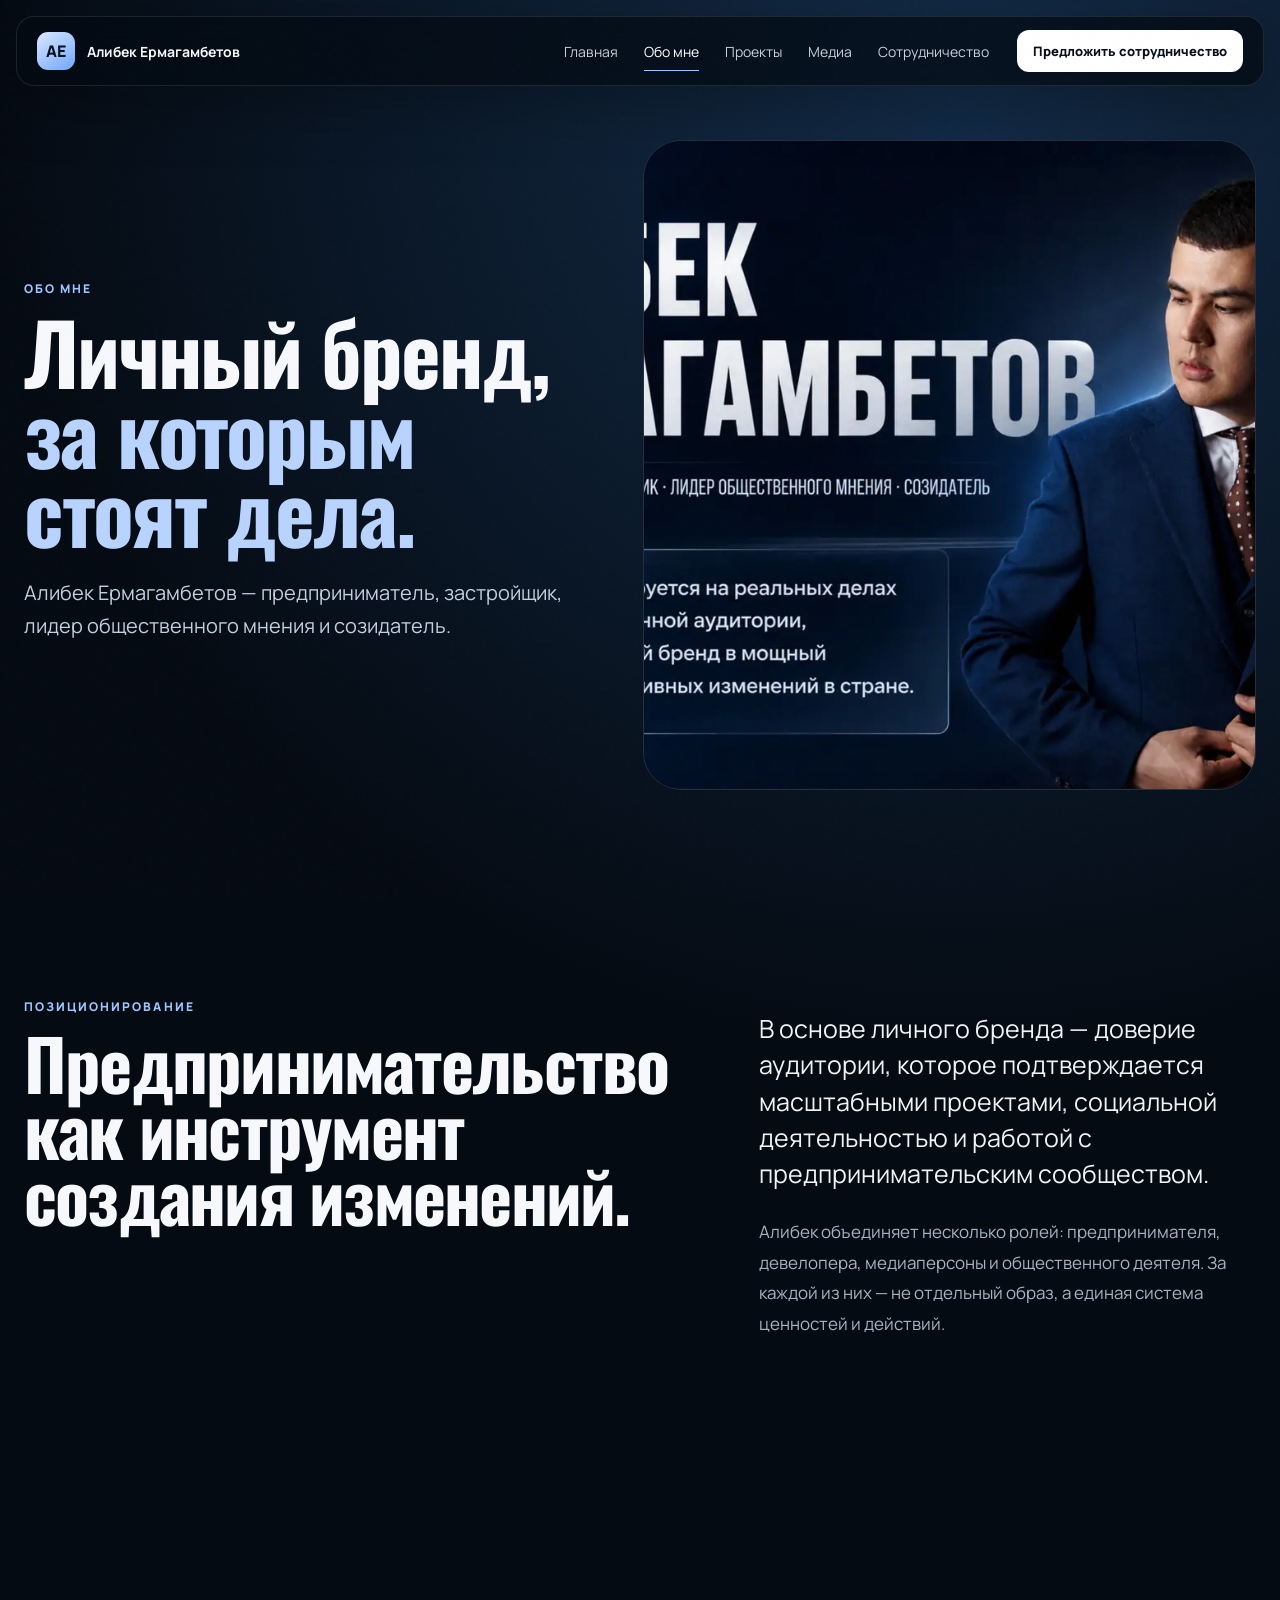
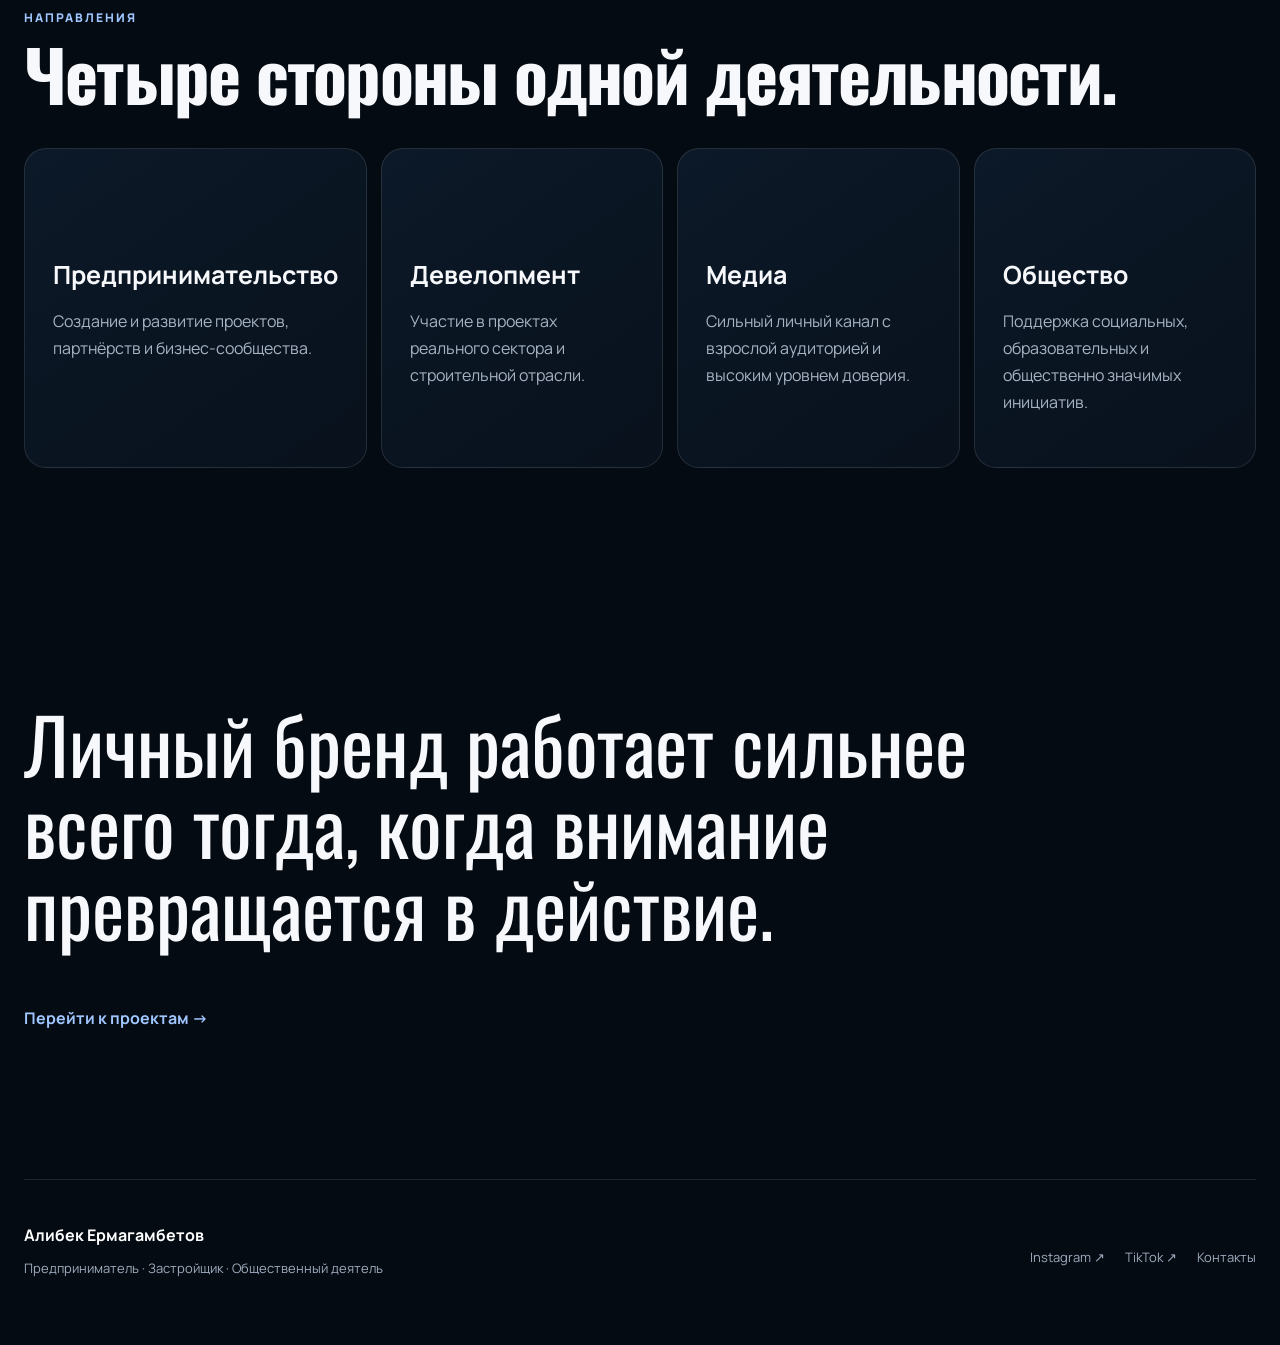
==== about.html @ be6b2504 "Remove decorative quote mark from about page" ====
<!doctype html>
<html lang="ru"><head><meta charset="utf-8"><meta name="viewport" content="width=device-width,initial-scale=1"><meta name="theme-color" content="#07111f"><meta name="description" content="Об Алибекe Ермагамбетове — предпринимателе, застройщике и общественном деятеле."><title>Обо мне — Алибек Ермагамбетов</title><link rel="preconnect" href="https://fonts.googleapis.com"><link rel="preconnect" href="https://fonts.gstatic.com" crossorigin><link href="https://fonts.googleapis.com/css2?family=Manrope:wght@400;500;600;700;800&family=Oswald:wght@500;600;700&display=swap" rel="stylesheet"><link rel="stylesheet" href="styles.css"></head>
<body data-page="about"><div class="noise"></div>
<header class="site-header"><a class="brand" href="index.html"><span class="brand-mark">AE</span><span class="brand-name">Алибек Ермагамбетов</span></a><nav class="desktop-nav"><a data-nav="home" href="index.html">Главная</a><a data-nav="about" href="about.html">Обо мне</a><a data-nav="projects" href="projects.html">Проекты</a><a data-nav="media" href="media.html">Медиа</a><a data-nav="cooperation" href="cooperation.html">Сотрудничество</a></nav><a class="header-cta" href="cooperation.html#brief">Предложить сотрудничество</a><button class="menu-button" type="button" aria-label="Открыть меню" aria-expanded="false">☰</button></header>
<main>
<section class="page-hero section-shell"><div class="page-hero-copy reveal"><p class="eyebrow">Обо мне</p><h1>Личный бренд,<br><span>за которым стоят дела.</span></h1><p>Алибек Ермагамбетов — предприниматель, застройщик, лидер общественного мнения и созидатель.</p></div><div class="page-hero-image reveal delay-1"><img src="assets/media-kit-page-4.webp" alt="Алибек Ермагамбетов"></div></section>
<section class="section section-shell story-grid"><div class="section-heading reveal"><p class="eyebrow">Позиционирование</p><h2>Предпринимательство как инструмент создания изменений.</h2></div><div class="story-copy reveal delay-1"><p class="lead">В основе личного бренда — доверие аудитории, которое подтверждается масштабными проектами, социальной деятельностью и работой с предпринимательским сообществом.</p><p>Алибек объединяет несколько ролей: предпринимателя, девелопера, медиаперсоны и общественного деятеля. За каждой из них — не отдельный образ, а единая система ценностей и действий.</p></div></section>
<section class="section section-shell"><div class="section-heading reveal"><p class="eyebrow">Направления</p><h2>Четыре стороны одной деятельности.</h2></div><div class="values-grid"><article class="value-card reveal"><span></span><h3>Предпринимательство</h3><p>Создание и развитие проектов, партнёрств и бизнес-сообщества.</p></article><article class="value-card reveal delay-1"><span></span><h3>Девелопмент</h3><p>Участие в проектах реального сектора и строительной отрасли.</p></article><article class="value-card reveal delay-2"><span></span><h3>Медиа</h3><p>Сильный личный канал с взрослой аудиторией и высоким уровнем доверия.</p></article><article class="value-card reveal delay-3"><span></span><h3>Общество</h3><p>Поддержка социальных, образовательных и общественно значимых инициатив.</p></article></div></section>
<section class="section section-shell quote-section"><blockquote>Личный бренд работает сильнее всего тогда, когда внимание превращается в действие.</blockquote><a class="text-link" href="projects.html">Перейти к проектам →</a></section>
</main>
<footer class="footer section-shell"><div><strong>Алибек Ермагамбетов</strong><p>Предприниматель · Застройщик · Общественный деятель</p></div><div class="footer-links"><a id="footerInstagram" href="#">Instagram ↗</a><a id="footerTikTok" href="#">TikTok ↗</a><a href="cooperation.html">Контакты</a></div></footer><script src="site-config.js"></script><script src="script.js"></script></body></html>
---- styles.css ----
:root{
  --bg:#050b13;--bg2:#081524;--panel:#0d1b2b;--panel2:#10253a;--text:#f6f8fb;--muted:#a7b3c3;
  --line:rgba(255,255,255,.11);--blue:#4f8cff;--blue2:#78b8ff;--max:1280px;--radius:26px;
}
*{box-sizing:border-box}html{scroll-behavior:smooth}body{margin:0;background:radial-gradient(circle at 75% 3%,#132c48 0,transparent 32%),var(--bg);color:var(--text);font-family:Manrope,Arial,sans-serif;overflow-x:hidden}
a{color:inherit;text-decoration:none}img{display:block;max-width:100%}.noise{pointer-events:none;position:fixed;inset:0;z-index:999;opacity:.035;background-image:url("data:image/svg+xml,%3Csvg viewBox='0 0 180 180' xmlns='http://www.w3.org/2000/svg'%3E%3Cfilter id='n'%3E%3CfeTurbulence type='fractalNoise' baseFrequency='.9' numOctaves='3' stitchTiles='stitch'/%3E%3C/filter%3E%3Crect width='100%25' height='100%25' filter='url(%23n)' opacity='.35'/%3E%3C/svg%3E")}.section-shell{width:min(var(--max),calc(100% - 48px));margin-inline:auto}.site-header{position:fixed;z-index:50;top:16px;left:50%;transform:translateX(-50%);width:min(1380px,calc(100% - 32px));height:70px;display:flex;align-items:center;gap:28px;padding:0 20px;border:1px solid rgba(255,255,255,.1);border-radius:18px;background:rgba(4,10,18,.72);backdrop-filter:blur(18px);box-shadow:0 18px 60px rgba(0,0,0,.28)}.brand{display:flex;align-items:center;gap:12px;margin-right:auto}.brand-mark{display:grid;place-items:center;width:38px;height:38px;border-radius:11px;background:linear-gradient(145deg,#dce9ff,#6fa7ff);color:#07111f;font-weight:900}.brand-name{font-weight:700;font-size:14px}.desktop-nav{display:flex;gap:26px;color:#c8d0da;font-size:14px}.desktop-nav a:hover,.footer-links a:hover,.hero-socials a:hover{color:#fff}.header-cta{padding:12px 16px;border-radius:12px;background:#fff;color:#06101c;font-weight:800;font-size:13px}.menu-button{display:none;background:none;border:0;color:#fff;font-size:24px}.hero{min-height:100vh;padding-top:136px;padding-bottom:76px;display:grid;grid-template-columns:1.04fr .96fr;align-items:center;gap:52px}.eyebrow{text-transform:uppercase;letter-spacing:.17em;font-size:12px;font-weight:800;color:#9fc6ff}.hero h1,.section-heading h2,.impact-copy h2,.brief-intro h2{font-family:Oswald,Impact,sans-serif;margin:14px 0 0;line-height:.94;letter-spacing:-.025em}.hero h1{font-size:clamp(64px,7.4vw,118px)}.hero h1 span{color:#b9d3ff}.hero-lead{max-width:630px;margin:28px 0 0;font-size:clamp(19px,2vw,27px);line-height:1.45;color:#cbd5e1}.hero-actions{display:flex;gap:12px;margin-top:34px}.btn{display:inline-flex;align-items:center;justify-content:center;min-height:54px;padding:0 22px;border-radius:14px;font-weight:800;font-size:14px;border:1px solid transparent;cursor:pointer}.btn-primary{background:linear-gradient(135deg,#6ea6ff,#3e78f0);color:#06101c;box-shadow:0 16px 40px rgba(73,132,247,.26)}.btn-primary:hover{transform:translateY(-1px)}.btn-secondary{border-color:var(--line);background:rgba(255,255,255,.04)}.hero-socials{display:flex;gap:22px;margin-top:30px;color:#8ea2b9;font-size:13px}.hero-visual{position:relative;min-height:650px}.hero-image-wrap{position:absolute;inset:0 0 0 5%;overflow:hidden;border:1px solid var(--line);border-radius:40px;background:#0c1724}.hero-image-wrap:after{content:"";position:absolute;inset:0;background:linear-gradient(180deg,transparent 55%,rgba(3,8,15,.78)),linear-gradient(90deg,rgba(3,8,15,.2),transparent)}.hero-image-wrap img{width:100%;height:100%;object-fit:cover;object-position:center top}.hero-image-glow{position:absolute;inset:auto 15% -12% 15%;height:28%;background:#2e74ff;filter:blur(80px);opacity:.32}.floating-card{position:absolute;z-index:2;padding:16px 18px;border-radius:18px;border:1px solid rgba(255,255,255,.12);background:rgba(7,17,31,.84);backdrop-filter:blur(16px);box-shadow:0 18px 44px rgba(0,0,0,.28)}.floating-card strong{display:block;margin:6px 0 2px;font-size:28px}.floating-card span{font-size:12px;color:#b3c0cf}.stat-label{color:#8fbaff!important;text-transform:uppercase;letter-spacing:.1em;font-weight:800}.stat-card-a{left:-18px;top:120px}.stat-card-b{right:-12px;bottom:55px}.trust-strip{overflow:hidden;border-block:1px solid var(--line);padding:19px 24px;display:flex;justify-content:center;gap:28px;font-family:Oswald,sans-serif;font-size:19px;letter-spacing:.08em;color:#aab6c6;white-space:nowrap}.trust-strip span{color:#3e78f0}.section{padding:120px 0}.about-grid{display:grid;grid-template-columns:.85fr 1.15fr;gap:90px}.section-heading h2,.impact-copy h2,.brief-intro h2{font-size:clamp(46px,5.5vw,80px)}.about-copy .lead{font-size:25px;line-height:1.45;color:#eef3f8}.about-copy>p:not(.lead){font-size:17px;line-height:1.8;color:var(--muted)}.pill-row{display:flex;flex-wrap:wrap;gap:10px;margin-top:30px}.pill-row span,.mini-tags span{padding:9px 12px;border-radius:999px;border:1px solid var(--line);background:rgba(255,255,255,.03);font-size:12px;color:#c3ceda}.metrics{display:grid;grid-template-columns:repeat(4,1fr);border-block:1px solid var(--line)}.metric{padding:34px 26px;border-right:1px solid var(--line)}.metric:last-child{border-right:0}.metric>span{font-size:11px;color:#6f8298}.metric strong{display:block;margin-top:22px;font-family:Oswald,sans-serif;font-size:52px}.metric p{margin:7px 0 0;color:var(--muted)}.split-heading{display:grid;grid-template-columns:1.4fr .6fr;gap:70px;align-items:end}.split-heading>p{max-width:470px;color:var(--muted);line-height:1.7}.feature-grid{display:grid;grid-template-columns:1.28fr .72fr;gap:18px;margin-top:46px}.feature-card{position:relative;min-height:520px;border:1px solid var(--line);border-radius:var(--radius);overflow:hidden}.feature-image-card img{width:100%;height:100%;object-fit:cover}.image-overlay{position:absolute;inset:0;background:linear-gradient(180deg,transparent 22%,rgba(3,8,15,.9))}.feature-card-content{position:absolute;left:34px;right:34px;bottom:32px}.card-index{display:block;margin-bottom:18px;font-size:11px;letter-spacing:.14em;color:#90b8f5}.feature-card h3{margin:0;font-size:34px}.feature-card p{color:#b2bfce;line-height:1.65}.dark-card{padding:38px;background:radial-gradient(circle at 90% 10%,rgba(70,126,232,.25),transparent 35%),linear-gradient(145deg,#0d1d2e,#08111d);display:flex;flex-direction:column;justify-content:flex-end}.dark-card h3{font-size:42px}.mini-tags{display:flex;flex-wrap:wrap;gap:8px;margin-top:18px}.impact-section{display:grid;grid-template-columns:.9fr 1.1fr;gap:72px;align-items:center}.impact-image{height:760px;border-radius:32px;overflow:hidden;border:1px solid var(--line)}.impact-image img{width:100%;height:100%;object-fit:cover}.impact-list{margin-top:34px}.impact-list>div{padding:20px 0;border-top:1px solid var(--line)}.impact-list strong{font-size:19px}.impact-list p{margin:8px 0 0;color:var(--muted);line-height:1.6}.media-layout{display:grid;grid-template-columns:1.15fr .85fr;gap:26px;margin-top:44px}.media-visual{height:590px;border-radius:28px;overflow:hidden;border:1px solid var(--line)}.media-visual img{width:100%;height:100%;object-fit:cover}.audience-panel{padding:38px;border:1px solid var(--line);border-radius:28px;background:linear-gradient(145deg,#0d1e30,#09131f)}.audience-row{display:flex;justify-content:space-between;gap:20px;margin-top:18px}.audience-row:first-child{margin-top:0}.audience-row strong{font-size:25px}.progress{height:7px;margin:13px 0 28px;border-radius:999px;background:#17283b;overflow:hidden}.progress span{display:block;height:100%;min-width:4px;border-radius:999px;background:linear-gradient(90deg,#75b8ff,#4e7cff)}.audience-panel p{margin-top:34px;color:#aebaca;line-height:1.75}.text-link{display:inline-block;margin-top:20px;color:#9fc6ff;font-weight:700}.partnership-section{background:linear-gradient(180deg,rgba(18,40,66,.5),rgba(5,11,19,0));border-block:1px solid var(--line)}.service-grid{display:grid;grid-template-columns:repeat(4,1fr);gap:14px;margin-top:42px}.service-card{min-height:330px;padding:26px;border:1px solid var(--line);border-radius:22px;background:rgba(255,255,255,.025);display:flex;flex-direction:column}.service-card>span{font-size:11px;color:#6f8298}.service-card h3{font-size:24px;margin:48px 0 14px}.service-card p{margin:0;color:var(--muted);line-height:1.65;font-size:14px}.price{margin-top:auto;padding-top:26px;color:#cbe0ff;font-size:15px}.brief-section{display:grid;grid-template-columns:.72fr 1.28fr;gap:72px;align-items:start}.brief-intro{position:sticky;top:115px}.brief-intro>p:not(.eyebrow){color:var(--muted);line-height:1.7}.manager-card{margin-top:35px;padding:22px;border:1px solid var(--line);border-radius:18px;background:#0b1725}.manager-card span{display:block;color:#7890aa;font-size:12px}.manager-card strong{display:block;margin:7px 0 14px;font-size:22px}.manager-card a{display:block;margin-top:8px;color:#bcd5f7;font-size:14px}.brief-form{padding:34px;border:1px solid var(--line);border-radius:28px;background:linear-gradient(145deg,#0c1928,#08111c)}label{display:block;margin-bottom:18px}label span{display:block;margin-bottom:8px;font-size:12px;color:#aab8c8}input,select,textarea{width:100%;border:1px solid rgba(255,255,255,.11);border-radius:12px;background:#07111d;color:#fff;padding:14px 15px;font:inherit;outline:none}input:focus,select:focus,textarea:focus{border-color:#6597ef;box-shadow:0 0 0 3px rgba(78,124,255,.12)}textarea{resize:vertical}.form-grid-2{display:grid;grid-template-columns:1fr 1fr;gap:14px}.submit-btn{width:100%;margin-top:4px;border:0}.form-note{margin:12px 0 0;text-align:center;color:#74869a;font-size:11px}.footer{padding:44px 0 55px;border-top:1px solid var(--line);display:flex;justify-content:space-between;gap:30px;color:#9eacbd}.footer strong{color:#fff}.footer p{font-size:13px}.footer-links{display:flex;gap:20px;align-items:center;font-size:13px}.reveal{opacity:0;transform:translateY(22px);transition:opacity .8s ease,transform .8s ease}.reveal.visible{opacity:1;transform:none}.delay-1{transition-delay:.08s}.delay-2{transition-delay:.16s}.delay-3{transition-delay:.24s}
@media(max-width:980px){.desktop-nav,.header-cta{display:none}.menu-button{display:block}.site-header.menu-open{height:auto;min-height:70px;flex-wrap:wrap;padding-bottom:16px}.site-header.menu-open .desktop-nav{display:flex;order:3;width:100%;flex-direction:column;gap:4px}.site-header.menu-open .desktop-nav a{padding:10px}.hero{grid-template-columns:1fr;padding-top:120px}.hero-visual{min-height:600px}.about-grid,.impact-section,.brief-section{grid-template-columns:1fr;gap:44px}.metrics{grid-template-columns:1fr 1fr}.metric:nth-child(2){border-right:0}.metric:nth-child(-n+2){border-bottom:1px solid var(--line)}.feature-grid,.media-layout{grid-template-columns:1fr}.service-grid{grid-template-columns:1fr 1fr}.brief-intro{position:static}.split-heading{grid-template-columns:1fr;gap:18px}.impact-image{height:600px}}
@media(max-width:640px){.section-shell{width:min(100% - 28px,var(--max))}.site-header{top:10px;width:calc(100% - 20px)}.brand-name{display:none}.hero{padding-top:105px;gap:30px}.hero h1{font-size:57px}.hero-lead{font-size:18px}.hero-actions{flex-direction:column}.hero-visual{min-height:500px}.hero-image-wrap{left:0;border-radius:28px}.stat-card-a{left:-5px;top:80px}.stat-card-b{right:-5px;bottom:25px}.floating-card strong{font-size:23px}.trust-strip{justify-content:flex-start;overflow-x:auto}.section{padding:82px 0}.about-grid{gap:34px}.about-copy .lead{font-size:21px}.metrics{grid-template-columns:1fr}.metric{border-right:0;border-bottom:1px solid var(--line)!important}.metric:last-child{border-bottom:0!important}.feature-grid{margin-top:30px}.feature-card{min-height:450px}.feature-card-content{left:22px;right:22px;bottom:22px}.dark-card{padding:26px}.impact-image,.media-visual{height:440px}.service-grid{grid-template-columns:1fr}.brief-form{padding:20px}.form-grid-2{grid-template-columns:1fr}.footer{flex-direction:column}.footer-links{flex-wrap:wrap}}
@media(prefers-reduced-motion:reduce){html{scroll-behavior:auto}.reveal{opacity:1;transform:none;transition:none}}

/* MULTI-PAGE ADDITIONS */
.desktop-nav a{position:relative}.desktop-nav a:after{content:"";position:absolute;left:0;right:0;bottom:-10px;height:1px;background:#9fc6ff;transform:scaleX(0);transform-origin:left;transition:transform .25s ease}.desktop-nav a:hover:after,.desktop-nav a.active:after{transform:scaleX(1)}.desktop-nav a.active{color:#fff}.home-intro{display:grid;grid-template-columns:.9fr 1.1fr;gap:90px}.portal-grid{display:grid;grid-template-columns:repeat(2,1fr);gap:16px;margin-top:46px}.portal-card{position:relative;min-height:360px;padding:30px;border:1px solid var(--line);border-radius:var(--radius);overflow:hidden;background:radial-gradient(circle at 90% 0,rgba(79,140,255,.22),transparent 35%),linear-gradient(145deg,#0d1d2e,#08111d);display:flex;flex-direction:column;justify-content:space-between;transition:transform .3s ease,border-color .3s ease}.portal-card:hover{transform:translateY(-4px);border-color:rgba(159,198,255,.4)}.portal-card-photo{grid-row:span 2;min-height:736px}.portal-card-photo>img{position:absolute;inset:0;width:100%;height:100%;object-fit:cover}.portal-overlay{position:absolute;inset:0;background:linear-gradient(180deg,rgba(3,8,15,.05),rgba(3,8,15,.9))}.portal-number{position:relative;z-index:2;font-size:11px;color:#8ba0b8}.portal-card>div{position:relative;z-index:2}.portal-card p{margin:0 0 9px;text-transform:uppercase;letter-spacing:.12em;font-size:11px;color:#8fbaff}.portal-card h3{margin:0 0 20px;font-family:Oswald,sans-serif;font-size:clamp(38px,4vw,62px)}.portal-card div>span{font-size:13px;color:#b9c7d8}.home-feature{display:grid;grid-template-columns:1.1fr .9fr;gap:60px;align-items:center}.home-feature-image{height:620px;border-radius:32px;overflow:hidden;border:1px solid var(--line)}.home-feature-image img{width:100%;height:100%;object-fit:cover}.home-feature-copy h2{font-family:Oswald,sans-serif;font-size:clamp(46px,5vw,76px);line-height:.98;margin:15px 0 24px}.home-feature-copy>p:not(.eyebrow){color:var(--muted);line-height:1.75;margin-bottom:28px}.cta-band{border-block:1px solid var(--line);background:radial-gradient(circle at 15% 10%,rgba(79,140,255,.16),transparent 30%),#08121f}.cta-band-inner{display:grid;grid-template-columns:1fr 1fr;gap:80px;align-items:end}.cta-band h2{font-family:Oswald,sans-serif;font-size:clamp(46px,5vw,76px);line-height:.98;margin:12px 0 0}.cta-band-inner>div:last-child p{color:var(--muted);line-height:1.7;margin:0 0 24px}.page-hero{min-height:88vh;padding-top:140px;padding-bottom:76px;display:grid;grid-template-columns:.95fr 1.05fr;gap:64px;align-items:center}.page-hero-copy h1{font-family:Oswald,sans-serif;font-size:clamp(58px,6.6vw,108px);line-height:.94;letter-spacing:-.025em;margin:14px 0 26px}.page-hero-copy h1 span{color:#b9d3ff}.page-hero-copy>p:last-child{max-width:680px;font-size:20px;line-height:1.65;color:#c2cfde}.page-hero-image{height:650px;border-radius:38px;border:1px solid var(--line);overflow:hidden;background:#0b1624}.page-hero-image img{width:100%;height:100%;object-fit:cover}.story-grid{display:grid;grid-template-columns:.9fr 1.1fr;gap:90px}.story-copy .lead{font-size:25px;line-height:1.45;color:#eef3f8}.story-copy p:not(.lead){font-size:17px;line-height:1.8;color:var(--muted)}.values-grid{display:grid;grid-template-columns:repeat(4,1fr);gap:14px;margin-top:42px}.value-card{min-height:320px;padding:28px;border:1px solid var(--line);border-radius:22px;background:linear-gradient(145deg,#0c1928,#08111c)}.value-card>span{font-size:11px;color:#6f8298}.value-card h3{font-size:25px;margin:80px 0 14px}.value-card p{color:var(--muted);line-height:1.7}.quote-section{padding-top:80px;padding-bottom:150px}.quote-mark{font-family:Georgia,serif;font-size:110px;line-height:.5;color:#5f95ef}.quote-section blockquote{max-width:1050px;margin:35px 0 40px;font-family:Oswald,sans-serif;font-size:clamp(44px,6vw,86px);line-height:1.06}.project-list{margin-top:48px;border-top:1px solid var(--line)}.project-row{display:grid;grid-template-columns:.28fr 1fr auto;gap:38px;align-items:center;padding:28px 6px;border-bottom:1px solid var(--line)}.project-row>span{text-transform:uppercase;letter-spacing:.12em;font-size:11px;color:#8fbaff}.project-row h3{margin:0 0 8px;font-size:23px}.project-row p{margin:0;color:var(--muted)}.project-row b{font-size:11px;color:#60748d}.platform-grid{display:grid;grid-template-columns:1fr 1fr;gap:18px;margin-top:42px}.platform-card{min-height:390px;padding:36px;border:1px solid var(--line);border-radius:28px;background:radial-gradient(circle at 100% 0,rgba(79,140,255,.2),transparent 30%),#0a1624;display:flex;flex-direction:column}.platform-card>span{text-transform:uppercase;letter-spacing:.14em;font-size:11px;color:#8fbaff}.platform-card strong{margin:55px 0 10px;font-family:Oswald,sans-serif;font-size:70px}.platform-card p{max-width:420px;color:var(--muted);line-height:1.7}.platform-card b{margin-top:auto;font-size:13px;color:#bcd5f7}.platform-card:hover{border-color:rgba(159,198,255,.42)}
@media(max-width:980px){.home-intro,.home-feature,.story-grid,.page-hero,.cta-band-inner{grid-template-columns:1fr;gap:42px}.portal-grid{grid-template-columns:1fr 1fr}.portal-card-photo{grid-row:auto;min-height:480px}.page-hero{padding-top:120px}.page-hero-image{height:560px}.values-grid{grid-template-columns:1fr 1fr}.project-row{grid-template-columns:.32fr 1fr auto}}
@media(max-width:640px){.portal-grid,.values-grid,.platform-grid{grid-template-columns:1fr}.portal-card,.portal-card-photo{min-height:360px}.home-feature-image,.page-hero-image{height:440px}.page-hero{min-height:auto;padding-top:110px}.page-hero-copy h1{font-size:55px}.page-hero-copy>p:last-child{font-size:17px}.project-row{grid-template-columns:1fr auto;gap:10px}.project-row>span{grid-column:1/2}.project-row>div{grid-column:1/3}.project-row>b{grid-column:2;grid-row:1}.quote-section blockquote{font-size:46px}}
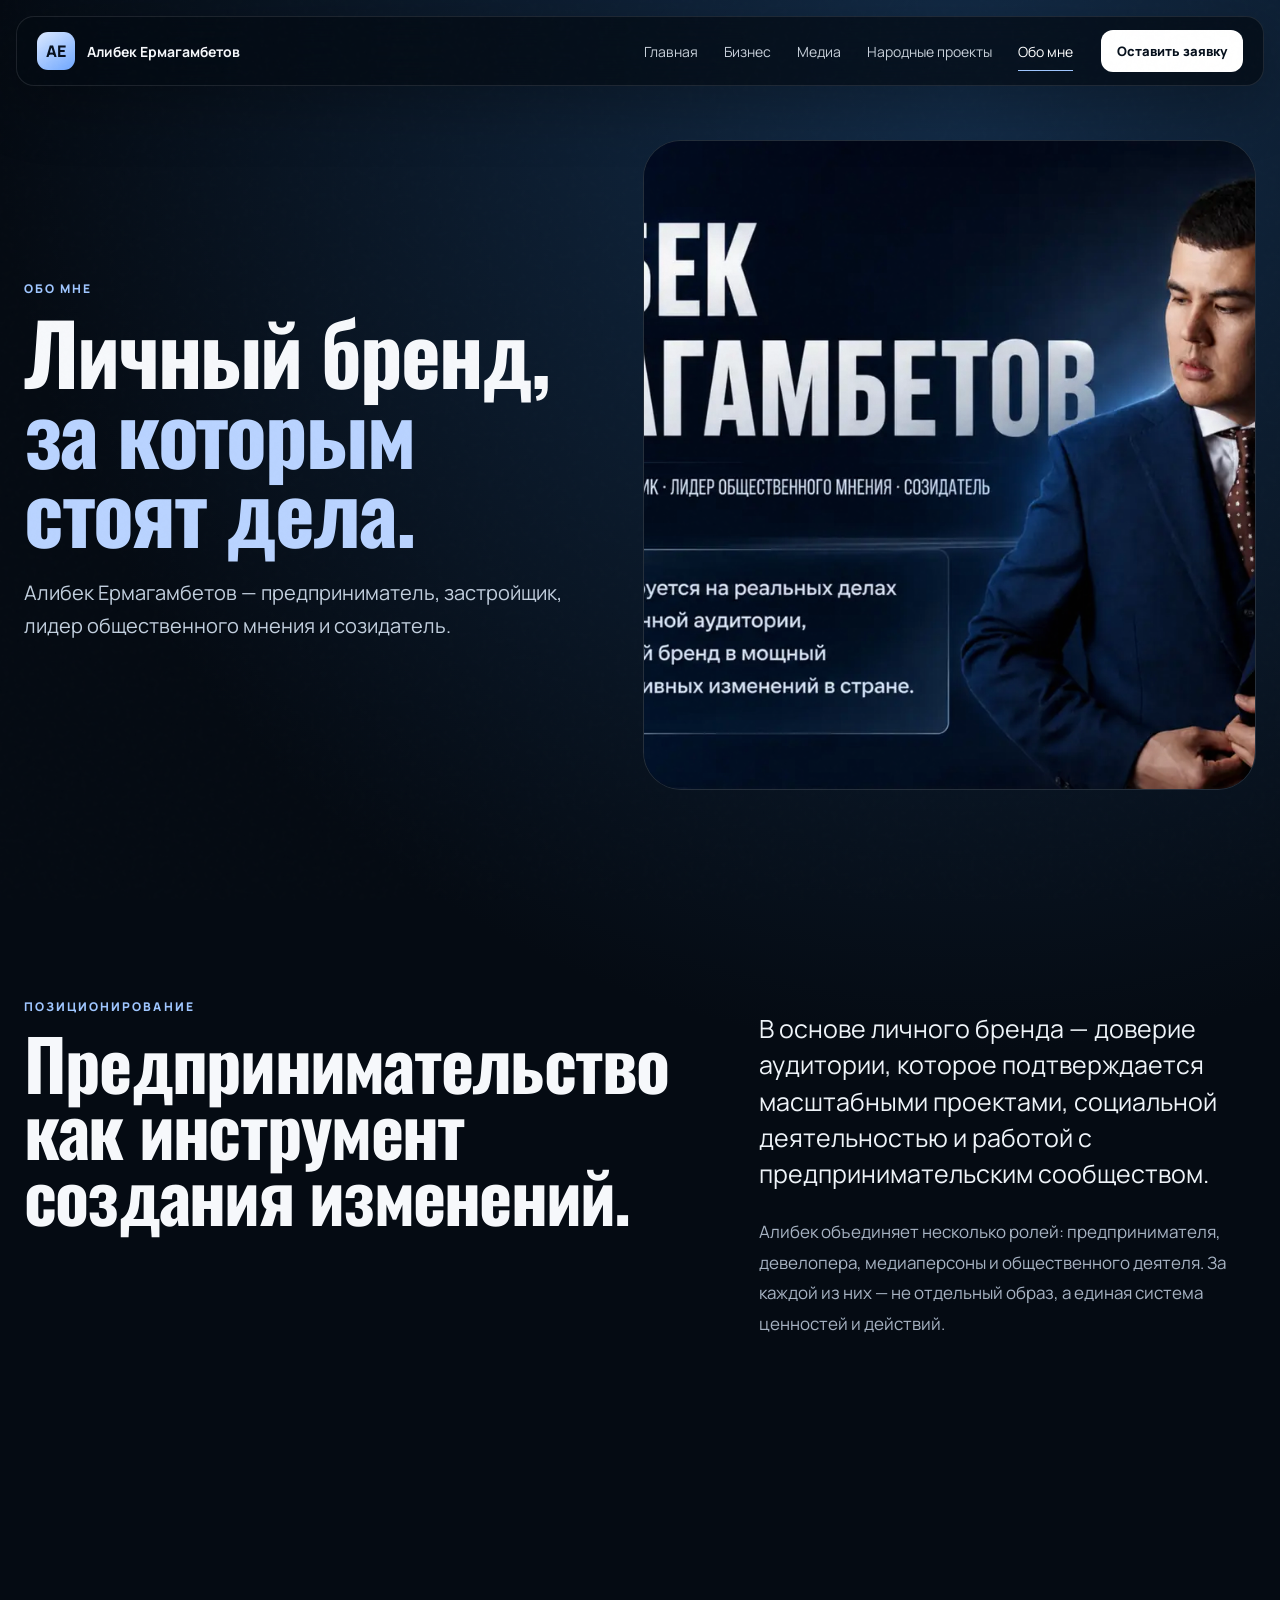
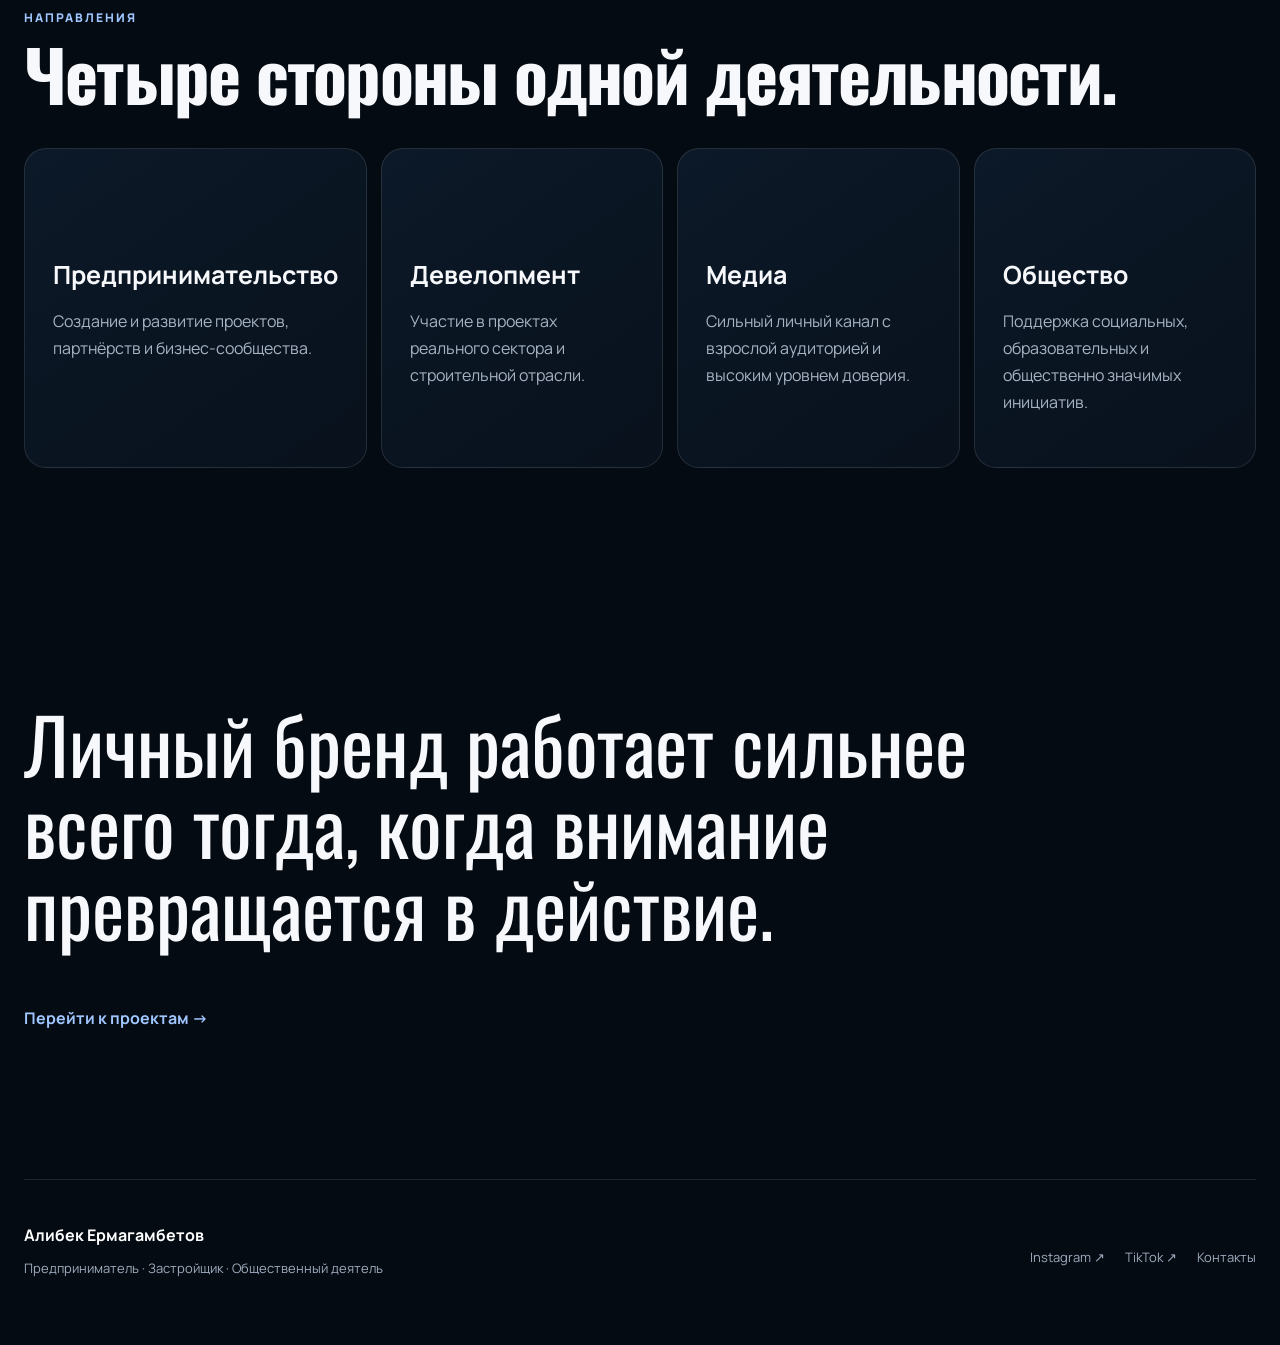
==== commit bb28d392: "Align About navigation with new site structure" ====
--- a/about.html
+++ b/about.html
@@ -1,11 +1,11 @@
 <!doctype html>
 <html lang="ru"><head><meta charset="utf-8"><meta name="viewport" content="width=device-width,initial-scale=1"><meta name="theme-color" content="#07111f"><meta name="description" content="Об Алибекe Ермагамбетове — предпринимателе, застройщике и общественном деятеле."><title>Обо мне — Алибек Ермагамбетов</title><link rel="preconnect" href="https://fonts.googleapis.com"><link rel="preconnect" href="https://fonts.gstatic.com" crossorigin><link href="https://fonts.googleapis.com/css2?family=Manrope:wght@400;500;600;700;800&family=Oswald:wght@500;600;700&display=swap" rel="stylesheet"><link rel="stylesheet" href="styles.css"></head>
 <body data-page="about"><div class="noise"></div>
-<header class="site-header"><a class="brand" href="index.html"><span class="brand-mark">AE</span><span class="brand-name">Алибек Ермагамбетов</span></a><nav class="desktop-nav"><a data-nav="home" href="index.html">Главная</a><a data-nav="about" href="about.html">Обо мне</a><a data-nav="projects" href="projects.html">Проекты</a><a data-nav="media" href="media.html">Медиа</a><a data-nav="cooperation" href="cooperation.html">Сотрудничество</a></nav><a class="header-cta" href="cooperation.html#brief">Предложить сотрудничество</a><button class="menu-button" type="button" aria-label="Открыть меню" aria-expanded="false">☰</button></header>
+<header class="site-header"><a class="brand" href="/"><span class="brand-mark">AE</span><span class="brand-name">Алибек Ермагамбетов</span></a><nav class="desktop-nav"><a data-nav="home" href="/">Главная</a><a data-nav="business" href="/business">Бизнес</a><a data-nav="media" href="/media">Медиа</a><a data-nav="social" href="/social">Народные проекты</a><a data-nav="about" href="/about">Обо мне</a></nav><a class="header-cta" href="/cooperation#brief">Оставить заявку</a><button class="menu-button" type="button" aria-label="Открыть меню" aria-expanded="false">☰</button></header>
 <main>
 <section class="page-hero section-shell"><div class="page-hero-copy reveal"><p class="eyebrow">Обо мне</p><h1>Личный бренд,<br><span>за которым стоят дела.</span></h1><p>Алибек Ермагамбетов — предприниматель, застройщик, лидер общественного мнения и созидатель.</p></div><div class="page-hero-image reveal delay-1"><img src="assets/media-kit-page-4.webp" alt="Алибек Ермагамбетов"></div></section>
 <section class="section section-shell story-grid"><div class="section-heading reveal"><p class="eyebrow">Позиционирование</p><h2>Предпринимательство как инструмент создания изменений.</h2></div><div class="story-copy reveal delay-1"><p class="lead">В основе личного бренда — доверие аудитории, которое подтверждается масштабными проектами, социальной деятельностью и работой с предпринимательским сообществом.</p><p>Алибек объединяет несколько ролей: предпринимателя, девелопера, медиаперсоны и общественного деятеля. За каждой из них — не отдельный образ, а единая система ценностей и действий.</p></div></section>
 <section class="section section-shell"><div class="section-heading reveal"><p class="eyebrow">Направления</p><h2>Четыре стороны одной деятельности.</h2></div><div class="values-grid"><article class="value-card reveal"><span></span><h3>Предпринимательство</h3><p>Создание и развитие проектов, партнёрств и бизнес-сообщества.</p></article><article class="value-card reveal delay-1"><span></span><h3>Девелопмент</h3><p>Участие в проектах реального сектора и строительной отрасли.</p></article><article class="value-card reveal delay-2"><span></span><h3>Медиа</h3><p>Сильный личный канал с взрослой аудиторией и высоким уровнем доверия.</p></article><article class="value-card reveal delay-3"><span></span><h3>Общество</h3><p>Поддержка социальных, образовательных и общественно значимых инициатив.</p></article></div></section>
-<section class="section section-shell quote-section"><blockquote>Личный бренд работает сильнее всего тогда, когда внимание превращается в действие.</blockquote><a class="text-link" href="projects.html">Перейти к проектам →</a></section>
+<section class="section section-shell quote-section"><blockquote>Личный бренд работает сильнее всего тогда, когда внимание превращается в действие.</blockquote><a class="text-link" href="/projects">Перейти к проектам →</a></section>
 </main>
-<footer class="footer section-shell"><div><strong>Алибек Ермагамбетов</strong><p>Предприниматель · Застройщик · Общественный деятель</p></div><div class="footer-links"><a id="footerInstagram" href="#">Instagram ↗</a><a id="footerTikTok" href="#">TikTok ↗</a><a href="cooperation.html">Контакты</a></div></footer><script src="site-config.js"></script><script src="script.js"></script></body></html>
+<footer class="footer section-shell"><div><strong>Алибек Ермагамбетов</strong><p>Предприниматель · Застройщик · Общественный деятель</p></div><div class="footer-links"><a id="footerInstagram" href="#">Instagram ↗</a><a id="footerTikTok" href="#">TikTok ↗</a><a href="/cooperation">Контакты</a></div></footer><script src="site-config.js"></script><script src="script.js"></script></body></html>
--- a/styles.css
+++ b/styles.css
@@ -12,3 +12,938 @@
 .desktop-nav a{position:relative}.desktop-nav a:after{content:"";position:absolute;left:0;right:0;bottom:-10px;height:1px;background:#9fc6ff;transform:scaleX(0);transform-origin:left;transition:transform .25s ease}.desktop-nav a:hover:after,.desktop-nav a.active:after{transform:scaleX(1)}.desktop-nav a.active{color:#fff}.home-intro{display:grid;grid-template-columns:.9fr 1.1fr;gap:90px}.portal-grid{display:grid;grid-template-columns:repeat(2,1fr);gap:16px;margin-top:46px}.portal-card{position:relative;min-height:360px;padding:30px;border:1px solid var(--line);border-radius:var(--radius);overflow:hidden;background:radial-gradient(circle at 90% 0,rgba(79,140,255,.22),transparent 35%),linear-gradient(145deg,#0d1d2e,#08111d);display:flex;flex-direction:column;justify-content:space-between;transition:transform .3s ease,border-color .3s ease}.portal-card:hover{transform:translateY(-4px);border-color:rgba(159,198,255,.4)}.portal-card-photo{grid-row:span 2;min-height:736px}.portal-card-photo>img{position:absolute;inset:0;width:100%;height:100%;object-fit:cover}.portal-overlay{position:absolute;inset:0;background:linear-gradient(180deg,rgba(3,8,15,.05),rgba(3,8,15,.9))}.portal-number{position:relative;z-index:2;font-size:11px;color:#8ba0b8}.portal-card>div{position:relative;z-index:2}.portal-card p{margin:0 0 9px;text-transform:uppercase;letter-spacing:.12em;font-size:11px;color:#8fbaff}.portal-card h3{margin:0 0 20px;font-family:Oswald,sans-serif;font-size:clamp(38px,4vw,62px)}.portal-card div>span{font-size:13px;color:#b9c7d8}.home-feature{display:grid;grid-template-columns:1.1fr .9fr;gap:60px;align-items:center}.home-feature-image{height:620px;border-radius:32px;overflow:hidden;border:1px solid var(--line)}.home-feature-image img{width:100%;height:100%;object-fit:cover}.home-feature-copy h2{font-family:Oswald,sans-serif;font-size:clamp(46px,5vw,76px);line-height:.98;margin:15px 0 24px}.home-feature-copy>p:not(.eyebrow){color:var(--muted);line-height:1.75;margin-bottom:28px}.cta-band{border-block:1px solid var(--line);background:radial-gradient(circle at 15% 10%,rgba(79,140,255,.16),transparent 30%),#08121f}.cta-band-inner{display:grid;grid-template-columns:1fr 1fr;gap:80px;align-items:end}.cta-band h2{font-family:Oswald,sans-serif;font-size:clamp(46px,5vw,76px);line-height:.98;margin:12px 0 0}.cta-band-inner>div:last-child p{color:var(--muted);line-height:1.7;margin:0 0 24px}.page-hero{min-height:88vh;padding-top:140px;padding-bottom:76px;display:grid;grid-template-columns:.95fr 1.05fr;gap:64px;align-items:center}.page-hero-copy h1{font-family:Oswald,sans-serif;font-size:clamp(58px,6.6vw,108px);line-height:.94;letter-spacing:-.025em;margin:14px 0 26px}.page-hero-copy h1 span{color:#b9d3ff}.page-hero-copy>p:last-child{max-width:680px;font-size:20px;line-height:1.65;color:#c2cfde}.page-hero-image{height:650px;border-radius:38px;border:1px solid var(--line);overflow:hidden;background:#0b1624}.page-hero-image img{width:100%;height:100%;object-fit:cover}.story-grid{display:grid;grid-template-columns:.9fr 1.1fr;gap:90px}.story-copy .lead{font-size:25px;line-height:1.45;color:#eef3f8}.story-copy p:not(.lead){font-size:17px;line-height:1.8;color:var(--muted)}.values-grid{display:grid;grid-template-columns:repeat(4,1fr);gap:14px;margin-top:42px}.value-card{min-height:320px;padding:28px;border:1px solid var(--line);border-radius:22px;background:linear-gradient(145deg,#0c1928,#08111c)}.value-card>span{font-size:11px;color:#6f8298}.value-card h3{font-size:25px;margin:80px 0 14px}.value-card p{color:var(--muted);line-height:1.7}.quote-section{padding-top:80px;padding-bottom:150px}.quote-mark{font-family:Georgia,serif;font-size:110px;line-height:.5;color:#5f95ef}.quote-section blockquote{max-width:1050px;margin:35px 0 40px;font-family:Oswald,sans-serif;font-size:clamp(44px,6vw,86px);line-height:1.06}.project-list{margin-top:48px;border-top:1px solid var(--line)}.project-row{display:grid;grid-template-columns:.28fr 1fr auto;gap:38px;align-items:center;padding:28px 6px;border-bottom:1px solid var(--line)}.project-row>span{text-transform:uppercase;letter-spacing:.12em;font-size:11px;color:#8fbaff}.project-row h3{margin:0 0 8px;font-size:23px}.project-row p{margin:0;color:var(--muted)}.project-row b{font-size:11px;color:#60748d}.platform-grid{display:grid;grid-template-columns:1fr 1fr;gap:18px;margin-top:42px}.platform-card{min-height:390px;padding:36px;border:1px solid var(--line);border-radius:28px;background:radial-gradient(circle at 100% 0,rgba(79,140,255,.2),transparent 30%),#0a1624;display:flex;flex-direction:column}.platform-card>span{text-transform:uppercase;letter-spacing:.14em;font-size:11px;color:#8fbaff}.platform-card strong{margin:55px 0 10px;font-family:Oswald,sans-serif;font-size:70px}.platform-card p{max-width:420px;color:var(--muted);line-height:1.7}.platform-card b{margin-top:auto;font-size:13px;color:#bcd5f7}.platform-card:hover{border-color:rgba(159,198,255,.42)}
 @media(max-width:980px){.home-intro,.home-feature,.story-grid,.page-hero,.cta-band-inner{grid-template-columns:1fr;gap:42px}.portal-grid{grid-template-columns:1fr 1fr}.portal-card-photo{grid-row:auto;min-height:480px}.page-hero{padding-top:120px}.page-hero-image{height:560px}.values-grid{grid-template-columns:1fr 1fr}.project-row{grid-template-columns:.32fr 1fr auto}}
 @media(max-width:640px){.portal-grid,.values-grid,.platform-grid{grid-template-columns:1fr}.portal-card,.portal-card-photo{min-height:360px}.home-feature-image,.page-hero-image{height:440px}.page-hero{min-height:auto;padding-top:110px}.page-hero-copy h1{font-size:55px}.page-hero-copy>p:last-child{font-size:17px}.project-row{grid-template-columns:1fr auto;gap:10px}.project-row>span{grid-column:1/2}.project-row>div{grid-column:1/3}.project-row>b{grid-column:2;grid-row:1}.quote-section blockquote{font-size:46px}}
+
+
+/* PROJECTS PAGE — HIGHLIGHTS + CLEAR EXTERNAL LINK */
+.project-highlights{padding-bottom:80px}
+.initiative-grid{display:grid;grid-template-columns:1fr 1fr;gap:18px;margin-top:42px}
+.initiative-card{position:relative;min-height:360px;padding:28px;border:1px solid var(--line);border-radius:28px;overflow:hidden;background:linear-gradient(145deg,#0c1928,#08111c);display:flex;flex-direction:column;justify-content:space-between}
+.initiative-card:before{content:"";position:absolute;inset:auto -8% -28% auto;width:260px;height:260px;border-radius:50%;background:#2f73ff;filter:blur(75px);opacity:.16}
+.initiative-card-active{background:radial-gradient(circle at 88% 15%,rgba(79,140,255,.18),transparent 32%),linear-gradient(145deg,#0d1e30,#08111c)}
+.initiative-topline,.initiative-bottomline{position:relative;z-index:1;display:flex;align-items:center;justify-content:space-between;gap:16px}
+.initiative-status,.initiative-type,.initiative-bottomline span{font-size:11px;text-transform:uppercase;letter-spacing:.12em}
+.initiative-status{padding:8px 10px;border-radius:999px;border:1px solid rgba(255,255,255,.11);background:rgba(255,255,255,.035)}
+.initiative-status.recent{color:#c7d7ee}
+.initiative-status.active{color:#cfe0ff;border-color:rgba(115,170,255,.34);background:rgba(79,140,255,.11)}
+.initiative-type{color:#6f8298}
+.initiative-card-copy{position:relative;z-index:1;margin-top:70px}
+.initiative-number{display:block;margin-bottom:18px;color:#6f8298;font-size:11px}
+.initiative-card h3{margin:0 0 16px;font-family:Oswald,sans-serif;font-size:clamp(38px,4vw,58px);line-height:1}
+.initiative-card p{max-width:560px;margin:0;color:var(--muted);line-height:1.7}
+.initiative-bottomline{padding-top:24px;border-top:1px solid var(--line);color:#71859c}
+.initiative-bottomline .live-dot{color:#aecdff}
+.initiative-bottomline .live-dot:before{content:"";display:inline-block;width:7px;height:7px;margin-right:8px;border-radius:50%;background:#78aaff;box-shadow:0 0 0 5px rgba(120,170,255,.09)}
+
+.community-projects{padding-top:80px}
+.premium-project-list{margin-top:42px}
+.premium-project-list .project-row{position:relative;padding:34px 10px;transition:background .25s ease,border-color .25s ease}
+.premium-project-list .project-row:hover{background:linear-gradient(90deg,rgba(79,140,255,.055),transparent 72%)}
+.project-company-line{display:flex;align-items:center;margin-bottom:10px}
+.project-company-name{display:inline-flex;align-items:center;min-height:30px;padding:0 10px;border:1px solid rgba(255,255,255,.09);border-radius:999px;background:rgba(255,255,255,.025);font-size:12px;font-weight:800;letter-spacing:.02em;color:#dce7f5}
+.project-company-link{display:inline-flex;align-items:center;gap:12px;min-height:38px;padding:0 8px 0 13px;border:1px solid rgba(111,166,255,.38);border-radius:999px;background:linear-gradient(135deg,rgba(79,140,255,.18),rgba(79,140,255,.07));box-shadow:0 8px 26px rgba(39,96,196,.12);transition:transform .2s ease,border-color .2s ease,background .2s ease}
+.project-company-link>span{font-size:13px;font-weight:900;letter-spacing:.025em;color:#eaf3ff}
+.project-company-link small{padding:6px 8px;border-radius:999px;background:#8eb8ff;color:#07111f;font-size:10px;font-weight:900;text-transform:uppercase;letter-spacing:.07em}
+.project-company-link:hover{transform:translateY(-1px);border-color:rgba(143,190,255,.8);background:linear-gradient(135deg,rgba(79,140,255,.28),rgba(79,140,255,.1))}
+.premium-project-list .project-row h3{font-size:22px}
+.premium-project-list .project-row h3 em{display:inline-flex;vertical-align:middle;margin-left:5px;padding:4px 7px;border-radius:999px;border:1px solid rgba(255,255,255,.09);background:rgba(255,255,255,.025);font-style:normal;font-size:9px;text-transform:uppercase;letter-spacing:.08em;color:#8fbaff}
+.premium-project-list .project-row b{padding:7px 9px;border:1px solid rgba(255,255,255,.08);border-radius:999px;background:rgba(255,255,255,.02);color:#7890aa}
+
+@media(max-width:980px){
+  .initiative-grid{grid-template-columns:1fr}
+}
+@media(max-width:640px){
+  .initiative-card{min-height:320px;padding:22px}
+  .initiative-card-copy{margin-top:52px}
+  .initiative-topline,.initiative-bottomline{align-items:flex-start;flex-direction:column}
+  .project-company-link{gap:8px}
+  .project-company-link small{font-size:9px}
+  .premium-project-list .project-row h3{font-size:20px;line-height:1.35}
+}
+
+
+/* CLICKABLE INITIATIVE CARDS + SUPPLIER DIRECTORY */
+.initiative-card{cursor:pointer;transition:transform .25s ease,border-color .25s ease,box-shadow .25s ease}
+.initiative-card:hover{transform:translateY(-4px);border-color:rgba(130,180,255,.42);box-shadow:0 22px 60px rgba(0,0,0,.22)}
+.initiative-card:hover .initiative-bottomline span:first-child{color:#dcebff}
+.project-detail-hero{padding-top:145px;padding-bottom:70px}
+.project-back-link{display:inline-flex;margin-bottom:34px;color:#9fc6ff;font-size:13px;font-weight:800}
+.project-detail-head{display:grid;grid-template-columns:1.2fr .8fr;gap:80px;align-items:end}
+.project-detail-head h1{margin:12px 0 0;font-family:Oswald,sans-serif;font-size:clamp(64px,7vw,108px);line-height:.96;letter-spacing:-.02em}
+.project-detail-head>p{max-width:520px;margin:0;color:var(--muted);font-size:18px;line-height:1.75}
+.project-detail-meta{display:grid;grid-template-columns:repeat(3,1fr);margin-top:54px;border-block:1px solid var(--line)}
+.project-detail-meta>div{padding:26px 24px;border-right:1px solid var(--line)}
+.project-detail-meta>div:last-child{border-right:0}
+.project-detail-meta span{display:block;margin-bottom:10px;color:#6f8298;font-size:10px;text-transform:uppercase;letter-spacing:.12em}
+.project-detail-meta strong{font-size:18px}
+.project-detail-meta .status-live{color:#9fc6ff}
+.suppliers-section{padding-top:80px}
+.supplier-fields{display:flex;flex-wrap:wrap;gap:9px;margin-top:36px}
+.supplier-fields span{padding:8px 11px;border:1px solid var(--line);border-radius:999px;background:rgba(255,255,255,.025);color:#a9bdd4;font-size:10px;text-transform:uppercase;letter-spacing:.08em}
+.supplier-empty{margin-top:26px;padding:44px;border:1px dashed rgba(137,180,244,.28);border-radius:26px;background:radial-gradient(circle at 90% 15%,rgba(79,140,255,.1),transparent 30%),rgba(255,255,255,.015)}
+.supplier-empty>span{display:block;color:#8fbaff;font-size:11px;text-transform:uppercase;letter-spacing:.12em}
+.supplier-empty h3{max-width:780px;margin:18px 0 12px;font-family:Oswald,sans-serif;font-size:clamp(34px,4vw,54px);line-height:1.05}
+.supplier-empty p{max-width:760px;margin:0;color:var(--muted);line-height:1.75}
+.supplier-grid{display:grid;grid-template-columns:repeat(2,1fr);gap:16px;margin-top:28px}
+.supplier-card{padding:26px;border:1px solid var(--line);border-radius:22px;background:linear-gradient(145deg,#0c1928,#08111c)}
+.supplier-card-top{display:flex;justify-content:space-between;gap:18px;align-items:start}
+.supplier-card h3{margin:0;font-size:24px}
+.supplier-role{color:#8fbaff;font-size:11px;text-transform:uppercase;letter-spacing:.08em}
+.supplier-details{display:grid;grid-template-columns:1fr 1fr;gap:12px;margin-top:24px;padding-top:20px;border-top:1px solid var(--line)}
+.supplier-details div{min-width:0}
+.supplier-details span{display:block;margin-bottom:5px;color:#667b91;font-size:9px;text-transform:uppercase;letter-spacing:.08em}
+.supplier-details a,.supplier-details p{margin:0;color:#dbe8f7;font-size:13px;line-height:1.5;overflow-wrap:anywhere}
+.supplier-details a:hover{color:#9fc6ff}
+
+@media(max-width:980px){
+  .project-detail-head{grid-template-columns:1fr;gap:24px}
+  .project-detail-meta{grid-template-columns:1fr}
+  .project-detail-meta>div{border-right:0;border-bottom:1px solid var(--line)}
+  .project-detail-meta>div:last-child{border-bottom:0}
+}
+@media(max-width:640px){
+  .project-detail-hero{padding-top:110px}
+  .supplier-empty{padding:26px}
+  .supplier-grid{grid-template-columns:1fr}
+  .supplier-details{grid-template-columns:1fr}
+}
+
+
+/* BUSINESS COMMUNITIES — STRONGER LEFT LABELS */
+.business-communities .project-row>span{
+  justify-self:start;
+  display:inline-flex;
+  align-items:center;
+  min-height:38px;
+  padding:0 14px;
+  border:1px solid rgba(111,166,255,.34);
+  border-radius:999px;
+  background:linear-gradient(135deg,rgba(79,140,255,.18),rgba(79,140,255,.06));
+  color:#b9d6ff;
+  font-size:14px;
+  font-weight:900;
+  letter-spacing:.11em;
+  box-shadow:0 10px 28px rgba(48,104,200,.10);
+}
+.business-communities .project-row:hover>span{
+  border-color:rgba(143,190,255,.72);
+  background:linear-gradient(135deg,rgba(79,140,255,.28),rgba(79,140,255,.09));
+  color:#e8f2ff;
+}
+@media(max-width:640px){
+  .business-communities .project-row>span{
+    font-size:13px;
+    min-height:36px;
+    padding:0 12px;
+  }
+}
+
+
+/* MEDIA — INTERACTIVE SOCIAL METRICS */
+.media-metrics .social-metric{position:relative;overflow:hidden;transition:background .25s ease,transform .25s ease,border-color .25s ease}
+.media-metrics .social-metric:before{content:"";position:absolute;width:170px;height:170px;right:-65px;top:-90px;border-radius:50%;background:#4f8cff;filter:blur(55px);opacity:.12;transition:opacity .25s ease,transform .25s ease}
+.media-metrics .social-metric:hover{background:linear-gradient(145deg,rgba(79,140,255,.10),rgba(255,255,255,.015));transform:translateY(-3px)}
+.media-metrics .social-metric:hover:before{opacity:.24;transform:scale(1.15)}
+.media-metrics .social-metric-kicker{display:block;position:relative;z-index:1;min-height:18px;color:#9fc6ff;font-size:10px;font-weight:800;letter-spacing:.08em;text-transform:uppercase}
+.media-metrics .social-metric strong{position:relative;z-index:1}
+.media-metrics .social-metric p{position:relative;z-index:1;display:flex;flex-direction:column;gap:8px}
+.media-metrics .social-metric p b{font-size:11px;color:#cfe1ff;text-transform:uppercase;letter-spacing:.07em}
+.media-metrics .social-metric:hover p b{color:#fff}
+@media(max-width:640px){
+  .media-metrics .social-metric-kicker{font-size:9px;line-height:1.45}
+}
+
+
+/* COOPERATION — DYNAMIC PROJECT / AD BRIEF */
+.form-entry-selector{
+  margin-bottom:24px;
+  padding:22px;
+  border:1px solid rgba(111,166,255,.28);
+  border-radius:20px;
+  background:radial-gradient(circle at 92% 8%,rgba(79,140,255,.16),transparent 38%),rgba(255,255,255,.018);
+}
+.form-entry-selector label{margin-bottom:10px}
+.form-entry-selector label>span{
+  color:#cfe1ff;
+  font-size:13px;
+  font-weight:800;
+  letter-spacing:.02em;
+}
+.form-entry-selector select{
+  min-height:58px;
+  border-color:rgba(120,170,255,.32);
+  background:#091626;
+  font-weight:800;
+}
+.form-entry-selector p{
+  margin:10px 0 0;
+  color:#7f95ad;
+  font-size:12px;
+  line-height:1.55;
+}
+.form-common-fields{
+  padding-top:6px;
+}
+.form-branch{
+  margin-top:10px;
+  padding-top:24px;
+  border-top:1px solid var(--line);
+}
+.form-branch[hidden],
+.form-common-fields[hidden]{
+  display:none!important;
+}
+.form-branch-head{
+  margin-bottom:24px;
+  padding:18px 20px;
+  border:1px solid rgba(255,255,255,.09);
+  border-radius:16px;
+  background:rgba(255,255,255,.025);
+}
+.form-branch-head>span{
+  display:block;
+  margin-bottom:6px;
+  color:#ddebff;
+  font-size:13px;
+  font-weight:900;
+  text-transform:uppercase;
+  letter-spacing:.08em;
+}
+.form-branch-head p{
+  margin:0;
+  color:#879bb1;
+  font-size:12px;
+  line-height:1.6;
+}
+.project-branch-head{
+  border-color:rgba(111,166,255,.25);
+  background:linear-gradient(135deg,rgba(79,140,255,.11),rgba(255,255,255,.018));
+}
+.project-branch-head>span{
+  color:#aecdff;
+}
+#dynamicSubmitBtn:disabled{
+  cursor:not-allowed;
+  opacity:.45;
+  transform:none;
+  box-shadow:none;
+}
+.brief-form select{
+  cursor:pointer;
+}
+.brief-form option{
+  background:#081321;
+  color:#fff;
+}
+@media(max-width:640px){
+  .form-entry-selector{padding:17px}
+  .form-entry-selector select{min-height:54px}
+  .form-branch-head{padding:16px}
+}
+
+
+/* COOPERATION — CARD DIRECTION SELECTOR */
+body[data-page="cooperation"] .brief-section{
+  grid-template-columns:.58fr 1.42fr;
+}
+.direction-selector{
+  padding:26px;
+}
+.form-step-heading{
+  margin-bottom:22px;
+}
+.form-step-kicker{
+  display:block;
+  margin-bottom:8px;
+  color:#63a1ff;
+  font-size:11px;
+  font-weight:900;
+  text-transform:uppercase;
+  letter-spacing:.12em;
+}
+.form-step-heading h3{
+  margin:0;
+  font-size:30px;
+  line-height:1.15;
+}
+.form-step-heading p{
+  margin:9px 0 0;
+  color:#8498ae;
+  font-size:13px;
+  line-height:1.6;
+}
+.form-step-divider{
+  margin:28px 0 22px;
+  padding-top:26px;
+  border-top:1px solid var(--line);
+}
+.direction-grid{
+  display:grid;
+  grid-template-columns:1fr 1fr;
+  gap:14px;
+}
+.direction-card{
+  position:relative;
+  width:100%;
+  min-height:210px;
+  padding:22px;
+  border:1px solid rgba(255,255,255,.11);
+  border-radius:20px;
+  background:linear-gradient(145deg,#0b1725,#08121e);
+  color:#fff;
+  text-align:left;
+  cursor:pointer;
+  overflow:hidden;
+  display:grid;
+  grid-template-columns:54px 1fr;
+  gap:16px;
+  align-items:start;
+  transition:transform .22s ease,border-color .22s ease,box-shadow .22s ease,background .22s ease;
+}
+.direction-card:before{
+  content:"";
+  position:absolute;
+  width:180px;
+  height:180px;
+  right:-85px;
+  bottom:-110px;
+  border-radius:50%;
+  background:#357cff;
+  filter:blur(55px);
+  opacity:.06;
+  transition:opacity .22s ease,transform .22s ease;
+}
+.direction-card:hover{
+  transform:translateY(-2px);
+  border-color:rgba(121,171,255,.4);
+}
+.direction-card:hover:before{
+  opacity:.13;
+  transform:scale(1.08);
+}
+.direction-card.active{
+  border-color:#4f8cff;
+  background:radial-gradient(circle at 86% 12%,rgba(79,140,255,.18),transparent 34%),linear-gradient(145deg,#0d1b2c,#091522);
+  box-shadow:0 0 0 1px rgba(79,140,255,.24),0 18px 50px rgba(32,91,190,.14);
+}
+.direction-card.active:before{
+  opacity:.18;
+}
+.direction-card-radio{
+  position:absolute;
+  top:18px;
+  right:18px;
+  width:22px;
+  height:22px;
+  border:2px solid #6684a8;
+  border-radius:50%;
+  background:#091522;
+}
+.direction-card.active .direction-card-radio{
+  border-color:#8bb8ff;
+  box-shadow:0 0 0 4px rgba(79,140,255,.09);
+}
+.direction-card.active .direction-card-radio:after{
+  content:"";
+  position:absolute;
+  inset:5px;
+  border-radius:50%;
+  background:#fff;
+}
+.direction-card-icon{
+  position:relative;
+  z-index:1;
+  display:grid;
+  place-items:center;
+  width:54px;
+  height:54px;
+  border:1px solid rgba(111,166,255,.2);
+  border-radius:15px;
+  background:linear-gradient(145deg,rgba(79,140,255,.16),rgba(255,255,255,.03));
+  color:#79adff;
+}
+.direction-card-icon svg{
+  width:28px;
+  height:28px;
+  fill:none;
+  stroke:currentColor;
+  stroke-width:1.8;
+  stroke-linecap:round;
+  stroke-linejoin:round;
+}
+.direction-card-copy{
+  position:relative;
+  z-index:1;
+  display:block;
+  padding-right:20px;
+}
+.direction-card-copy strong{
+  display:block;
+  margin:4px 0 8px;
+  font-size:18px;
+  line-height:1.25;
+}
+.direction-card-copy small{
+  display:block;
+  min-height:58px;
+  color:#8ea2b9;
+  font-size:12px;
+  line-height:1.55;
+}
+.direction-tags{
+  display:flex;
+  flex-wrap:wrap;
+  gap:7px;
+  margin-top:16px;
+}
+.direction-tags em{
+  padding:6px 9px;
+  border:1px solid rgba(111,166,255,.18);
+  border-radius:999px;
+  background:rgba(79,140,255,.07);
+  color:#a9c9f4;
+  font-size:9px;
+  font-style:normal;
+  font-weight:700;
+  letter-spacing:.03em;
+}
+.direction-card.active .direction-tags em{
+  border-color:rgba(111,166,255,.28);
+  background:rgba(79,140,255,.11);
+  color:#d8e9ff;
+}
+
+@media(max-width:980px){
+  body[data-page="cooperation"] .brief-section{
+    grid-template-columns:1fr;
+  }
+}
+@media(max-width:760px){
+  .direction-grid{
+    grid-template-columns:1fr;
+  }
+}
+@media(max-width:640px){
+  .direction-selector{
+    padding:18px;
+  }
+  .form-step-heading h3{
+    font-size:24px;
+  }
+  .direction-card{
+    min-height:190px;
+    padding:18px;
+    grid-template-columns:46px 1fr;
+  }
+  .direction-card-icon{
+    width:46px;
+    height:46px;
+  }
+  .direction-card-copy strong{
+    font-size:16px;
+  }
+  .direction-card-copy small{
+    min-height:auto;
+  }
+}
+
+
+/* COOPERATION — LIVE SUBMISSION SUMMARY */
+.submission-summary{
+  margin:30px 0 20px;
+  padding:22px;
+  border:1px solid rgba(111,166,255,.24);
+  border-radius:20px;
+  background:radial-gradient(circle at 92% 10%,rgba(79,140,255,.12),transparent 34%),rgba(255,255,255,.018);
+}
+.submission-summary[hidden]{display:none!important}
+.submission-summary-head{
+  display:flex;
+  align-items:flex-start;
+  justify-content:space-between;
+  gap:18px;
+  margin-bottom:18px;
+}
+.submission-summary-head h3{
+  margin:0;
+  font-size:24px;
+}
+.summary-change-btn{
+  flex:0 0 auto;
+  padding:9px 12px;
+  border:1px solid rgba(111,166,255,.24);
+  border-radius:999px;
+  background:rgba(79,140,255,.06);
+  color:#bcd7ff;
+  font:inherit;
+  font-size:11px;
+  font-weight:800;
+  cursor:pointer;
+}
+.summary-change-btn:hover{
+  border-color:rgba(143,190,255,.6);
+  color:#fff;
+}
+.submission-summary-grid{
+  display:grid;
+  grid-template-columns:repeat(2,minmax(0,1fr));
+  gap:10px;
+}
+.submission-summary-item{
+  min-width:0;
+  padding:14px 15px;
+  border:1px solid rgba(255,255,255,.08);
+  border-radius:14px;
+  background:rgba(255,255,255,.02);
+}
+.submission-summary-item span{
+  display:block;
+  margin-bottom:6px;
+  color:#6f849b;
+  font-size:9px;
+  text-transform:uppercase;
+  letter-spacing:.08em;
+}
+.submission-summary-item strong{
+  display:block;
+  color:#e8f1fb;
+  font-size:13px;
+  line-height:1.45;
+  overflow-wrap:anywhere;
+}
+@media(max-width:640px){
+  .submission-summary{
+    padding:18px;
+  }
+  .submission-summary-head{
+    flex-direction:column;
+  }
+  .submission-summary-grid{
+    grid-template-columns:1fr;
+  }
+}
+
+
+/* FORM INPUT QUALITY — PHONE PREFIX + VALIDATION HELP */
+.phone-input-wrap{
+  display:flex;
+  align-items:center;
+  overflow:hidden;
+  border:1px solid rgba(255,255,255,.11);
+  border-radius:12px;
+  background:#07111d;
+  transition:border-color .2s ease,box-shadow .2s ease;
+}
+.phone-input-wrap:focus-within{
+  border-color:#6597ef;
+  box-shadow:0 0 0 3px rgba(78,124,255,.12);
+}
+.phone-input-wrap>b{
+  flex:0 0 auto;
+  padding:0 0 0 15px;
+  color:#dbe9fa;
+  font-size:15px;
+}
+.phone-input-wrap input{
+  border:0;
+  border-radius:0;
+  background:transparent;
+  box-shadow:none!important;
+}
+.phone-input-wrap input:focus{
+  border:0;
+  box-shadow:none!important;
+}
+.field-help{
+  display:block;
+  margin-top:7px;
+  color:#62778e;
+  font-size:10px;
+  line-height:1.45;
+}
+.brief-form input:invalid:not(:placeholder-shown),
+.brief-form textarea:invalid:not(:placeholder-shown),
+.brief-form select:invalid{
+  border-color:rgba(255,126,126,.42);
+}
+.phone-input-wrap:has(input:invalid:not(:placeholder-shown)){
+  border-color:rgba(255,126,126,.42);
+}
+.brief-form input:valid:not(:placeholder-shown),
+.brief-form textarea:valid:not(:placeholder-shown){
+  border-color:rgba(115,183,150,.22);
+}
+#dynamicSubmitBtn:disabled{
+  opacity:.38;
+  cursor:not-allowed;
+  box-shadow:none;
+}
+
+
+/* PROJECTS COMMUNITY — NO RIGHT-SIDE INDEX */
+.premium-project-list .project-row{
+  grid-template-columns:.28fr 1fr;
+}
+@media(max-width:980px){
+  .premium-project-list .project-row{
+    grid-template-columns:.32fr 1fr;
+  }
+}
+@media(max-width:640px){
+  .premium-project-list .project-row{
+    grid-template-columns:1fr;
+  }
+  .premium-project-list .project-row>span,
+  .premium-project-list .project-row>div{
+    grid-column:1;
+  }
+}
+
+
+/* === CONCEPT 2026-09 — 3 PRIMARY ENTRY ARCHITECTURE === */
+.concept-page{background:radial-gradient(circle at 72% 0%,rgba(40,88,145,.28),transparent 30%),#050b13}
+.concept-header .desktop-nav a.active{color:#fff}
+.concept-hero{min-height:100vh;padding-top:138px;padding-bottom:70px}
+.concept-hero-top{max-width:1060px}
+.concept-hero h1{font-family:Oswald,Impact,sans-serif;font-size:clamp(68px,8vw,126px);line-height:.9;letter-spacing:-.03em;margin:16px 0 0}
+.concept-hero h1 span{color:#b9d3ff}
+.concept-lead{max-width:790px;margin:28px 0 0;color:#c5d0de;font-size:clamp(18px,1.7vw,24px);line-height:1.55}
+.concept-entry-grid{display:grid;grid-template-columns:repeat(3,1fr);gap:16px;margin-top:58px}
+.concept-entry{position:relative;min-height:430px;padding:28px;border:1px solid rgba(255,255,255,.11);border-radius:28px;overflow:hidden;background:linear-gradient(160deg,rgba(16,36,57,.9),rgba(7,15,25,.96));display:flex;flex-direction:column;transition:.25s ease}
+.concept-entry:before{content:"";position:absolute;inset:auto -20% -42% 30%;height:70%;filter:blur(55px);opacity:.24;border-radius:50%;background:#3f82ff}
+.concept-entry:hover{transform:translateY(-6px);border-color:rgba(123,176,255,.36);box-shadow:0 24px 70px rgba(0,0,0,.3)}
+.concept-entry-kicker{font-size:10px;font-weight:800;letter-spacing:.14em;text-transform:uppercase;color:#82a5cf}
+.concept-entry-icon{position:absolute;right:24px;top:22px;width:40px;height:40px;display:grid;place-items:center;border:1px solid rgba(255,255,255,.11);border-radius:50%;color:#cfe1ff}
+.concept-entry h2{position:relative;margin:62px 0 12px;font-family:Oswald,sans-serif;font-size:clamp(33px,3vw,48px);line-height:.98}
+.concept-entry p{position:relative;margin:0;color:#9eb0c5;font-size:13px;line-height:1.6}
+.concept-tags{position:relative;display:flex;flex-wrap:wrap;gap:7px;margin-top:24px}
+.concept-tags span{padding:7px 9px;border:1px solid rgba(255,255,255,.09);border-radius:999px;background:rgba(255,255,255,.025);font-size:9px;color:#b9c8d9}
+.concept-entry strong{position:relative;margin-top:auto;padding-top:30px;color:#dbeaff;font-size:12px}
+.concept-business{background:radial-gradient(circle at 80% 100%,rgba(45,111,255,.18),transparent 35%),linear-gradient(155deg,#0d2137,#07101b)}
+.concept-media{background:radial-gradient(circle at 70% 0%,rgba(85,142,255,.2),transparent 35%),linear-gradient(155deg,#101d30,#07101b)}
+.concept-social{background:radial-gradient(circle at 40% 100%,rgba(62,126,202,.18),transparent 38%),linear-gradient(155deg,#0d1e2c,#07101b)}
+.concept-proof{border-block:1px solid var(--line);background:rgba(255,255,255,.015)}
+.concept-proof-grid{display:grid;grid-template-columns:repeat(4,1fr)}
+.concept-proof-grid>div{padding:30px 24px;border-right:1px solid var(--line)}
+.concept-proof-grid>div:last-child{border-right:0}
+.concept-proof-grid strong{display:block;font-family:Oswald,sans-serif;font-size:39px}
+.concept-proof-grid span{display:block;margin-top:4px;color:#8699af;font-size:11px}
+.concept-flow{scroll-margin-top:110px}
+.concept-flow-heading{display:grid;grid-template-columns:1.1fr .9fr;gap:80px;align-items:end}
+.concept-flow-heading h2{margin:8px 0 0;font-family:Oswald,sans-serif;font-size:clamp(52px,5.8vw,84px);line-height:.95}
+.concept-flow-heading>p{margin:0;color:#99a9bc;line-height:1.8;max-width:520px}
+.concept-choice-grid{display:grid;grid-template-columns:repeat(4,1fr);gap:12px;margin-top:44px}
+.concept-choice-grid>a{min-height:300px;padding:26px;border:1px solid var(--line);border-radius:22px;background:rgba(255,255,255,.025);display:flex;flex-direction:column;transition:.2s}
+.concept-choice-grid>a:hover{border-color:rgba(120,173,255,.36);background:rgba(79,140,255,.055);transform:translateY(-3px)}
+.concept-choice-grid small{color:#7596bf;font-size:9px;font-weight:800;letter-spacing:.1em}
+.concept-choice-grid h3{margin:46px 0 12px;font-size:24px;line-height:1.2}
+.concept-choice-grid p{margin:0;color:#8fa0b4;font-size:13px;line-height:1.7}
+.concept-choice-grid span{margin-top:auto;padding-top:25px;color:#bbd5f7;font-size:12px;font-weight:800}
+.concept-choice-grid-3{grid-template-columns:repeat(3,1fr)}
+.concept-flow-dark{background:linear-gradient(180deg,rgba(17,36,58,.5),rgba(5,11,19,.5));border-block:1px solid var(--line)}
+.concept-social-feature{display:grid;grid-template-columns:1.25fr .75fr;gap:16px;margin-top:44px}
+.concept-social-feature>div{min-height:350px;padding:34px;border:1px solid var(--line);border-radius:26px;background:linear-gradient(145deg,#0e2033,#08121e)}
+.concept-social-feature span,.concept-social-feature small{color:#81a9db;font-size:10px;font-weight:800;letter-spacing:.11em}
+.concept-social-feature h3{margin:62px 0 12px;font-family:Oswald,sans-serif;font-size:42px}
+.concept-social-feature p{max-width:650px;color:#9baabc;line-height:1.7}
+.concept-social-feature .btn{margin-top:22px}
+.concept-social-case{background:radial-gradient(circle at 80% 10%,rgba(71,137,246,.15),transparent 38%),#091522!important}
+.concept-social-case a{display:inline-block;margin-top:24px;color:#bcd7ff;font-weight:800;font-size:12px}
+.concept-social-actions{display:grid;grid-template-columns:repeat(4,1fr);gap:10px;margin-top:12px}
+.concept-social-actions span{padding:16px 18px;border:1px solid var(--line);border-radius:14px;color:#b8c6d7;font-size:12px}
+.concept-closing{border-top:1px solid var(--line);background:radial-gradient(circle at 30% 100%,rgba(45,104,190,.16),transparent 35%)}
+.concept-closing h2{max-width:950px;margin:12px 0 0;font-family:Oswald,sans-serif;font-size:clamp(50px,6vw,88px);line-height:.97}
+.concept-closing p:last-child{max-width:680px;margin-top:24px;color:#9baabd;line-height:1.75}
+@media(max-width:980px){
+  .concept-entry-grid{grid-template-columns:1fr}
+  .concept-entry{min-height:340px}
+  .concept-entry h2{margin-top:44px}
+  .concept-proof-grid{grid-template-columns:1fr 1fr}
+  .concept-proof-grid>div:nth-child(2){border-right:0}
+  .concept-proof-grid>div:nth-child(-n+2){border-bottom:1px solid var(--line)}
+  .concept-flow-heading{grid-template-columns:1fr;gap:18px}
+  .concept-choice-grid,.concept-choice-grid-3{grid-template-columns:1fr 1fr}
+  .concept-social-feature{grid-template-columns:1fr}
+  .concept-social-actions{grid-template-columns:1fr 1fr}
+}
+@media(max-width:640px){
+  .concept-hero{padding-top:118px}
+  .concept-entry-grid{margin-top:38px}
+  .concept-entry{min-height:320px;padding:22px}
+  .concept-entry h2{font-size:38px}
+  .concept-proof-grid{grid-template-columns:1fr}
+  .concept-proof-grid>div{border-right:0;border-bottom:1px solid var(--line)}
+  .concept-proof-grid>div:last-child{border-bottom:0}
+  .concept-choice-grid,.concept-choice-grid-3{grid-template-columns:1fr}
+  .concept-social-actions{grid-template-columns:1fr}
+}
+
+/* === MULTIPAGE DIRECTION DRAFT === */
+.direction-hub{padding-top:105px}
+.direction-hub-grid{display:grid;grid-template-columns:repeat(3,1fr);gap:16px;margin-top:44px}
+.direction-hub-card{position:relative;min-height:480px;border:1px solid var(--line);border-radius:28px;overflow:hidden;background:#09131f;display:flex;align-items:flex-end;transition:transform .25s ease,border-color .25s ease,box-shadow .25s ease}
+.direction-hub-card:hover{transform:translateY(-5px);border-color:rgba(130,180,255,.42);box-shadow:0 24px 70px rgba(0,0,0,.3)}
+.direction-hub-card img{position:absolute;inset:0;width:100%;height:100%;object-fit:cover;filter:saturate(.78) contrast(1.04)}
+.direction-hub-overlay{position:absolute;inset:0;background:linear-gradient(180deg,rgba(3,8,15,.06) 10%,rgba(3,8,15,.32) 44%,rgba(3,8,15,.96) 100%)}
+.direction-hub-card:after{content:"";position:absolute;inset:0;background:linear-gradient(120deg,rgba(61,124,230,.1),transparent 42%);pointer-events:none}
+.direction-hub-kicker{position:absolute;z-index:2;top:24px;left:24px;padding:8px 10px;border:1px solid rgba(255,255,255,.16);border-radius:999px;background:rgba(4,10,18,.52);backdrop-filter:blur(12px);font-size:9px;font-weight:900;letter-spacing:.12em;color:#d5e7ff}
+.direction-hub-card>div{position:relative;z-index:2;padding:30px}
+.direction-hub-card h3{margin:0;font-family:Oswald,sans-serif;font-size:42px;line-height:.98;text-transform:uppercase}
+.direction-hub-card p{max-width:300px;margin:14px 0 24px;color:#aab8c9;font-size:13px;line-height:1.6}
+.direction-hub-card strong{color:#dceaff;font-size:12px}
+
+.direction-detail-actions{padding-top:96px}
+.detail-action-grid{display:grid;grid-template-columns:repeat(4,1fr);gap:12px;margin-top:42px}
+.detail-action-grid-3{grid-template-columns:repeat(3,1fr)}
+.detail-action-grid>a{min-height:315px;padding:26px;border:1px solid var(--line);border-radius:22px;background:radial-gradient(circle at 90% 0%,rgba(79,140,255,.09),transparent 34%),rgba(255,255,255,.022);display:flex;flex-direction:column;transition:transform .22s ease,border-color .22s ease,background .22s ease}
+.detail-action-grid>a:hover{transform:translateY(-3px);border-color:rgba(126,175,255,.4);background:radial-gradient(circle at 90% 0%,rgba(79,140,255,.16),transparent 36%),rgba(255,255,255,.035)}
+.detail-action-grid small{color:#76a6df;font-size:9px;font-weight:900;letter-spacing:.1em}
+.detail-action-grid h3{margin:48px 0 12px;font-size:25px;line-height:1.22}
+.detail-action-grid p{margin:0;color:#8f9fb2;font-size:13px;line-height:1.7}
+.detail-action-grid span{margin-top:auto;padding-top:26px;color:#c4dcfb;font-size:12px;font-weight:800}
+
+.social-project-feature{display:grid;grid-template-columns:1fr 1fr;gap:54px;align-items:center}
+.social-case-card{margin-top:36px;padding:34px;border:1px solid var(--line);border-radius:26px;background:radial-gradient(circle at 86% 10%,rgba(79,140,255,.12),transparent 32%),linear-gradient(145deg,#0d1c2d,#08121d);display:flex;align-items:end;justify-content:space-between;gap:24px}
+.social-case-card p{margin:0 0 10px;color:#76a6df;font-size:10px;font-weight:900;letter-spacing:.1em;text-transform:uppercase}
+.social-case-card h3{margin:0;font-family:Oswald,sans-serif;font-size:46px}
+.social-case-card span{display:block;margin-top:8px;color:#8fa0b4;font-size:13px}
+
+.direction-grid-three{grid-template-columns:repeat(3,1fr)}
+.direction-grid-three .direction-card{min-height:235px;grid-template-columns:48px 1fr;padding:20px}
+.direction-grid-three .direction-card-icon{width:48px;height:48px}
+.direction-grid-three .direction-card-copy strong{font-size:16px}
+.direction-grid-three .direction-card-copy small{min-height:72px;font-size:11px}
+
+@media(max-width:1080px){
+  .direction-hub-grid{grid-template-columns:1fr}
+  .direction-hub-card{min-height:390px}
+  .detail-action-grid,.detail-action-grid-3{grid-template-columns:1fr 1fr}
+  .direction-grid-three{grid-template-columns:1fr}
+  .direction-grid-three .direction-card-copy small{min-height:auto}
+}
+@media(max-width:760px){
+  .direction-hub-card{min-height:340px}
+  .direction-hub-card h3{font-size:36px}
+  .detail-action-grid,.detail-action-grid-3{grid-template-columns:1fr}
+  .social-project-feature{grid-template-columns:1fr;gap:30px}
+  .social-case-card{align-items:flex-start;flex-direction:column}
+}
+
+
+/* === FIRST-SCREEN DIRECTION DOCK === */
+.hero-with-direction-dock{
+  position:relative;
+  min-height:100vh;
+  padding-top:122px;
+  padding-bottom:176px;
+}
+.hero-with-direction-dock .hero-visual{
+  min-height:520px;
+}
+.hero-direction-dock{
+  position:absolute;
+  z-index:6;
+  left:0;
+  right:0;
+  bottom:24px;
+  display:grid;
+  grid-template-columns:.72fr repeat(3,1fr);
+  gap:10px;
+  padding:10px;
+  border:1px solid rgba(255,255,255,.12);
+  border-radius:24px;
+  background:rgba(5,13,23,.82);
+  backdrop-filter:blur(22px);
+  box-shadow:0 24px 70px rgba(0,0,0,.34);
+}
+.hero-direction-intro{
+  min-width:0;
+  padding:18px 18px 16px;
+  display:flex;
+  flex-direction:column;
+  justify-content:center;
+}
+.hero-direction-intro span{
+  color:#71869e;
+  font-size:9px;
+  font-weight:800;
+  letter-spacing:.12em;
+  text-transform:uppercase;
+}
+.hero-direction-intro strong{
+  margin-top:7px;
+  font-size:16px;
+  line-height:1.25;
+}
+.hero-direction-card{
+  position:relative;
+  min-width:0;
+  min-height:112px;
+  padding:17px 46px 17px 17px;
+  border:1px solid rgba(255,255,255,.09);
+  border-radius:17px;
+  background:
+    radial-gradient(circle at 96% 0%,rgba(79,140,255,.14),transparent 34%),
+    rgba(255,255,255,.025);
+  display:flex;
+  flex-direction:column;
+  justify-content:center;
+  transition:transform .2s ease,border-color .2s ease,background .2s ease,box-shadow .2s ease;
+}
+.hero-direction-card:hover{
+  transform:translateY(-2px);
+  border-color:rgba(125,176,255,.48);
+  background:
+    radial-gradient(circle at 96% 0%,rgba(79,140,255,.24),transparent 36%),
+    rgba(255,255,255,.045);
+  box-shadow:0 14px 34px rgba(23,76,165,.15);
+}
+.hero-direction-card small{
+  color:#75a7e2;
+  font-size:8px;
+  font-weight:900;
+  letter-spacing:.1em;
+}
+.hero-direction-card b{
+  margin-top:7px;
+  font-size:14px;
+  line-height:1.25;
+}
+.hero-direction-card span{
+  margin-top:6px;
+  color:#7f92a8;
+  font-size:9px;
+  line-height:1.45;
+}
+.hero-direction-card i{
+  position:absolute;
+  right:17px;
+  top:50%;
+  transform:translateY(-50%);
+  display:grid;
+  place-items:center;
+  width:27px;
+  height:27px;
+  border:1px solid rgba(255,255,255,.12);
+  border-radius:50%;
+  color:#cce1ff;
+  font-size:13px;
+  font-style:normal;
+}
+@media(max-width:1120px){
+  .hero-with-direction-dock{
+    padding-bottom:196px;
+  }
+  .hero-direction-dock{
+    grid-template-columns:repeat(3,1fr);
+  }
+  .hero-direction-intro{
+    grid-column:1/-1;
+    padding:8px 12px 2px;
+    flex-direction:row;
+    align-items:center;
+    justify-content:space-between;
+    gap:18px;
+  }
+}
+@media(max-width:980px){
+  .hero-with-direction-dock{
+    padding-bottom:32px;
+  }
+  .hero-with-direction-dock .hero-visual{
+    min-height:560px;
+  }
+  .hero-direction-dock{
+    position:relative;
+    left:auto;
+    right:auto;
+    bottom:auto;
+    grid-column:1/-1;
+    grid-template-columns:1fr;
+    margin-top:4px;
+  }
+  .hero-direction-intro{
+    grid-column:auto;
+    flex-direction:column;
+    align-items:flex-start;
+    padding:12px 10px 4px;
+  }
+  .hero-direction-card{
+    min-height:96px;
+  }
+}
+@media(max-width:640px){
+  .hero-with-direction-dock{
+    padding-top:112px;
+  }
+  .hero-with-direction-dock .hero-actions{
+    margin-top:24px;
+  }
+  .hero-with-direction-dock .hero-socials{
+    margin-top:20px;
+  }
+  .hero-direction-dock{
+    padding:8px;
+    border-radius:20px;
+  }
+  .hero-direction-card{
+    padding:15px 42px 15px 15px;
+    border-radius:15px;
+  }
+  .hero-direction-card b{
+    font-size:13px;
+  }
+}
+
+
+/* === SUBTLE NEON DIRECTION CARDS — STAGING DRAFT === */
+body[data-page="cooperation"] .direction-grid-three{
+  gap:16px;
+}
+
+body[data-page="cooperation"] .direction-grid-three .direction-card{
+  border-color:rgba(74,145,255,.42);
+  background:
+    radial-gradient(circle at 12% 0%,rgba(55,127,255,.10),transparent 34%),
+    linear-gradient(145deg,#0b1725,#08121e);
+  box-shadow:
+    0 0 0 1px rgba(65,137,255,.08),
+    0 0 16px rgba(40,112,235,.10),
+    inset 0 0 18px rgba(58,126,255,.025);
+}
+
+body[data-page="cooperation"] .direction-grid-three .direction-card:before{
+  opacity:.10;
+  background:#3f82ff;
+}
+
+body[data-page="cooperation"] .direction-grid-three .direction-card:hover{
+  border-color:rgba(96,164,255,.62);
+  background:
+    radial-gradient(circle at 12% 0%,rgba(55,127,255,.14),transparent 34%),
+    linear-gradient(145deg,#0d1a2b,#091522);
+  box-shadow:
+    0 0 0 1px rgba(76,150,255,.12),
+    0 0 22px rgba(48,119,240,.15),
+    inset 0 0 22px rgba(58,126,255,.035);
+}
+
+body[data-page="cooperation"] .direction-grid-three .direction-card.active{
+  border-color:rgba(110,176,255,.78);
+  background:
+    radial-gradient(circle at 16% 0%,rgba(70,144,255,.17),transparent 36%),
+    linear-gradient(145deg,#0e1d30,#091522);
+  box-shadow:
+    0 0 0 1px rgba(91,163,255,.18),
+    0 0 26px rgba(48,120,242,.20),
+    inset 0 0 24px rgba(67,139,255,.045);
+}
+
+body[data-page="cooperation"] .direction-grid-three .direction-card-icon{
+  border-color:rgba(92,157,255,.32);
+  box-shadow:0 0 12px rgba(57,130,248,.08);
+}
+
+body[data-page="cooperation"] .direction-grid-three .direction-card.active .direction-card-icon{
+  border-color:rgba(112,176,255,.55);
+  box-shadow:0 0 16px rgba(57,130,248,.13);
+}
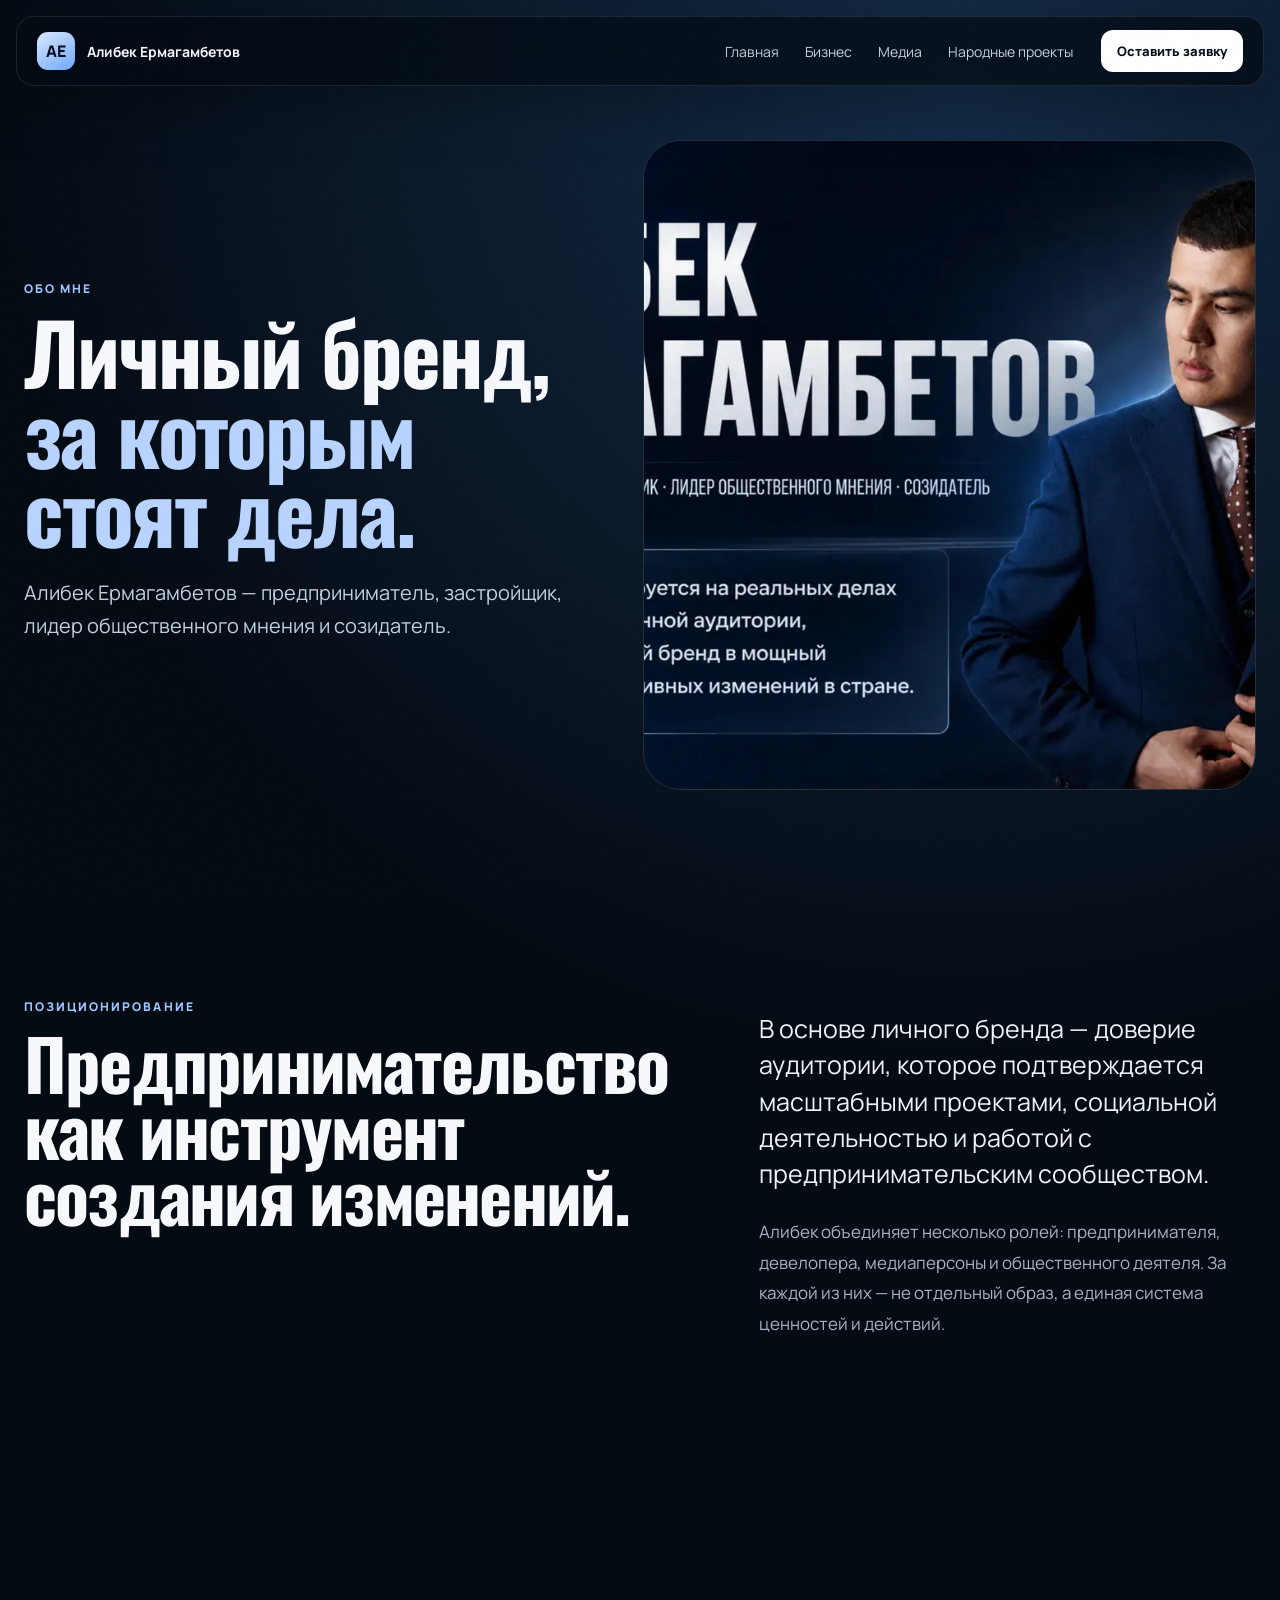
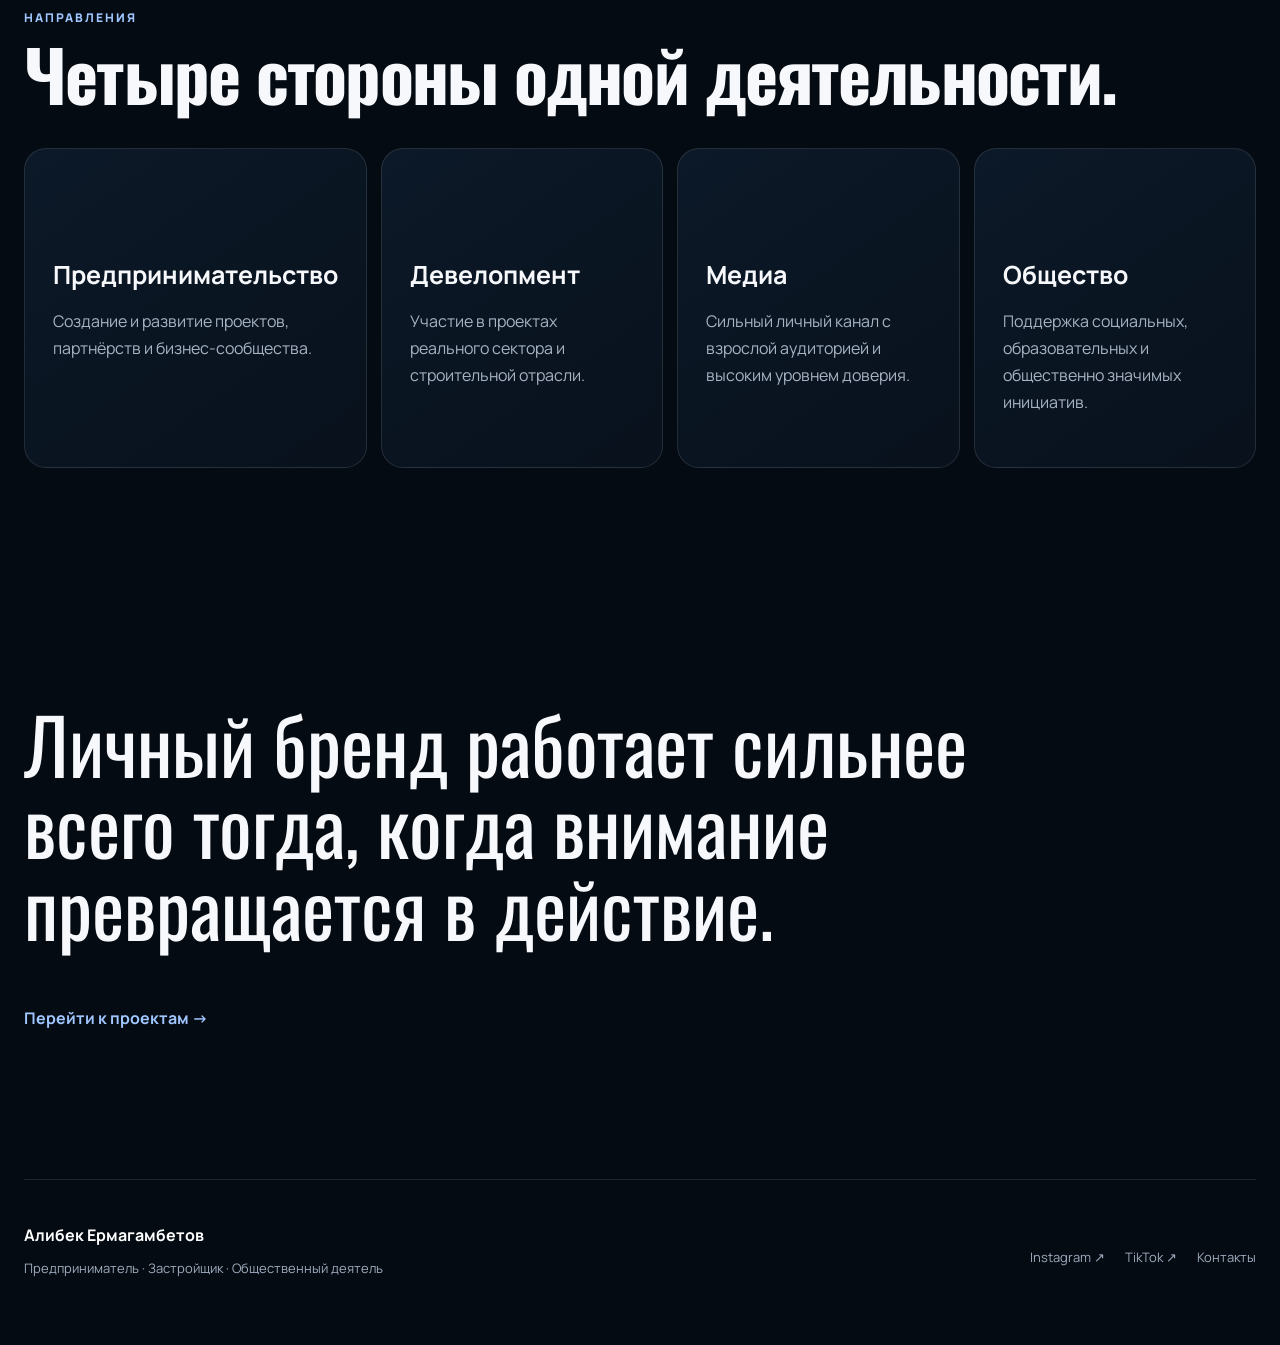
==== commit e879714a: "Remove remaining About links from staging site" ====
--- a/about.html
+++ b/about.html
@@ -1,7 +1,7 @@
 <!doctype html>
 <html lang="ru"><head><meta charset="utf-8"><meta name="viewport" content="width=device-width,initial-scale=1"><meta name="theme-color" content="#07111f"><meta name="description" content="Об Алибекe Ермагамбетове — предпринимателе, застройщике и общественном деятеле."><title>Обо мне — Алибек Ермагамбетов</title><link rel="preconnect" href="https://fonts.googleapis.com"><link rel="preconnect" href="https://fonts.gstatic.com" crossorigin><link href="https://fonts.googleapis.com/css2?family=Manrope:wght@400;500;600;700;800&family=Oswald:wght@500;600;700&display=swap" rel="stylesheet"><link rel="stylesheet" href="styles.css"></head>
 <body data-page="about"><div class="noise"></div>
-<header class="site-header"><a class="brand" href="/"><span class="brand-mark">AE</span><span class="brand-name">Алибек Ермагамбетов</span></a><nav class="desktop-nav"><a data-nav="home" href="/">Главная</a><a data-nav="business" href="/business">Бизнес</a><a data-nav="media" href="/media">Медиа</a><a data-nav="social" href="/social">Народные проекты</a><a data-nav="about" href="/about">Обо мне</a></nav><a class="header-cta" href="/cooperation#brief">Оставить заявку</a><button class="menu-button" type="button" aria-label="Открыть меню" aria-expanded="false">☰</button></header>
+<header class="site-header"><a class="brand" href="/"><span class="brand-mark">AE</span><span class="brand-name">Алибек Ермагамбетов</span></a><nav class="desktop-nav"><a data-nav="home" href="/">Главная</a><a data-nav="business" href="/business">Бизнес</a><a data-nav="media" href="/media">Медиа</a><a data-nav="social" href="/social">Народные проекты</a></nav><a class="header-cta" href="/cooperation#brief">Оставить заявку</a><button class="menu-button" type="button" aria-label="Открыть меню" aria-expanded="false">☰</button></header>
 <main>
 <section class="page-hero section-shell"><div class="page-hero-copy reveal"><p class="eyebrow">Обо мне</p><h1>Личный бренд,<br><span>за которым стоят дела.</span></h1><p>Алибек Ермагамбетов — предприниматель, застройщик, лидер общественного мнения и созидатель.</p></div><div class="page-hero-image reveal delay-1"><img src="assets/media-kit-page-4.webp" alt="Алибек Ермагамбетов"></div></section>
 <section class="section section-shell story-grid"><div class="section-heading reveal"><p class="eyebrow">Позиционирование</p><h2>Предпринимательство как инструмент создания изменений.</h2></div><div class="story-copy reveal delay-1"><p class="lead">В основе личного бренда — доверие аудитории, которое подтверждается масштабными проектами, социальной деятельностью и работой с предпринимательским сообществом.</p><p>Алибек объединяет несколько ролей: предпринимателя, девелопера, медиаперсоны и общественного деятеля. За каждой из них — не отдельный образ, а единая система ценностей и действий.</p></div></section>
--- a/styles.css
+++ b/styles.css
@@ -947,3 +947,147 @@
   border-color:rgba(112,176,255,.55);
   box-shadow:0 0 16px rgba(57,130,248,.13);
 }
+
+
+/* === CLEAN HOME DRAFT === */
+.home-clean{
+  background:
+    radial-gradient(circle at 76% 5%,rgba(34,76,126,.38) 0,transparent 31%),
+    var(--bg);
+}
+.home-clean .home-clean-hero{
+  min-height:100svh;
+  padding-top:116px;
+  padding-bottom:178px;
+}
+.home-clean .hero-copy{
+  align-self:center;
+}
+.home-clean .hero-lead{
+  max-width:540px;
+  margin-top:24px;
+  font-size:clamp(17px,1.6vw,22px);
+  color:#aebdce;
+}
+.home-about-link{
+  display:inline-flex;
+  align-items:center;
+  gap:10px;
+  margin-top:28px;
+  color:#c9dbf6;
+  font-size:13px;
+  font-weight:800;
+}
+.home-about-link span{
+  transition:transform .2s ease;
+}
+.home-about-link:hover span{
+  transform:translateX(4px);
+}
+.home-clean .hero-visual{
+  min-height:535px;
+}
+.home-clean .hero-image-wrap{
+  inset:0 0 0 9%;
+  border-radius:34px;
+}
+.home-clean .hero-image-wrap:after{
+  background:
+    linear-gradient(180deg,transparent 60%,rgba(3,8,15,.58)),
+    linear-gradient(90deg,rgba(3,8,15,.12),transparent);
+}
+.home-clean .hero-direction-dock{
+  bottom:20px;
+  border-color:rgba(93,154,255,.18);
+  background:rgba(5,13,23,.88);
+  box-shadow:0 22px 65px rgba(0,0,0,.28);
+}
+.home-clean .hero-direction-card{
+  border-color:rgba(86,147,245,.2);
+  background:
+    radial-gradient(circle at 96% 0%,rgba(79,140,255,.10),transparent 35%),
+    rgba(255,255,255,.018);
+}
+.home-clean .hero-direction-card:hover{
+  border-color:rgba(115,176,255,.48);
+  box-shadow:0 0 20px rgba(54,122,232,.10);
+}
+.home-clean-footer{
+  padding-top:34px;
+}
+@media(max-width:980px){
+  .home-clean .home-clean-hero{
+    padding-bottom:34px;
+  }
+  .home-clean .hero-image-wrap{
+    left:0;
+  }
+}
+@media(max-width:640px){
+  .home-clean .home-clean-hero{
+    padding-top:104px;
+  }
+  .home-clean .hero-lead{
+    font-size:16px;
+  }
+  .home-about-link{
+    margin-top:20px;
+  }
+}
+
+
+/* === HOME DIRECTION NEON EMPHASIS === */
+.home-clean .hero-direction-dock{
+  border-color:rgba(86,157,255,.34);
+  background:
+    radial-gradient(circle at 50% 0%,rgba(50,116,220,.07),transparent 52%),
+    rgba(5,13,23,.91);
+  box-shadow:
+    0 0 0 1px rgba(72,145,255,.08),
+    0 0 22px rgba(47,119,238,.12),
+    0 0 48px rgba(47,119,238,.08),
+    0 24px 70px rgba(0,0,0,.30);
+}
+
+.home-clean .hero-direction-intro span{
+  color:#8eb8ef;
+}
+
+.home-clean .hero-direction-intro strong{
+  color:#f2f7ff;
+  text-shadow:0 0 12px rgba(78,148,255,.16);
+}
+
+.home-clean .hero-direction-card{
+  border-color:rgba(91,157,255,.30);
+  background:
+    radial-gradient(circle at 96% 0%,rgba(79,140,255,.13),transparent 36%),
+    linear-gradient(145deg,rgba(14,27,44,.94),rgba(8,18,30,.96));
+  box-shadow:
+    0 0 0 1px rgba(73,144,255,.05),
+    0 0 16px rgba(48,120,240,.09),
+    inset 0 0 18px rgba(62,132,246,.025);
+}
+
+.home-clean .hero-direction-card:hover{
+  transform:translateY(-3px);
+  border-color:rgba(118,181,255,.58);
+  background:
+    radial-gradient(circle at 96% 0%,rgba(79,140,255,.20),transparent 38%),
+    linear-gradient(145deg,rgba(16,31,51,.96),rgba(9,20,34,.98));
+  box-shadow:
+    0 0 0 1px rgba(95,166,255,.10),
+    0 0 24px rgba(53,126,244,.17),
+    0 0 46px rgba(53,126,244,.10),
+    inset 0 0 22px rgba(62,132,246,.035);
+}
+
+.home-clean .hero-direction-card i{
+  border-color:rgba(104,170,255,.28);
+  box-shadow:0 0 12px rgba(58,132,255,.10);
+}
+
+.home-clean .hero-direction-card:hover i{
+  border-color:rgba(126,187,255,.46);
+  box-shadow:0 0 16px rgba(58,132,255,.16);
+}
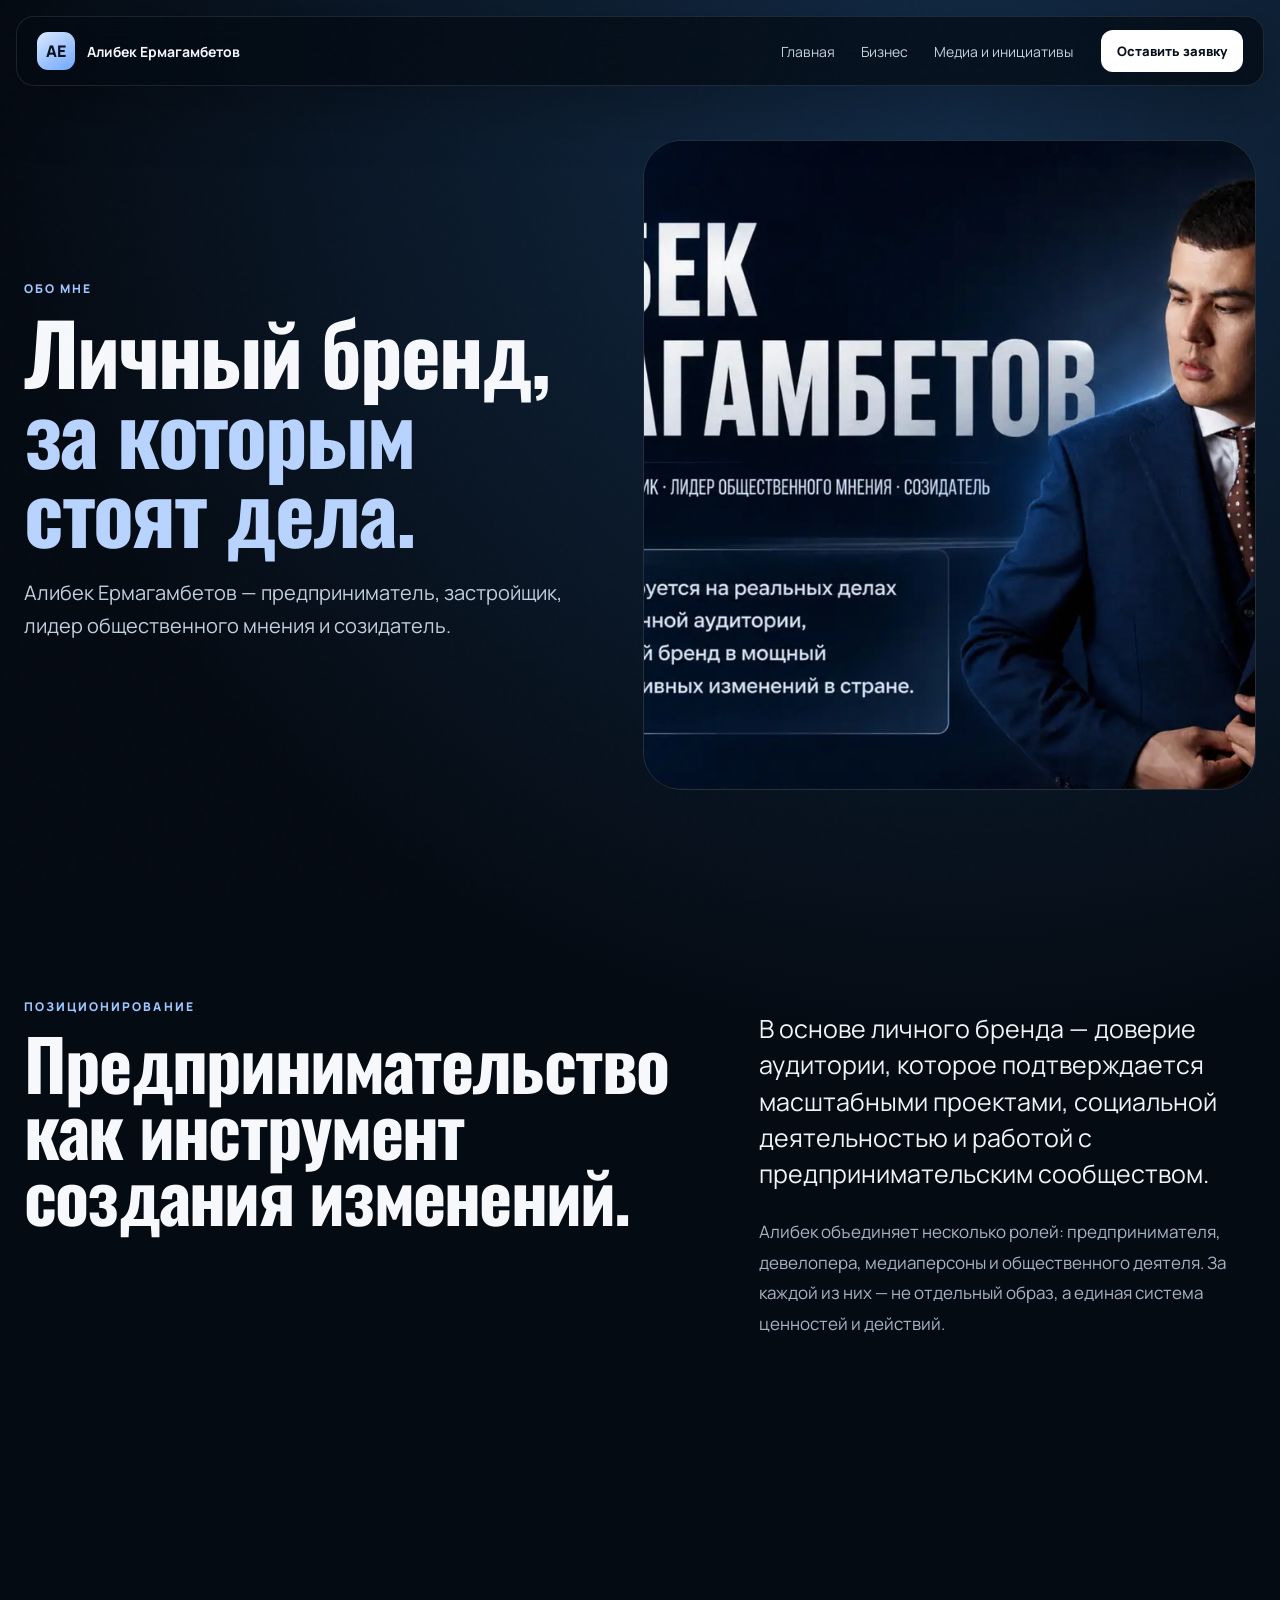
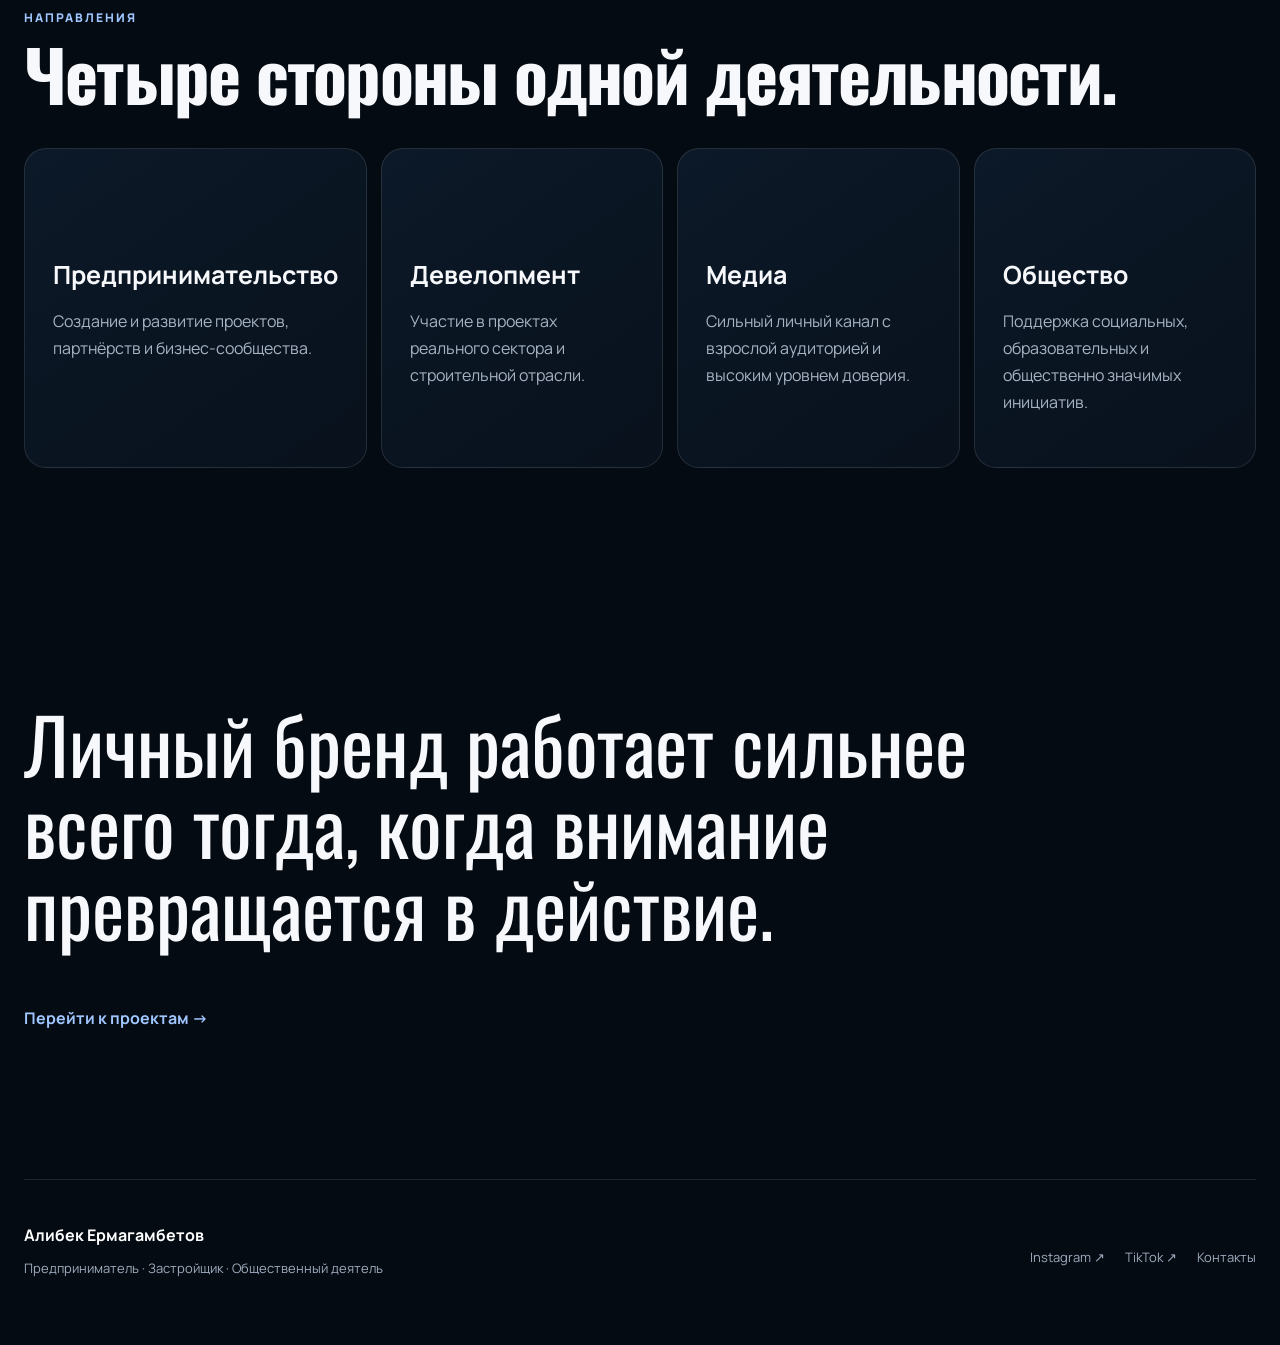
==== commit 36270501: "Keep legacy About page navigation aligned with merged section" ====
--- a/about.html
+++ b/about.html
@@ -1,7 +1,7 @@
 <!doctype html>
 <html lang="ru"><head><meta charset="utf-8"><meta name="viewport" content="width=device-width,initial-scale=1"><meta name="theme-color" content="#07111f"><meta name="description" content="Об Алибекe Ермагамбетове — предпринимателе, застройщике и общественном деятеле."><title>Обо мне — Алибек Ермагамбетов</title><link rel="preconnect" href="https://fonts.googleapis.com"><link rel="preconnect" href="https://fonts.gstatic.com" crossorigin><link href="https://fonts.googleapis.com/css2?family=Manrope:wght@400;500;600;700;800&family=Oswald:wght@500;600;700&display=swap" rel="stylesheet"><link rel="stylesheet" href="styles.css"></head>
 <body data-page="about"><div class="noise"></div>
-<header class="site-header"><a class="brand" href="/"><span class="brand-mark">AE</span><span class="brand-name">Алибек Ермагамбетов</span></a><nav class="desktop-nav"><a data-nav="home" href="/">Главная</a><a data-nav="business" href="/business">Бизнес</a><a data-nav="media" href="/media">Медиа</a><a data-nav="social" href="/social">Народные проекты</a></nav><a class="header-cta" href="/cooperation#brief">Оставить заявку</a><button class="menu-button" type="button" aria-label="Открыть меню" aria-expanded="false">☰</button></header>
+<header class="site-header"><a class="brand" href="/"><span class="brand-mark">AE</span><span class="brand-name">Алибек Ермагамбетов</span></a><nav class="desktop-nav"><a data-nav="home" href="/">Главная</a><a data-nav="business" href="/business">Бизнес</a><a data-nav="media" href="/media">Медиа и инициативы</a></nav><a class="header-cta" href="/cooperation#brief">Оставить заявку</a><button class="menu-button" type="button" aria-label="Открыть меню" aria-expanded="false">☰</button></header>
 <main>
 <section class="page-hero section-shell"><div class="page-hero-copy reveal"><p class="eyebrow">Обо мне</p><h1>Личный бренд,<br><span>за которым стоят дела.</span></h1><p>Алибек Ермагамбетов — предприниматель, застройщик, лидер общественного мнения и созидатель.</p></div><div class="page-hero-image reveal delay-1"><img src="assets/media-kit-page-4.webp" alt="Алибек Ермагамбетов"></div></section>
 <section class="section section-shell story-grid"><div class="section-heading reveal"><p class="eyebrow">Позиционирование</p><h2>Предпринимательство как инструмент создания изменений.</h2></div><div class="story-copy reveal delay-1"><p class="lead">В основе личного бренда — доверие аудитории, которое подтверждается масштабными проектами, социальной деятельностью и работой с предпринимательским сообществом.</p><p>Алибек объединяет несколько ролей: предпринимателя, девелопера, медиаперсоны и общественного деятеля. За каждой из них — не отдельный образ, а единая система ценностей и действий.</p></div></section>
--- a/styles.css
+++ b/styles.css
@@ -1091,3 +1091,18 @@
   border-color:rgba(126,187,255,.46);
   box-shadow:0 0 16px rgba(58,132,255,.16);
 }
+
+
+/* === MERGED MEDIA + INITIATIVES === */
+.combined-initiatives{
+  scroll-margin-top:110px;
+  border-top:1px solid rgba(112,165,255,.16);
+  background:
+    radial-gradient(circle at 50% 0%,rgba(58,126,240,.08),transparent 34%);
+}
+.combined-initiatives .section-heading{
+  margin-bottom:42px;
+}
+.initiatives-actions{
+  margin-top:0;
+}
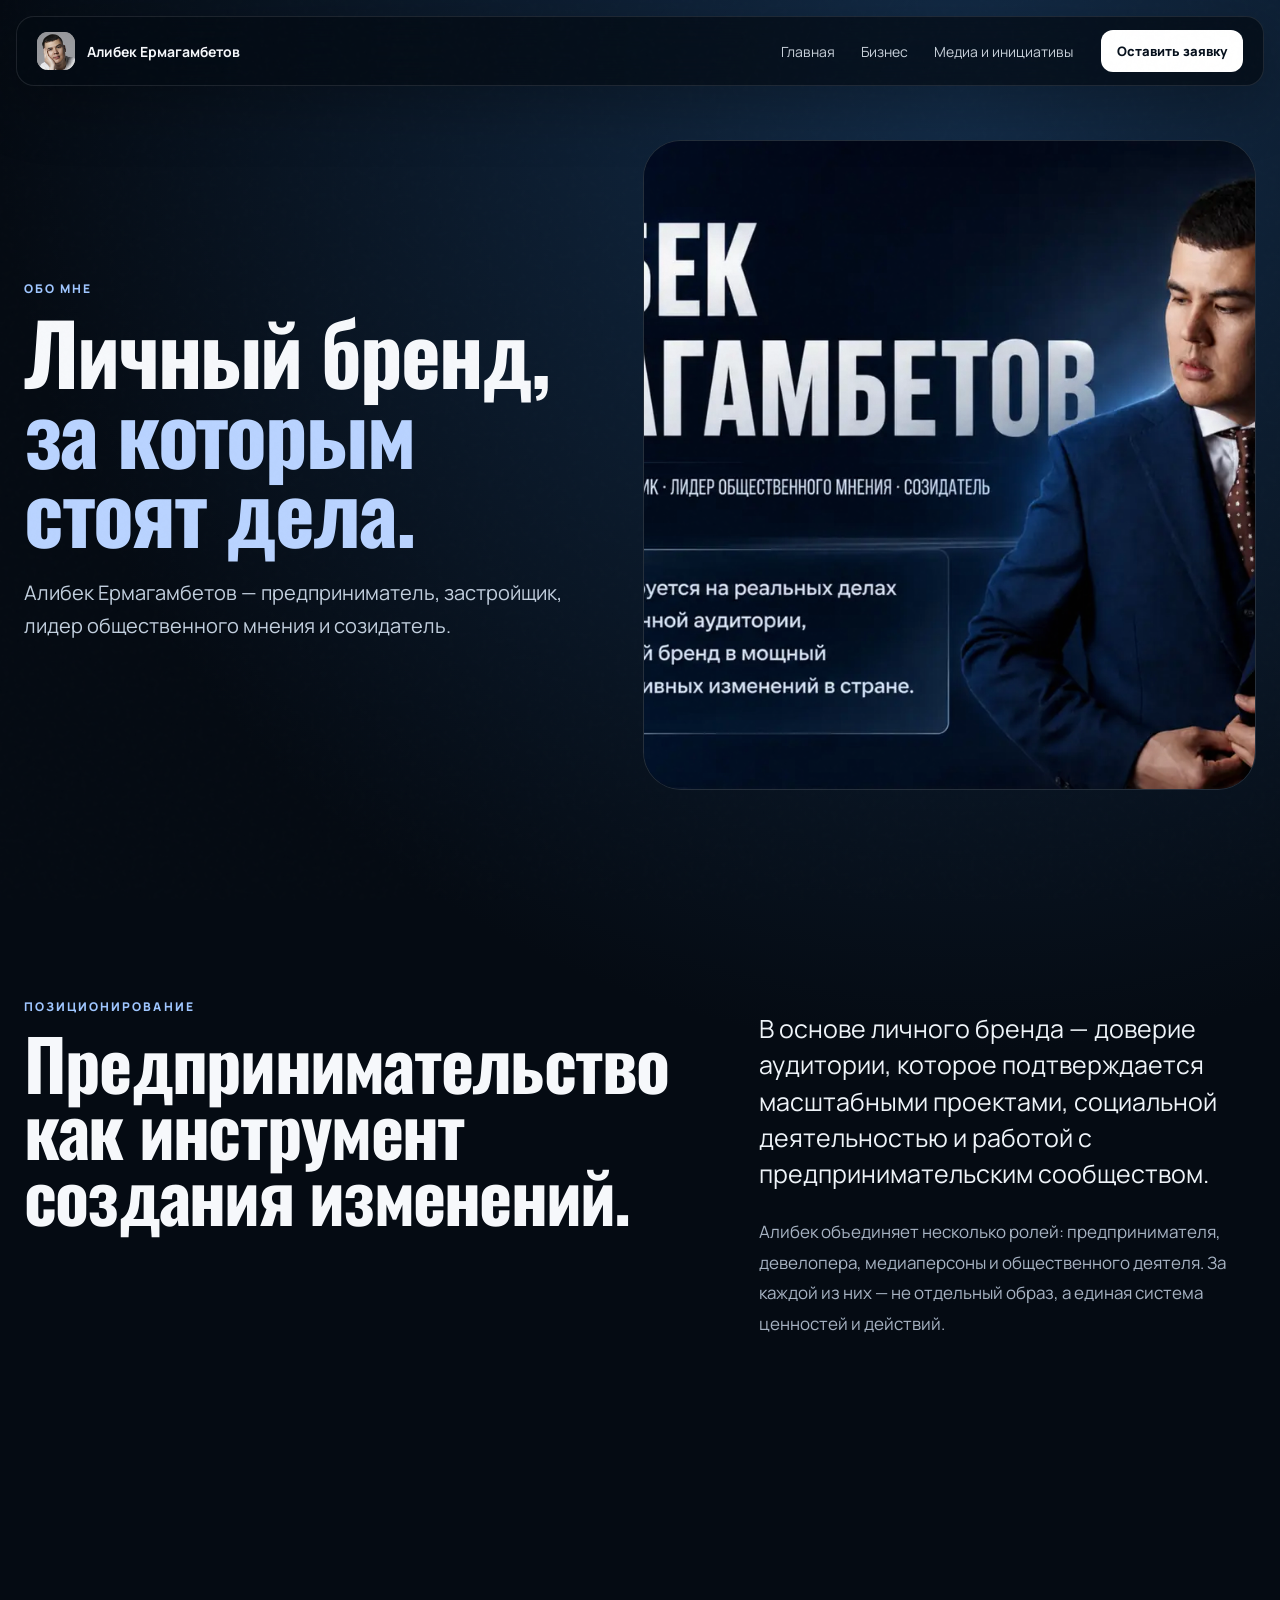
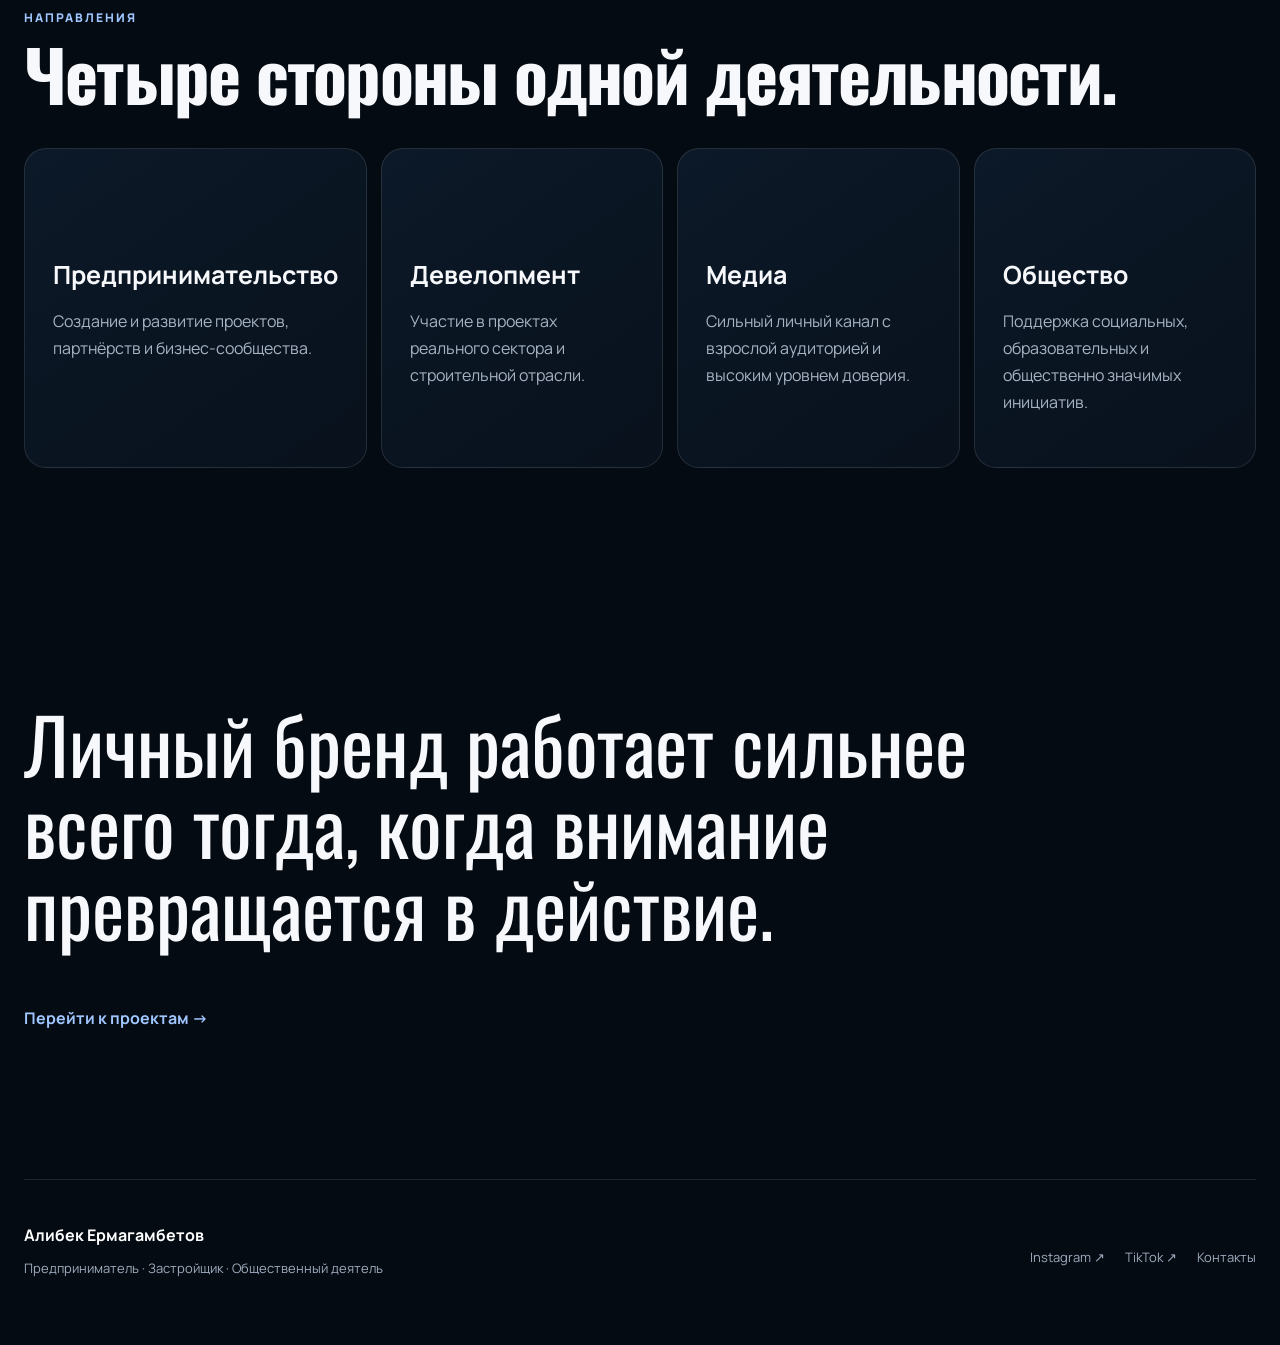
==== commit 50f96e80: "Use supplied portrait in shared site header" ====
--- a/about.html
+++ b/about.html
@@ -1,7 +1,11 @@
 <!doctype html>
 <html lang="ru"><head><meta charset="utf-8"><meta name="viewport" content="width=device-width,initial-scale=1"><meta name="theme-color" content="#07111f"><meta name="description" content="Об Алибекe Ермагамбетове — предпринимателе, застройщике и общественном деятеле."><title>Обо мне — Алибек Ермагамбетов</title><link rel="preconnect" href="https://fonts.googleapis.com"><link rel="preconnect" href="https://fonts.gstatic.com" crossorigin><link href="https://fonts.googleapis.com/css2?family=Manrope:wght@400;500;600;700;800&family=Oswald:wght@500;600;700&display=swap" rel="stylesheet"><link rel="stylesheet" href="styles.css"></head>
 <body data-page="about"><div class="noise"></div>
-<header class="site-header"><a class="brand" href="/"><span class="brand-mark">AE</span><span class="brand-name">Алибек Ермагамбетов</span></a><nav class="desktop-nav"><a data-nav="home" href="/">Главная</a><a data-nav="business" href="/business">Бизнес</a><a data-nav="media" href="/media">Медиа и инициативы</a></nav><a class="header-cta" href="/cooperation#brief">Оставить заявку</a><button class="menu-button" type="button" aria-label="Открыть меню" aria-expanded="false">☰</button></header>
+<header class="site-header"><a class="brand" href="/"><span class="brand-mark brand-portrait"><img src="/assets/header-portrait-5502.jpg" alt="" width="480" height="720"></span><span class="brand-name">Алибек Ермагамбетов</span></a><nav class="desktop-nav" aria-label="Основная навигация">
+      <a data-nav="home" href="/">Главная</a>
+      <a data-nav="projects" href="/projects">Бизнес</a>
+      <a data-nav="media" href="/media">Медиа и инициативы</a>
+    </nav><a class="header-cta" href="/cooperation#brief">Оставить заявку</a><button class="menu-button" type="button" aria-label="Открыть меню" aria-expanded="false">☰</button></header>
 <main>
 <section class="page-hero section-shell"><div class="page-hero-copy reveal"><p class="eyebrow">Обо мне</p><h1>Личный бренд,<br><span>за которым стоят дела.</span></h1><p>Алибек Ермагамбетов — предприниматель, застройщик, лидер общественного мнения и созидатель.</p></div><div class="page-hero-image reveal delay-1"><img src="assets/media-kit-page-4.webp" alt="Алибек Ермагамбетов"></div></section>
 <section class="section section-shell story-grid"><div class="section-heading reveal"><p class="eyebrow">Позиционирование</p><h2>Предпринимательство как инструмент создания изменений.</h2></div><div class="story-copy reveal delay-1"><p class="lead">В основе личного бренда — доверие аудитории, которое подтверждается масштабными проектами, социальной деятельностью и работой с предпринимательским сообществом.</p><p>Алибек объединяет несколько ролей: предпринимателя, девелопера, медиаперсоны и общественного деятеля. За каждой из них — не отдельный образ, а единая система ценностей и действий.</p></div></section>
--- a/styles.css
+++ b/styles.css
@@ -3,7 +3,7 @@
   --line:rgba(255,255,255,.11);--blue:#4f8cff;--blue2:#78b8ff;--max:1280px;--radius:26px;
 }
 *{box-sizing:border-box}html{scroll-behavior:smooth}body{margin:0;background:radial-gradient(circle at 75% 3%,#132c48 0,transparent 32%),var(--bg);color:var(--text);font-family:Manrope,Arial,sans-serif;overflow-x:hidden}
-a{color:inherit;text-decoration:none}img{display:block;max-width:100%}.noise{pointer-events:none;position:fixed;inset:0;z-index:999;opacity:.035;background-image:url("data:image/svg+xml,%3Csvg viewBox='0 0 180 180' xmlns='http://www.w3.org/2000/svg'%3E%3Cfilter id='n'%3E%3CfeTurbulence type='fractalNoise' baseFrequency='.9' numOctaves='3' stitchTiles='stitch'/%3E%3C/filter%3E%3Crect width='100%25' height='100%25' filter='url(%23n)' opacity='.35'/%3E%3C/svg%3E")}.section-shell{width:min(var(--max),calc(100% - 48px));margin-inline:auto}.site-header{position:fixed;z-index:50;top:16px;left:50%;transform:translateX(-50%);width:min(1380px,calc(100% - 32px));height:70px;display:flex;align-items:center;gap:28px;padding:0 20px;border:1px solid rgba(255,255,255,.1);border-radius:18px;background:rgba(4,10,18,.72);backdrop-filter:blur(18px);box-shadow:0 18px 60px rgba(0,0,0,.28)}.brand{display:flex;align-items:center;gap:12px;margin-right:auto}.brand-mark{display:grid;place-items:center;width:38px;height:38px;border-radius:11px;background:linear-gradient(145deg,#dce9ff,#6fa7ff);color:#07111f;font-weight:900}.brand-name{font-weight:700;font-size:14px}.desktop-nav{display:flex;gap:26px;color:#c8d0da;font-size:14px}.desktop-nav a:hover,.footer-links a:hover,.hero-socials a:hover{color:#fff}.header-cta{padding:12px 16px;border-radius:12px;background:#fff;color:#06101c;font-weight:800;font-size:13px}.menu-button{display:none;background:none;border:0;color:#fff;font-size:24px}.hero{min-height:100vh;padding-top:136px;padding-bottom:76px;display:grid;grid-template-columns:1.04fr .96fr;align-items:center;gap:52px}.eyebrow{text-transform:uppercase;letter-spacing:.17em;font-size:12px;font-weight:800;color:#9fc6ff}.hero h1,.section-heading h2,.impact-copy h2,.brief-intro h2{font-family:Oswald,Impact,sans-serif;margin:14px 0 0;line-height:.94;letter-spacing:-.025em}.hero h1{font-size:clamp(64px,7.4vw,118px)}.hero h1 span{color:#b9d3ff}.hero-lead{max-width:630px;margin:28px 0 0;font-size:clamp(19px,2vw,27px);line-height:1.45;color:#cbd5e1}.hero-actions{display:flex;gap:12px;margin-top:34px}.btn{display:inline-flex;align-items:center;justify-content:center;min-height:54px;padding:0 22px;border-radius:14px;font-weight:800;font-size:14px;border:1px solid transparent;cursor:pointer}.btn-primary{background:linear-gradient(135deg,#6ea6ff,#3e78f0);color:#06101c;box-shadow:0 16px 40px rgba(73,132,247,.26)}.btn-primary:hover{transform:translateY(-1px)}.btn-secondary{border-color:var(--line);background:rgba(255,255,255,.04)}.hero-socials{display:flex;gap:22px;margin-top:30px;color:#8ea2b9;font-size:13px}.hero-visual{position:relative;min-height:650px}.hero-image-wrap{position:absolute;inset:0 0 0 5%;overflow:hidden;border:1px solid var(--line);border-radius:40px;background:#0c1724}.hero-image-wrap:after{content:"";position:absolute;inset:0;background:linear-gradient(180deg,transparent 55%,rgba(3,8,15,.78)),linear-gradient(90deg,rgba(3,8,15,.2),transparent)}.hero-image-wrap img{width:100%;height:100%;object-fit:cover;object-position:center top}.hero-image-glow{position:absolute;inset:auto 15% -12% 15%;height:28%;background:#2e74ff;filter:blur(80px);opacity:.32}.floating-card{position:absolute;z-index:2;padding:16px 18px;border-radius:18px;border:1px solid rgba(255,255,255,.12);background:rgba(7,17,31,.84);backdrop-filter:blur(16px);box-shadow:0 18px 44px rgba(0,0,0,.28)}.floating-card strong{display:block;margin:6px 0 2px;font-size:28px}.floating-card span{font-size:12px;color:#b3c0cf}.stat-label{color:#8fbaff!important;text-transform:uppercase;letter-spacing:.1em;font-weight:800}.stat-card-a{left:-18px;top:120px}.stat-card-b{right:-12px;bottom:55px}.trust-strip{overflow:hidden;border-block:1px solid var(--line);padding:19px 24px;display:flex;justify-content:center;gap:28px;font-family:Oswald,sans-serif;font-size:19px;letter-spacing:.08em;color:#aab6c6;white-space:nowrap}.trust-strip span{color:#3e78f0}.section{padding:120px 0}.about-grid{display:grid;grid-template-columns:.85fr 1.15fr;gap:90px}.section-heading h2,.impact-copy h2,.brief-intro h2{font-size:clamp(46px,5.5vw,80px)}.about-copy .lead{font-size:25px;line-height:1.45;color:#eef3f8}.about-copy>p:not(.lead){font-size:17px;line-height:1.8;color:var(--muted)}.pill-row{display:flex;flex-wrap:wrap;gap:10px;margin-top:30px}.pill-row span,.mini-tags span{padding:9px 12px;border-radius:999px;border:1px solid var(--line);background:rgba(255,255,255,.03);font-size:12px;color:#c3ceda}.metrics{display:grid;grid-template-columns:repeat(4,1fr);border-block:1px solid var(--line)}.metric{padding:34px 26px;border-right:1px solid var(--line)}.metric:last-child{border-right:0}.metric>span{font-size:11px;color:#6f8298}.metric strong{display:block;margin-top:22px;font-family:Oswald,sans-serif;font-size:52px}.metric p{margin:7px 0 0;color:var(--muted)}.split-heading{display:grid;grid-template-columns:1.4fr .6fr;gap:70px;align-items:end}.split-heading>p{max-width:470px;color:var(--muted);line-height:1.7}.feature-grid{display:grid;grid-template-columns:1.28fr .72fr;gap:18px;margin-top:46px}.feature-card{position:relative;min-height:520px;border:1px solid var(--line);border-radius:var(--radius);overflow:hidden}.feature-image-card img{width:100%;height:100%;object-fit:cover}.image-overlay{position:absolute;inset:0;background:linear-gradient(180deg,transparent 22%,rgba(3,8,15,.9))}.feature-card-content{position:absolute;left:34px;right:34px;bottom:32px}.card-index{display:block;margin-bottom:18px;font-size:11px;letter-spacing:.14em;color:#90b8f5}.feature-card h3{margin:0;font-size:34px}.feature-card p{color:#b2bfce;line-height:1.65}.dark-card{padding:38px;background:radial-gradient(circle at 90% 10%,rgba(70,126,232,.25),transparent 35%),linear-gradient(145deg,#0d1d2e,#08111d);display:flex;flex-direction:column;justify-content:flex-end}.dark-card h3{font-size:42px}.mini-tags{display:flex;flex-wrap:wrap;gap:8px;margin-top:18px}.impact-section{display:grid;grid-template-columns:.9fr 1.1fr;gap:72px;align-items:center}.impact-image{height:760px;border-radius:32px;overflow:hidden;border:1px solid var(--line)}.impact-image img{width:100%;height:100%;object-fit:cover}.impact-list{margin-top:34px}.impact-list>div{padding:20px 0;border-top:1px solid var(--line)}.impact-list strong{font-size:19px}.impact-list p{margin:8px 0 0;color:var(--muted);line-height:1.6}.media-layout{display:grid;grid-template-columns:1.15fr .85fr;gap:26px;margin-top:44px}.media-visual{height:590px;border-radius:28px;overflow:hidden;border:1px solid var(--line)}.media-visual img{width:100%;height:100%;object-fit:cover}.audience-panel{padding:38px;border:1px solid var(--line);border-radius:28px;background:linear-gradient(145deg,#0d1e30,#09131f)}.audience-row{display:flex;justify-content:space-between;gap:20px;margin-top:18px}.audience-row:first-child{margin-top:0}.audience-row strong{font-size:25px}.progress{height:7px;margin:13px 0 28px;border-radius:999px;background:#17283b;overflow:hidden}.progress span{display:block;height:100%;min-width:4px;border-radius:999px;background:linear-gradient(90deg,#75b8ff,#4e7cff)}.audience-panel p{margin-top:34px;color:#aebaca;line-height:1.75}.text-link{display:inline-block;margin-top:20px;color:#9fc6ff;font-weight:700}.partnership-section{background:linear-gradient(180deg,rgba(18,40,66,.5),rgba(5,11,19,0));border-block:1px solid var(--line)}.service-grid{display:grid;grid-template-columns:repeat(4,1fr);gap:14px;margin-top:42px}.service-card{min-height:330px;padding:26px;border:1px solid var(--line);border-radius:22px;background:rgba(255,255,255,.025);display:flex;flex-direction:column}.service-card>span{font-size:11px;color:#6f8298}.service-card h3{font-size:24px;margin:48px 0 14px}.service-card p{margin:0;color:var(--muted);line-height:1.65;font-size:14px}.price{margin-top:auto;padding-top:26px;color:#cbe0ff;font-size:15px}.brief-section{display:grid;grid-template-columns:.72fr 1.28fr;gap:72px;align-items:start}.brief-intro{position:sticky;top:115px}.brief-intro>p:not(.eyebrow){color:var(--muted);line-height:1.7}.manager-card{margin-top:35px;padding:22px;border:1px solid var(--line);border-radius:18px;background:#0b1725}.manager-card span{display:block;color:#7890aa;font-size:12px}.manager-card strong{display:block;margin:7px 0 14px;font-size:22px}.manager-card a{display:block;margin-top:8px;color:#bcd5f7;font-size:14px}.brief-form{padding:34px;border:1px solid var(--line);border-radius:28px;background:linear-gradient(145deg,#0c1928,#08111c)}label{display:block;margin-bottom:18px}label span{display:block;margin-bottom:8px;font-size:12px;color:#aab8c8}input,select,textarea{width:100%;border:1px solid rgba(255,255,255,.11);border-radius:12px;background:#07111d;color:#fff;padding:14px 15px;font:inherit;outline:none}input:focus,select:focus,textarea:focus{border-color:#6597ef;box-shadow:0 0 0 3px rgba(78,124,255,.12)}textarea{resize:vertical}.form-grid-2{display:grid;grid-template-columns:1fr 1fr;gap:14px}.submit-btn{width:100%;margin-top:4px;border:0}.form-note{margin:12px 0 0;text-align:center;color:#74869a;font-size:11px}.footer{padding:44px 0 55px;border-top:1px solid var(--line);display:flex;justify-content:space-between;gap:30px;color:#9eacbd}.footer strong{color:#fff}.footer p{font-size:13px}.footer-links{display:flex;gap:20px;align-items:center;font-size:13px}.reveal{opacity:0;transform:translateY(22px);transition:opacity .8s ease,transform .8s ease}.reveal.visible{opacity:1;transform:none}.delay-1{transition-delay:.08s}.delay-2{transition-delay:.16s}.delay-3{transition-delay:.24s}
+a{color:inherit;text-decoration:none}img{display:block;max-width:100%}.noise{pointer-events:none;position:fixed;inset:0;z-index:999;opacity:.035;background-image:url("data:image/svg+xml,%3Csvg viewBox='0 0 180 180' xmlns='http://www.w3.org/2000/svg'%3E%3Cfilter id='n'%3E%3CfeTurbulence type='fractalNoise' baseFrequency='.9' numOctaves='3' stitchTiles='stitch'/%3E%3C/filter%3E%3Crect width='100%25' height='100%25' filter='url(%23n)' opacity='.35'/%3E%3C/svg%3E")}.section-shell{width:min(var(--max),calc(100% - 48px));margin-inline:auto}.site-header{position:fixed;z-index:50;top:16px;left:50%;transform:translateX(-50%);width:min(1380px,calc(100% - 32px));height:70px;display:flex;align-items:center;gap:28px;padding:0 20px;border:1px solid rgba(255,255,255,.1);border-radius:18px;background:rgba(4,10,18,.72);backdrop-filter:blur(18px);box-shadow:0 18px 60px rgba(0,0,0,.28)}.brand{display:flex;align-items:center;gap:12px;margin-right:auto}.brand-mark{display:grid;place-items:center;width:38px;height:38px;border-radius:11px;background:linear-gradient(145deg,#dce9ff,#6fa7ff);color:#07111f;font-weight:900}.brand-name{font-weight:700;font-size:14px}.desktop-nav{display:flex;gap:26px;color:#c8d0da;font-size:14px}.desktop-nav a:hover,.footer-links a:hover,.hero-socials a:hover{color:#fff}.header-cta{padding:12px 16px;border-radius:12px;background:#fff;color:#06101c;font-weight:800;font-size:13px}.menu-button{display:none;background:none;border:0;color:#fff;font-size:24px}.hero{min-height:100vh;padding-top:136px;padding-bottom:76px;display:grid;grid-template-columns:1.04fr .96fr;align-items:center;gap:52px}.eyebrow{text-transform:uppercase;letter-spacing:.17em;font-size:12px;font-weight:800;color:#9fc6ff}.hero h1,.section-heading h2,.impact-copy h2,.brief-intro h2{font-family:Oswald,Impact,sans-serif;margin:14px 0 0;line-height:.94;letter-spacing:-.025em}.hero h1{font-size:clamp(64px,7.4vw,118px)}.hero h1 span{color:#b9d3ff}.hero-lead{max-width:630px;margin:28px 0 0;font-size:clamp(19px,2vw,27px);line-height:1.45;color:#cbd5e1}.hero-actions{display:flex;gap:12px;margin-top:34px}.btn{display:inline-flex;align-items:center;justify-content:center;min-height:54px;padding:0 22px;border-radius:14px;font-weight:800;font-size:14px;border:1px solid transparent;cursor:pointer}.btn-primary{background:linear-gradient(135deg,#6ea6ff,#3e78f0);color:#06101c;box-shadow:0 16px 40px rgba(73,132,247,.26)}.btn-primary:hover{transform:translateY(-1px)}.btn-secondary{border-color:var(--line);background:rgba(255,255,255,.04)}.hero-socials{display:flex;gap:22px;margin-top:30px;color:#8ea2b9;font-size:13px}.hero-visual{position:relative;min-height:650px}.hero-image-wrap{position:absolute;inset:0 0 0 5%;overflow:hidden;border:1px solid var(--line);border-radius:40px;background:#000}.hero-image-wrap:after{content:"";position:absolute;inset:0;background:linear-gradient(180deg,transparent 55%,rgba(3,8,15,.78)),linear-gradient(90deg,rgba(3,8,15,.2),transparent)}.hero-image-wrap img{width:90%;height:100%;margin-inline:auto;object-fit:cover;object-position:center top}.hero-image-glow{position:absolute;inset:auto 15% -12% 15%;height:28%;background:#2e74ff;filter:blur(80px);opacity:.32}.floating-card{position:absolute;z-index:2;padding:16px 18px;border-radius:18px;border:1px solid rgba(255,255,255,.12);background:rgba(7,17,31,.84);backdrop-filter:blur(16px);box-shadow:0 18px 44px rgba(0,0,0,.28)}.floating-card strong{display:block;margin:6px 0 2px;font-size:28px}.floating-card span{font-size:12px;color:#b3c0cf}.stat-label{color:#8fbaff!important;text-transform:uppercase;letter-spacing:.1em;font-weight:800}.stat-card-a{left:-18px;top:120px}.stat-card-b{right:-12px;bottom:55px}.trust-strip{overflow:hidden;border-block:1px solid var(--line);padding:19px 24px;display:flex;justify-content:center;gap:28px;font-family:Oswald,sans-serif;font-size:19px;letter-spacing:.08em;color:#aab6c6;white-space:nowrap}.trust-strip span{color:#3e78f0}.section{padding:120px 0}.about-grid{display:grid;grid-template-columns:.85fr 1.15fr;gap:90px}.section-heading h2,.impact-copy h2,.brief-intro h2{font-size:clamp(46px,5.5vw,80px)}.about-copy .lead{font-size:25px;line-height:1.45;color:#eef3f8}.about-copy>p:not(.lead){font-size:17px;line-height:1.8;color:var(--muted)}.pill-row{display:flex;flex-wrap:wrap;gap:10px;margin-top:30px}.pill-row span,.mini-tags span{padding:9px 12px;border-radius:999px;border:1px solid var(--line);background:rgba(255,255,255,.03);font-size:12px;color:#c3ceda}.metrics{display:grid;grid-template-columns:repeat(4,1fr);border-block:1px solid var(--line)}.metric{padding:34px 26px;border-right:1px solid var(--line)}.metric:last-child{border-right:0}.metric>span{font-size:11px;color:#6f8298}.metric strong{display:block;margin-top:22px;font-family:Oswald,sans-serif;font-size:52px}.metric p{margin:7px 0 0;color:var(--muted)}.split-heading{display:grid;grid-template-columns:1.4fr .6fr;gap:70px;align-items:end}.split-heading>p{max-width:470px;color:var(--muted);line-height:1.7}.feature-grid{display:grid;grid-template-columns:1.28fr .72fr;gap:18px;margin-top:46px}.feature-card{position:relative;min-height:520px;border:1px solid var(--line);border-radius:var(--radius);overflow:hidden}.feature-image-card img{width:100%;height:100%;object-fit:cover}.image-overlay{position:absolute;inset:0;background:linear-gradient(180deg,transparent 22%,rgba(3,8,15,.9))}.feature-card-content{position:absolute;left:34px;right:34px;bottom:32px}.card-index{display:block;margin-bottom:18px;font-size:11px;letter-spacing:.14em;color:#90b8f5}.feature-card h3{margin:0;font-size:34px}.feature-card p{color:#b2bfce;line-height:1.65}.dark-card{padding:38px;background:radial-gradient(circle at 90% 10%,rgba(70,126,232,.25),transparent 35%),linear-gradient(145deg,#0d1d2e,#08111d);display:flex;flex-direction:column;justify-content:flex-end}.dark-card h3{font-size:42px}.mini-tags{display:flex;flex-wrap:wrap;gap:8px;margin-top:18px}.impact-section{display:grid;grid-template-columns:.9fr 1.1fr;gap:72px;align-items:center}.impact-image{height:760px;border-radius:32px;overflow:hidden;border:1px solid var(--line)}.impact-image img{width:100%;height:100%;object-fit:cover}.impact-list{margin-top:34px}.impact-list>div{padding:20px 0;border-top:1px solid var(--line)}.impact-list strong{font-size:19px}.impact-list p{margin:8px 0 0;color:var(--muted);line-height:1.6}.media-layout{display:grid;grid-template-columns:1.15fr .85fr;gap:26px;margin-top:44px}.media-visual{height:590px;border-radius:28px;overflow:hidden;border:1px solid var(--line)}.media-visual img{width:100%;height:100%;object-fit:cover}.audience-panel{padding:38px;border:1px solid var(--line);border-radius:28px;background:linear-gradient(145deg,#0d1e30,#09131f)}.audience-row{display:flex;justify-content:space-between;gap:20px;margin-top:18px}.audience-row:first-child{margin-top:0}.audience-row strong{font-size:25px}.progress{height:7px;margin:13px 0 28px;border-radius:999px;background:#17283b;overflow:hidden}.progress span{display:block;height:100%;min-width:4px;border-radius:999px;background:linear-gradient(90deg,#75b8ff,#4e7cff)}.audience-panel p{margin-top:34px;color:#aebaca;line-height:1.75}.text-link{display:inline-block;margin-top:20px;color:#9fc6ff;font-weight:700}.partnership-section{background:linear-gradient(180deg,rgba(18,40,66,.5),rgba(5,11,19,0));border-block:1px solid var(--line)}.service-grid{display:grid;grid-template-columns:repeat(4,1fr);gap:14px;margin-top:42px}.service-card{min-height:330px;padding:26px;border:1px solid var(--line);border-radius:22px;background:rgba(255,255,255,.025);display:flex;flex-direction:column}.service-card>span{font-size:11px;color:#6f8298}.service-card h3{font-size:24px;margin:48px 0 14px}.service-card p{margin:0;color:var(--muted);line-height:1.65;font-size:14px}.price{margin-top:auto;padding-top:26px;color:#cbe0ff;font-size:15px}.brief-section{display:grid;grid-template-columns:.72fr 1.28fr;gap:72px;align-items:start}.brief-intro{position:sticky;top:115px}.brief-intro>p:not(.eyebrow){color:var(--muted);line-height:1.7}.manager-card{margin-top:35px;padding:22px;border:1px solid var(--line);border-radius:18px;background:#0b1725}.manager-card span{display:block;color:#7890aa;font-size:12px}.manager-card strong{display:block;margin:7px 0 14px;font-size:22px}.manager-card a{display:block;margin-top:8px;color:#bcd5f7;font-size:14px}.brief-form{padding:34px;border:1px solid var(--line);border-radius:28px;background:linear-gradient(145deg,#0c1928,#08111c)}label{display:block;margin-bottom:18px}label span{display:block;margin-bottom:8px;font-size:12px;color:#aab8c8}input,select,textarea{width:100%;border:1px solid rgba(255,255,255,.11);border-radius:12px;background:#07111d;color:#fff;padding:14px 15px;font:inherit;outline:none}input:focus,select:focus,textarea:focus{border-color:#6597ef;box-shadow:0 0 0 3px rgba(78,124,255,.12)}textarea{resize:vertical}.form-grid-2{display:grid;grid-template-columns:1fr 1fr;gap:14px}.submit-btn{width:100%;margin-top:4px;border:0}.form-note{margin:12px 0 0;text-align:center;color:#74869a;font-size:11px}.footer{padding:44px 0 55px;border-top:1px solid var(--line);display:flex;justify-content:space-between;gap:30px;color:#9eacbd}.footer strong{color:#fff}.footer p{font-size:13px}.footer-links{display:flex;gap:20px;align-items:center;font-size:13px}.reveal{opacity:0;transform:translateY(22px);transition:opacity .8s ease,transform .8s ease}.reveal.visible{opacity:1;transform:none}.delay-1{transition-delay:.08s}.delay-2{transition-delay:.16s}.delay-3{transition-delay:.24s}
 @media(max-width:980px){.desktop-nav,.header-cta{display:none}.menu-button{display:block}.site-header.menu-open{height:auto;min-height:70px;flex-wrap:wrap;padding-bottom:16px}.site-header.menu-open .desktop-nav{display:flex;order:3;width:100%;flex-direction:column;gap:4px}.site-header.menu-open .desktop-nav a{padding:10px}.hero{grid-template-columns:1fr;padding-top:120px}.hero-visual{min-height:600px}.about-grid,.impact-section,.brief-section{grid-template-columns:1fr;gap:44px}.metrics{grid-template-columns:1fr 1fr}.metric:nth-child(2){border-right:0}.metric:nth-child(-n+2){border-bottom:1px solid var(--line)}.feature-grid,.media-layout{grid-template-columns:1fr}.service-grid{grid-template-columns:1fr 1fr}.brief-intro{position:static}.split-heading{grid-template-columns:1fr;gap:18px}.impact-image{height:600px}}
 @media(max-width:640px){.section-shell{width:min(100% - 28px,var(--max))}.site-header{top:10px;width:calc(100% - 20px)}.brand-name{display:none}.hero{padding-top:105px;gap:30px}.hero h1{font-size:57px}.hero-lead{font-size:18px}.hero-actions{flex-direction:column}.hero-visual{min-height:500px}.hero-image-wrap{left:0;border-radius:28px}.stat-card-a{left:-5px;top:80px}.stat-card-b{right:-5px;bottom:25px}.floating-card strong{font-size:23px}.trust-strip{justify-content:flex-start;overflow-x:auto}.section{padding:82px 0}.about-grid{gap:34px}.about-copy .lead{font-size:21px}.metrics{grid-template-columns:1fr}.metric{border-right:0;border-bottom:1px solid var(--line)!important}.metric:last-child{border-bottom:0!important}.feature-grid{margin-top:30px}.feature-card{min-height:450px}.feature-card-content{left:22px;right:22px;bottom:22px}.dark-card{padding:26px}.impact-image,.media-visual{height:440px}.service-grid{grid-template-columns:1fr}.brief-form{padding:20px}.form-grid-2{grid-template-columns:1fr}.footer{flex-direction:column}.footer-links{flex-wrap:wrap}}
 @media(prefers-reduced-motion:reduce){html{scroll-behavior:auto}.reveal{opacity:1;transform:none;transition:none}}
@@ -598,511 +598,54 @@
   }
 }
 
-
-/* === CONCEPT 2026-09 — 3 PRIMARY ENTRY ARCHITECTURE === */
-.concept-page{background:radial-gradient(circle at 72% 0%,rgba(40,88,145,.28),transparent 30%),#050b13}
-.concept-header .desktop-nav a.active{color:#fff}
-.concept-hero{min-height:100vh;padding-top:138px;padding-bottom:70px}
-.concept-hero-top{max-width:1060px}
-.concept-hero h1{font-family:Oswald,Impact,sans-serif;font-size:clamp(68px,8vw,126px);line-height:.9;letter-spacing:-.03em;margin:16px 0 0}
-.concept-hero h1 span{color:#b9d3ff}
-.concept-lead{max-width:790px;margin:28px 0 0;color:#c5d0de;font-size:clamp(18px,1.7vw,24px);line-height:1.55}
-.concept-entry-grid{display:grid;grid-template-columns:repeat(3,1fr);gap:16px;margin-top:58px}
-.concept-entry{position:relative;min-height:430px;padding:28px;border:1px solid rgba(255,255,255,.11);border-radius:28px;overflow:hidden;background:linear-gradient(160deg,rgba(16,36,57,.9),rgba(7,15,25,.96));display:flex;flex-direction:column;transition:.25s ease}
-.concept-entry:before{content:"";position:absolute;inset:auto -20% -42% 30%;height:70%;filter:blur(55px);opacity:.24;border-radius:50%;background:#3f82ff}
-.concept-entry:hover{transform:translateY(-6px);border-color:rgba(123,176,255,.36);box-shadow:0 24px 70px rgba(0,0,0,.3)}
-.concept-entry-kicker{font-size:10px;font-weight:800;letter-spacing:.14em;text-transform:uppercase;color:#82a5cf}
-.concept-entry-icon{position:absolute;right:24px;top:22px;width:40px;height:40px;display:grid;place-items:center;border:1px solid rgba(255,255,255,.11);border-radius:50%;color:#cfe1ff}
-.concept-entry h2{position:relative;margin:62px 0 12px;font-family:Oswald,sans-serif;font-size:clamp(33px,3vw,48px);line-height:.98}
-.concept-entry p{position:relative;margin:0;color:#9eb0c5;font-size:13px;line-height:1.6}
-.concept-tags{position:relative;display:flex;flex-wrap:wrap;gap:7px;margin-top:24px}
-.concept-tags span{padding:7px 9px;border:1px solid rgba(255,255,255,.09);border-radius:999px;background:rgba(255,255,255,.025);font-size:9px;color:#b9c8d9}
-.concept-entry strong{position:relative;margin-top:auto;padding-top:30px;color:#dbeaff;font-size:12px}
-.concept-business{background:radial-gradient(circle at 80% 100%,rgba(45,111,255,.18),transparent 35%),linear-gradient(155deg,#0d2137,#07101b)}
-.concept-media{background:radial-gradient(circle at 70% 0%,rgba(85,142,255,.2),transparent 35%),linear-gradient(155deg,#101d30,#07101b)}
-.concept-social{background:radial-gradient(circle at 40% 100%,rgba(62,126,202,.18),transparent 38%),linear-gradient(155deg,#0d1e2c,#07101b)}
-.concept-proof{border-block:1px solid var(--line);background:rgba(255,255,255,.015)}
-.concept-proof-grid{display:grid;grid-template-columns:repeat(4,1fr)}
-.concept-proof-grid>div{padding:30px 24px;border-right:1px solid var(--line)}
-.concept-proof-grid>div:last-child{border-right:0}
-.concept-proof-grid strong{display:block;font-family:Oswald,sans-serif;font-size:39px}
-.concept-proof-grid span{display:block;margin-top:4px;color:#8699af;font-size:11px}
-.concept-flow{scroll-margin-top:110px}
-.concept-flow-heading{display:grid;grid-template-columns:1.1fr .9fr;gap:80px;align-items:end}
-.concept-flow-heading h2{margin:8px 0 0;font-family:Oswald,sans-serif;font-size:clamp(52px,5.8vw,84px);line-height:.95}
-.concept-flow-heading>p{margin:0;color:#99a9bc;line-height:1.8;max-width:520px}
-.concept-choice-grid{display:grid;grid-template-columns:repeat(4,1fr);gap:12px;margin-top:44px}
-.concept-choice-grid>a{min-height:300px;padding:26px;border:1px solid var(--line);border-radius:22px;background:rgba(255,255,255,.025);display:flex;flex-direction:column;transition:.2s}
-.concept-choice-grid>a:hover{border-color:rgba(120,173,255,.36);background:rgba(79,140,255,.055);transform:translateY(-3px)}
-.concept-choice-grid small{color:#7596bf;font-size:9px;font-weight:800;letter-spacing:.1em}
-.concept-choice-grid h3{margin:46px 0 12px;font-size:24px;line-height:1.2}
-.concept-choice-grid p{margin:0;color:#8fa0b4;font-size:13px;line-height:1.7}
-.concept-choice-grid span{margin-top:auto;padding-top:25px;color:#bbd5f7;font-size:12px;font-weight:800}
-.concept-choice-grid-3{grid-template-columns:repeat(3,1fr)}
-.concept-flow-dark{background:linear-gradient(180deg,rgba(17,36,58,.5),rgba(5,11,19,.5));border-block:1px solid var(--line)}
-.concept-social-feature{display:grid;grid-template-columns:1.25fr .75fr;gap:16px;margin-top:44px}
-.concept-social-feature>div{min-height:350px;padding:34px;border:1px solid var(--line);border-radius:26px;background:linear-gradient(145deg,#0e2033,#08121e)}
-.concept-social-feature span,.concept-social-feature small{color:#81a9db;font-size:10px;font-weight:800;letter-spacing:.11em}
-.concept-social-feature h3{margin:62px 0 12px;font-family:Oswald,sans-serif;font-size:42px}
-.concept-social-feature p{max-width:650px;color:#9baabc;line-height:1.7}
-.concept-social-feature .btn{margin-top:22px}
-.concept-social-case{background:radial-gradient(circle at 80% 10%,rgba(71,137,246,.15),transparent 38%),#091522!important}
-.concept-social-case a{display:inline-block;margin-top:24px;color:#bcd7ff;font-weight:800;font-size:12px}
-.concept-social-actions{display:grid;grid-template-columns:repeat(4,1fr);gap:10px;margin-top:12px}
-.concept-social-actions span{padding:16px 18px;border:1px solid var(--line);border-radius:14px;color:#b8c6d7;font-size:12px}
-.concept-closing{border-top:1px solid var(--line);background:radial-gradient(circle at 30% 100%,rgba(45,104,190,.16),transparent 35%)}
-.concept-closing h2{max-width:950px;margin:12px 0 0;font-family:Oswald,sans-serif;font-size:clamp(50px,6vw,88px);line-height:.97}
-.concept-closing p:last-child{max-width:680px;margin-top:24px;color:#9baabd;line-height:1.75}
-@media(max-width:980px){
-  .concept-entry-grid{grid-template-columns:1fr}
-  .concept-entry{min-height:340px}
-  .concept-entry h2{margin-top:44px}
-  .concept-proof-grid{grid-template-columns:1fr 1fr}
-  .concept-proof-grid>div:nth-child(2){border-right:0}
-  .concept-proof-grid>div:nth-child(-n+2){border-bottom:1px solid var(--line)}
-  .concept-flow-heading{grid-template-columns:1fr;gap:18px}
-  .concept-choice-grid,.concept-choice-grid-3{grid-template-columns:1fr 1fr}
-  .concept-social-feature{grid-template-columns:1fr}
-  .concept-social-actions{grid-template-columns:1fr 1fr}
-}
-@media(max-width:640px){
-  .concept-hero{padding-top:118px}
-  .concept-entry-grid{margin-top:38px}
-  .concept-entry{min-height:320px;padding:22px}
-  .concept-entry h2{font-size:38px}
-  .concept-proof-grid{grid-template-columns:1fr}
-  .concept-proof-grid>div{border-right:0;border-bottom:1px solid var(--line)}
-  .concept-proof-grid>div:last-child{border-bottom:0}
-  .concept-choice-grid,.concept-choice-grid-3{grid-template-columns:1fr}
-  .concept-social-actions{grid-template-columns:1fr}
-}
-
-/* === MULTIPAGE DIRECTION DRAFT === */
-.direction-hub{padding-top:105px}
-.direction-hub-grid{display:grid;grid-template-columns:repeat(3,1fr);gap:16px;margin-top:44px}
-.direction-hub-card{position:relative;min-height:480px;border:1px solid var(--line);border-radius:28px;overflow:hidden;background:#09131f;display:flex;align-items:flex-end;transition:transform .25s ease,border-color .25s ease,box-shadow .25s ease}
-.direction-hub-card:hover{transform:translateY(-5px);border-color:rgba(130,180,255,.42);box-shadow:0 24px 70px rgba(0,0,0,.3)}
-.direction-hub-card img{position:absolute;inset:0;width:100%;height:100%;object-fit:cover;filter:saturate(.78) contrast(1.04)}
-.direction-hub-overlay{position:absolute;inset:0;background:linear-gradient(180deg,rgba(3,8,15,.06) 10%,rgba(3,8,15,.32) 44%,rgba(3,8,15,.96) 100%)}
-.direction-hub-card:after{content:"";position:absolute;inset:0;background:linear-gradient(120deg,rgba(61,124,230,.1),transparent 42%);pointer-events:none}
-.direction-hub-kicker{position:absolute;z-index:2;top:24px;left:24px;padding:8px 10px;border:1px solid rgba(255,255,255,.16);border-radius:999px;background:rgba(4,10,18,.52);backdrop-filter:blur(12px);font-size:9px;font-weight:900;letter-spacing:.12em;color:#d5e7ff}
-.direction-hub-card>div{position:relative;z-index:2;padding:30px}
-.direction-hub-card h3{margin:0;font-family:Oswald,sans-serif;font-size:42px;line-height:.98;text-transform:uppercase}
-.direction-hub-card p{max-width:300px;margin:14px 0 24px;color:#aab8c9;font-size:13px;line-height:1.6}
-.direction-hub-card strong{color:#dceaff;font-size:12px}
-
-.direction-detail-actions{padding-top:96px}
-.detail-action-grid{display:grid;grid-template-columns:repeat(4,1fr);gap:12px;margin-top:42px}
-.detail-action-grid-3{grid-template-columns:repeat(3,1fr)}
-.detail-action-grid>a{min-height:315px;padding:26px;border:1px solid var(--line);border-radius:22px;background:radial-gradient(circle at 90% 0%,rgba(79,140,255,.09),transparent 34%),rgba(255,255,255,.022);display:flex;flex-direction:column;transition:transform .22s ease,border-color .22s ease,background .22s ease}
-.detail-action-grid>a:hover{transform:translateY(-3px);border-color:rgba(126,175,255,.4);background:radial-gradient(circle at 90% 0%,rgba(79,140,255,.16),transparent 36%),rgba(255,255,255,.035)}
-.detail-action-grid small{color:#76a6df;font-size:9px;font-weight:900;letter-spacing:.1em}
-.detail-action-grid h3{margin:48px 0 12px;font-size:25px;line-height:1.22}
-.detail-action-grid p{margin:0;color:#8f9fb2;font-size:13px;line-height:1.7}
-.detail-action-grid span{margin-top:auto;padding-top:26px;color:#c4dcfb;font-size:12px;font-weight:800}
-
-.social-project-feature{display:grid;grid-template-columns:1fr 1fr;gap:54px;align-items:center}
-.social-case-card{margin-top:36px;padding:34px;border:1px solid var(--line);border-radius:26px;background:radial-gradient(circle at 86% 10%,rgba(79,140,255,.12),transparent 32%),linear-gradient(145deg,#0d1c2d,#08121d);display:flex;align-items:end;justify-content:space-between;gap:24px}
-.social-case-card p{margin:0 0 10px;color:#76a6df;font-size:10px;font-weight:900;letter-spacing:.1em;text-transform:uppercase}
-.social-case-card h3{margin:0;font-family:Oswald,sans-serif;font-size:46px}
-.social-case-card span{display:block;margin-top:8px;color:#8fa0b4;font-size:13px}
-
-.direction-grid-three{grid-template-columns:repeat(3,1fr)}
-.direction-grid-three .direction-card{min-height:235px;grid-template-columns:48px 1fr;padding:20px}
-.direction-grid-three .direction-card-icon{width:48px;height:48px}
-.direction-grid-three .direction-card-copy strong{font-size:16px}
-.direction-grid-three .direction-card-copy small{min-height:72px;font-size:11px}
-
-@media(max-width:1080px){
-  .direction-hub-grid{grid-template-columns:1fr}
-  .direction-hub-card{min-height:390px}
-  .detail-action-grid,.detail-action-grid-3{grid-template-columns:1fr 1fr}
-  .direction-grid-three{grid-template-columns:1fr}
-  .direction-grid-three .direction-card-copy small{min-height:auto}
-}
-@media(max-width:760px){
-  .direction-hub-card{min-height:340px}
-  .direction-hub-card h3{font-size:36px}
-  .detail-action-grid,.detail-action-grid-3{grid-template-columns:1fr}
-  .social-project-feature{grid-template-columns:1fr;gap:30px}
-  .social-case-card{align-items:flex-start;flex-direction:column}
-}
-
-
-/* === FIRST-SCREEN DIRECTION DOCK === */
-.hero-with-direction-dock{
-  position:relative;
-  min-height:100vh;
-  padding-top:122px;
-  padding-bottom:176px;
-}
-.hero-with-direction-dock .hero-visual{
-  min-height:520px;
-}
-.hero-direction-dock{
-  position:absolute;
-  z-index:6;
-  left:0;
-  right:0;
-  bottom:24px;
-  display:grid;
-  grid-template-columns:.72fr repeat(3,1fr);
-  gap:10px;
-  padding:10px;
-  border:1px solid rgba(255,255,255,.12);
-  border-radius:24px;
-  background:rgba(5,13,23,.82);
-  backdrop-filter:blur(22px);
-  box-shadow:0 24px 70px rgba(0,0,0,.34);
-}
-.hero-direction-intro{
-  min-width:0;
-  padding:18px 18px 16px;
-  display:flex;
-  flex-direction:column;
-  justify-content:center;
-}
-.hero-direction-intro span{
-  color:#71869e;
-  font-size:9px;
-  font-weight:800;
-  letter-spacing:.12em;
-  text-transform:uppercase;
-}
-.hero-direction-intro strong{
-  margin-top:7px;
-  font-size:16px;
-  line-height:1.25;
-}
-.hero-direction-card{
-  position:relative;
-  min-width:0;
-  min-height:112px;
-  padding:17px 46px 17px 17px;
-  border:1px solid rgba(255,255,255,.09);
-  border-radius:17px;
-  background:
-    radial-gradient(circle at 96% 0%,rgba(79,140,255,.14),transparent 34%),
-    rgba(255,255,255,.025);
-  display:flex;
-  flex-direction:column;
-  justify-content:center;
-  transition:transform .2s ease,border-color .2s ease,background .2s ease,box-shadow .2s ease;
-}
-.hero-direction-card:hover{
-  transform:translateY(-2px);
-  border-color:rgba(125,176,255,.48);
-  background:
-    radial-gradient(circle at 96% 0%,rgba(79,140,255,.24),transparent 36%),
-    rgba(255,255,255,.045);
-  box-shadow:0 14px 34px rgba(23,76,165,.15);
-}
-.hero-direction-card small{
-  color:#75a7e2;
-  font-size:8px;
-  font-weight:900;
-  letter-spacing:.1em;
-}
-.hero-direction-card b{
-  margin-top:7px;
-  font-size:14px;
-  line-height:1.25;
-}
-.hero-direction-card span{
-  margin-top:6px;
-  color:#7f92a8;
-  font-size:9px;
-  line-height:1.45;
-}
-.hero-direction-card i{
-  position:absolute;
-  right:17px;
-  top:50%;
-  transform:translateY(-50%);
-  display:grid;
-  place-items:center;
-  width:27px;
-  height:27px;
-  border:1px solid rgba(255,255,255,.12);
-  border-radius:50%;
-  color:#cce1ff;
-  font-size:13px;
-  font-style:normal;
-}
-@media(max-width:1120px){
-  .hero-with-direction-dock{
-    padding-bottom:196px;
-  }
-  .hero-direction-dock{
-    grid-template-columns:repeat(3,1fr);
-  }
-  .hero-direction-intro{
-    grid-column:1/-1;
-    padding:8px 12px 2px;
-    flex-direction:row;
-    align-items:center;
-    justify-content:space-between;
-    gap:18px;
-  }
-}
-@media(max-width:980px){
-  .hero-with-direction-dock{
-    padding-bottom:32px;
-  }
-  .hero-with-direction-dock .hero-visual{
-    min-height:560px;
-  }
-  .hero-direction-dock{
-    position:relative;
-    left:auto;
-    right:auto;
-    bottom:auto;
-    grid-column:1/-1;
-    grid-template-columns:1fr;
-    margin-top:4px;
-  }
-  .hero-direction-intro{
-    grid-column:auto;
-    flex-direction:column;
-    align-items:flex-start;
-    padding:12px 10px 4px;
-  }
-  .hero-direction-card{
-    min-height:96px;
-  }
-}
-@media(max-width:640px){
-  .hero-with-direction-dock{
-    padding-top:112px;
-  }
-  .hero-with-direction-dock .hero-actions{
-    margin-top:24px;
-  }
-  .hero-with-direction-dock .hero-socials{
-    margin-top:20px;
-  }
-  .hero-direction-dock{
-    padding:8px;
-    border-radius:20px;
-  }
-  .hero-direction-card{
-    padding:15px 42px 15px 15px;
-    border-radius:15px;
-  }
-  .hero-direction-card b{
-    font-size:13px;
-  }
-}
-
-
-/* === SUBTLE NEON DIRECTION CARDS — STAGING DRAFT === */
-body[data-page="cooperation"] .direction-grid-three{
-  gap:16px;
-}
-
-body[data-page="cooperation"] .direction-grid-three .direction-card{
-  border-color:rgba(74,145,255,.42);
-  background:
-    radial-gradient(circle at 12% 0%,rgba(55,127,255,.10),transparent 34%),
-    linear-gradient(145deg,#0b1725,#08121e);
-  box-shadow:
-    0 0 0 1px rgba(65,137,255,.08),
-    0 0 16px rgba(40,112,235,.10),
-    inset 0 0 18px rgba(58,126,255,.025);
-}
-
-body[data-page="cooperation"] .direction-grid-three .direction-card:before{
-  opacity:.10;
-  background:#3f82ff;
-}
-
-body[data-page="cooperation"] .direction-grid-three .direction-card:hover{
-  border-color:rgba(96,164,255,.62);
-  background:
-    radial-gradient(circle at 12% 0%,rgba(55,127,255,.14),transparent 34%),
-    linear-gradient(145deg,#0d1a2b,#091522);
-  box-shadow:
-    0 0 0 1px rgba(76,150,255,.12),
-    0 0 22px rgba(48,119,240,.15),
-    inset 0 0 22px rgba(58,126,255,.035);
-}
-
-body[data-page="cooperation"] .direction-grid-three .direction-card.active{
-  border-color:rgba(110,176,255,.78);
-  background:
-    radial-gradient(circle at 16% 0%,rgba(70,144,255,.17),transparent 36%),
-    linear-gradient(145deg,#0e1d30,#091522);
-  box-shadow:
-    0 0 0 1px rgba(91,163,255,.18),
-    0 0 26px rgba(48,120,242,.20),
-    inset 0 0 24px rgba(67,139,255,.045);
-}
-
-body[data-page="cooperation"] .direction-grid-three .direction-card-icon{
-  border-color:rgba(92,157,255,.32);
-  box-shadow:0 0 12px rgba(57,130,248,.08);
-}
-
-body[data-page="cooperation"] .direction-grid-three .direction-card.active .direction-card-icon{
-  border-color:rgba(112,176,255,.55);
-  box-shadow:0 0 16px rgba(57,130,248,.13);
-}
-
-
-/* === CLEAN HOME DRAFT === */
-.home-clean{
-  background:
-    radial-gradient(circle at 76% 5%,rgba(34,76,126,.38) 0,transparent 31%),
-    var(--bg);
-}
-.home-clean .home-clean-hero{
-  min-height:100svh;
-  padding-top:116px;
-  padding-bottom:178px;
-}
-.home-clean .hero-copy{
-  align-self:center;
-}
-.home-clean .hero-lead{
-  max-width:540px;
-  margin-top:24px;
-  font-size:clamp(17px,1.6vw,22px);
-  color:#aebdce;
-}
-.home-about-link{
-  display:inline-flex;
-  align-items:center;
-  gap:10px;
-  margin-top:28px;
-  color:#c9dbf6;
-  font-size:13px;
-  font-weight:800;
-}
-.home-about-link span{
-  transition:transform .2s ease;
-}
-.home-about-link:hover span{
-  transform:translateX(4px);
-}
-.home-clean .hero-visual{
-  min-height:535px;
-}
-.home-clean .hero-image-wrap{
-  inset:0 0 0 9%;
-  border-radius:34px;
-}
-.home-clean .hero-image-wrap:after{
-  background:
-    linear-gradient(180deg,transparent 60%,rgba(3,8,15,.58)),
-    linear-gradient(90deg,rgba(3,8,15,.12),transparent);
-}
-.home-clean .hero-direction-dock{
-  bottom:20px;
-  border-color:rgba(93,154,255,.18);
-  background:rgba(5,13,23,.88);
-  box-shadow:0 22px 65px rgba(0,0,0,.28);
-}
-.home-clean .hero-direction-card{
-  border-color:rgba(86,147,245,.2);
-  background:
-    radial-gradient(circle at 96% 0%,rgba(79,140,255,.10),transparent 35%),
-    rgba(255,255,255,.018);
-}
-.home-clean .hero-direction-card:hover{
-  border-color:rgba(115,176,255,.48);
-  box-shadow:0 0 20px rgba(54,122,232,.10);
-}
-.home-clean-footer{
-  padding-top:34px;
-}
-@media(max-width:980px){
-  .home-clean .home-clean-hero{
-    padding-bottom:34px;
-  }
-  .home-clean .hero-image-wrap{
-    left:0;
-  }
-}
-@media(max-width:640px){
-  .home-clean .home-clean-hero{
-    padding-top:104px;
-  }
-  .home-clean .hero-lead{
-    font-size:16px;
-  }
-  .home-about-link{
-    margin-top:20px;
-  }
-}
-
-
-/* === HOME DIRECTION NEON EMPHASIS === */
-.home-clean .hero-direction-dock{
-  border-color:rgba(86,157,255,.34);
-  background:
-    radial-gradient(circle at 50% 0%,rgba(50,116,220,.07),transparent 52%),
-    rgba(5,13,23,.91);
-  box-shadow:
-    0 0 0 1px rgba(72,145,255,.08),
-    0 0 22px rgba(47,119,238,.12),
-    0 0 48px rgba(47,119,238,.08),
-    0 24px 70px rgba(0,0,0,.30);
-}
-
-.home-clean .hero-direction-intro span{
-  color:#8eb8ef;
-}
-
-.home-clean .hero-direction-intro strong{
-  color:#f2f7ff;
-  text-shadow:0 0 12px rgba(78,148,255,.16);
-}
-
-.home-clean .hero-direction-card{
-  border-color:rgba(91,157,255,.30);
-  background:
-    radial-gradient(circle at 96% 0%,rgba(79,140,255,.13),transparent 36%),
-    linear-gradient(145deg,rgba(14,27,44,.94),rgba(8,18,30,.96));
-  box-shadow:
-    0 0 0 1px rgba(73,144,255,.05),
-    0 0 16px rgba(48,120,240,.09),
-    inset 0 0 18px rgba(62,132,246,.025);
-}
-
-.home-clean .hero-direction-card:hover{
-  transform:translateY(-3px);
-  border-color:rgba(118,181,255,.58);
-  background:
-    radial-gradient(circle at 96% 0%,rgba(79,140,255,.20),transparent 38%),
-    linear-gradient(145deg,rgba(16,31,51,.96),rgba(9,20,34,.98));
-  box-shadow:
-    0 0 0 1px rgba(95,166,255,.10),
-    0 0 24px rgba(53,126,244,.17),
-    0 0 46px rgba(53,126,244,.10),
-    inset 0 0 22px rgba(62,132,246,.035);
-}
-
-.home-clean .hero-direction-card i{
-  border-color:rgba(104,170,255,.28);
-  box-shadow:0 0 12px rgba(58,132,255,.10);
-}
-
-.home-clean .hero-direction-card:hover i{
-  border-color:rgba(126,187,255,.46);
-  box-shadow:0 0 16px rgba(58,132,255,.16);
-}
-
-
-/* === MERGED MEDIA + INITIATIVES === */
-.combined-initiatives{
-  scroll-margin-top:110px;
-  border-top:1px solid rgba(112,165,255,.16);
-  background:
-    radial-gradient(circle at 50% 0%,rgba(58,126,240,.08),transparent 34%);
-}
-.combined-initiatives .section-heading{
-  margin-bottom:42px;
-}
-.initiatives-actions{
-  margin-top:0;
-}
+/* Compact navigation and homepage direction links. */
+.desktop-nav a.active{color:#fff;text-decoration:underline;text-underline-offset:17px;text-decoration-color:#9fc6ff}
+body[data-page="home"] .hero{min-height:0;padding-top:148px;padding-bottom:54px;grid-template-columns:minmax(0,1.7fr) minmax(0,1fr);gap:64px}
+body[data-page="home"] .hero h1{font-size:clamp(60px,7.4vw,118px)}
+body[data-page="home"] .hero-lead{font-size:20px;max-width:none}
+body[data-page="home"] .hero-visual{min-height:535px}
+body[data-page="home"] .hero-image-wrap{left:0;border-radius:34px}
+.direction-bar{display:grid;grid-template-columns:.72fr repeat(3,1fr);align-items:center;gap:10px;padding:10px;border:1px solid #24466b;border-radius:26px;background:rgba(5,14,23,.78);box-shadow:0 0 24px rgba(43,116,222,.12);margin-bottom:44px}
+.direction-heading{padding:16px 18px;font-size:15px}
+.direction-link{position:relative;display:flex;flex-direction:column;justify-content:center;gap:6px;min-width:0;min-height:112px;padding:20px 48px 20px 17px;border:1px solid #274c76;border-radius:18px;background:linear-gradient(145deg,#0d1927,#102238 100%);transition:border-color .2s,background .2s}
+.direction-link:hover{border-color:#84b7ff;background:#142b44}
+.direction-link:focus-visible{outline:2px solid #b9d3ff;outline-offset:3px}
+.direction-tag{font-size:8px;letter-spacing:.08em;font-weight:800;color:#85b9f7}
+.direction-link strong{font-size:14px;line-height:1.4}
+.direction-description{font-size:9px;line-height:1.5;color:#8d9fb4}
+.direction-arrow{position:absolute;right:17px;top:50%;transform:translateY(-50%);width:28px;height:28px;border:1px solid #294c73;border-radius:50%;display:grid;place-items:center;color:#c5ddff}
+@media(max-width:1100px) and (min-width:981px){body[data-page="home"] .hero{gap:30px}body[data-page="home"] .hero h1{font-size:7vw}.direction-heading{padding:10px;font-size:13px}.direction-link strong{font-size:12px}}
+@media(max-width:980px){body[data-page="home"] .hero{grid-template-columns:1fr;padding-top:125px;gap:32px}body[data-page="home"] .hero-visual{min-height:535px;max-width:500px;width:100%;justify-self:center}.direction-bar{grid-template-columns:repeat(3,minmax(0,1fr))}.direction-heading{grid-column:1/-1;padding:10px}.direction-link{padding-left:14px;padding-right:42px}.direction-arrow{right:10px}.site-header.menu-open .header-cta{display:inline-flex;order:4}}
+@media(max-width:640px){body[data-page="home"] .hero{padding-top:110px;padding-bottom:28px}body[data-page="home"] .hero h1{font-size:clamp(37px,10vw,62px)}body[data-page="home"] .hero-lead{font-size:17px;line-height:1.6}body[data-page="home"] .hero-visual{min-height:480px}.direction-bar{grid-template-columns:1fr;border-radius:22px;gap:9px}.direction-link{min-height:102px;padding:17px 52px 17px 18px}.direction-arrow{right:18px}.direction-link strong{font-size:14px}.direction-description{font-size:11px}.direction-tag{font-size:9px}}
+
+/* Three application directions. */
+body[data-page="cooperation"] .brief-section{grid-template-columns:minmax(0,.85fr) minmax(0,1.5fr);gap:72px;padding-top:118px;scroll-margin-top:0}
+.brief-intro h1{font-family:Oswald,Impact,sans-serif;font-size:clamp(52px,5vw,80px);line-height:1;letter-spacing:-.025em;margin:14px 0 0}
+body[data-page="cooperation"] .direction-grid{grid-template-columns:repeat(3,minmax(0,1fr));gap:16px}
+body[data-page="cooperation"] .direction-card{min-height:315px;padding:20px;grid-template-columns:48px minmax(0,1fr);gap:16px;border-color:#294e7b;font-family:inherit}
+body[data-page="cooperation"] .direction-card-icon{width:48px;height:48px}
+body[data-page="cooperation"] .direction-card-copy{padding-right:0;min-width:0}
+body[data-page="cooperation"] .direction-card-copy strong{font-size:16px;margin-top:3px;overflow-wrap:anywhere}
+body[data-page="cooperation"] .direction-card-copy small{font-size:11px;min-height:0}
+body[data-page="cooperation"] .direction-card-radio{width:20px;height:20px;right:12px;top:12px}
+.direction-card:focus-visible{outline:2px solid #a8cbff;outline-offset:4px}
+body[data-page="cooperation"] .direction-tags{flex-direction:column;align-items:flex-start}
+@media(min-width:981px) and (max-width:1350px){body[data-page="cooperation"] .brief-section{gap:32px;grid-template-columns:.7fr 1.5fr}body[data-page="cooperation"] .direction-card{grid-template-columns:1fr;gap:12px;padding:16px}body[data-page="cooperation"] .direction-selector{padding:20px}}
+@media(max-width:980px){body[data-page="cooperation"] .brief-section{grid-template-columns:1fr;gap:32px;padding-top:112px}.brief-intro{position:static}body[data-page="cooperation"] .direction-card{grid-template-columns:1fr;min-height:290px}}
+@media(max-width:640px){body[data-page="cooperation"] .direction-grid{grid-template-columns:1fr}body[data-page="cooperation"] .direction-card{grid-template-columns:48px minmax(0,1fr);min-height:185px}body[data-page="cooperation"] .direction-tags{flex-direction:row}.brief-intro h1{font-size:56px}body[data-page="cooperation"] .direction-card-copy strong{padding-right:15px}body[data-page="cooperation"] .direction-card-copy small{font-size:12px}}
+@media(min-width:1351px){body[data-page="cooperation"] .direction-card{padding:20px 14px;grid-template-columns:40px minmax(0,1fr);gap:12px}body[data-page="cooperation"] .direction-card-icon{width:40px;height:48px}body[data-page="cooperation"] .direction-card-copy strong{font-size:14px;overflow-wrap:normal}}
+
+/* The desktop homepage ends at the direction cards and fits the viewport. */
+@media(min-width:981px){
+  body[data-page="home"] main{min-height:100svh;display:flex;flex-direction:column;padding-top:clamp(104px,16.25svh,148px);padding-bottom:clamp(20px,4.8svh,44px);gap:clamp(24px,6svh,54px)}
+  body[data-page="home"] .hero{flex:1;padding-block:0;min-height:0}
+  body[data-page="home"] .hero-visual{min-height:0;height:min(535px,calc(100svh - 380px));width:100%}
+  body[data-page="home"] .direction-bar{flex:none;margin-bottom:0}
+}
+
+/* Keep the selected application fields below the fixed navigation. */
+#commonFields{scroll-margin-top:110px}
+
+/* Original portrait in the shared header brand mark. */
+.brand-portrait{position:relative;overflow:hidden;flex-shrink:0;background:#a5a5a5}
+.brand-portrait img{position:absolute;width:180%;max-width:none;height:auto;left:-23%;top:-65%}
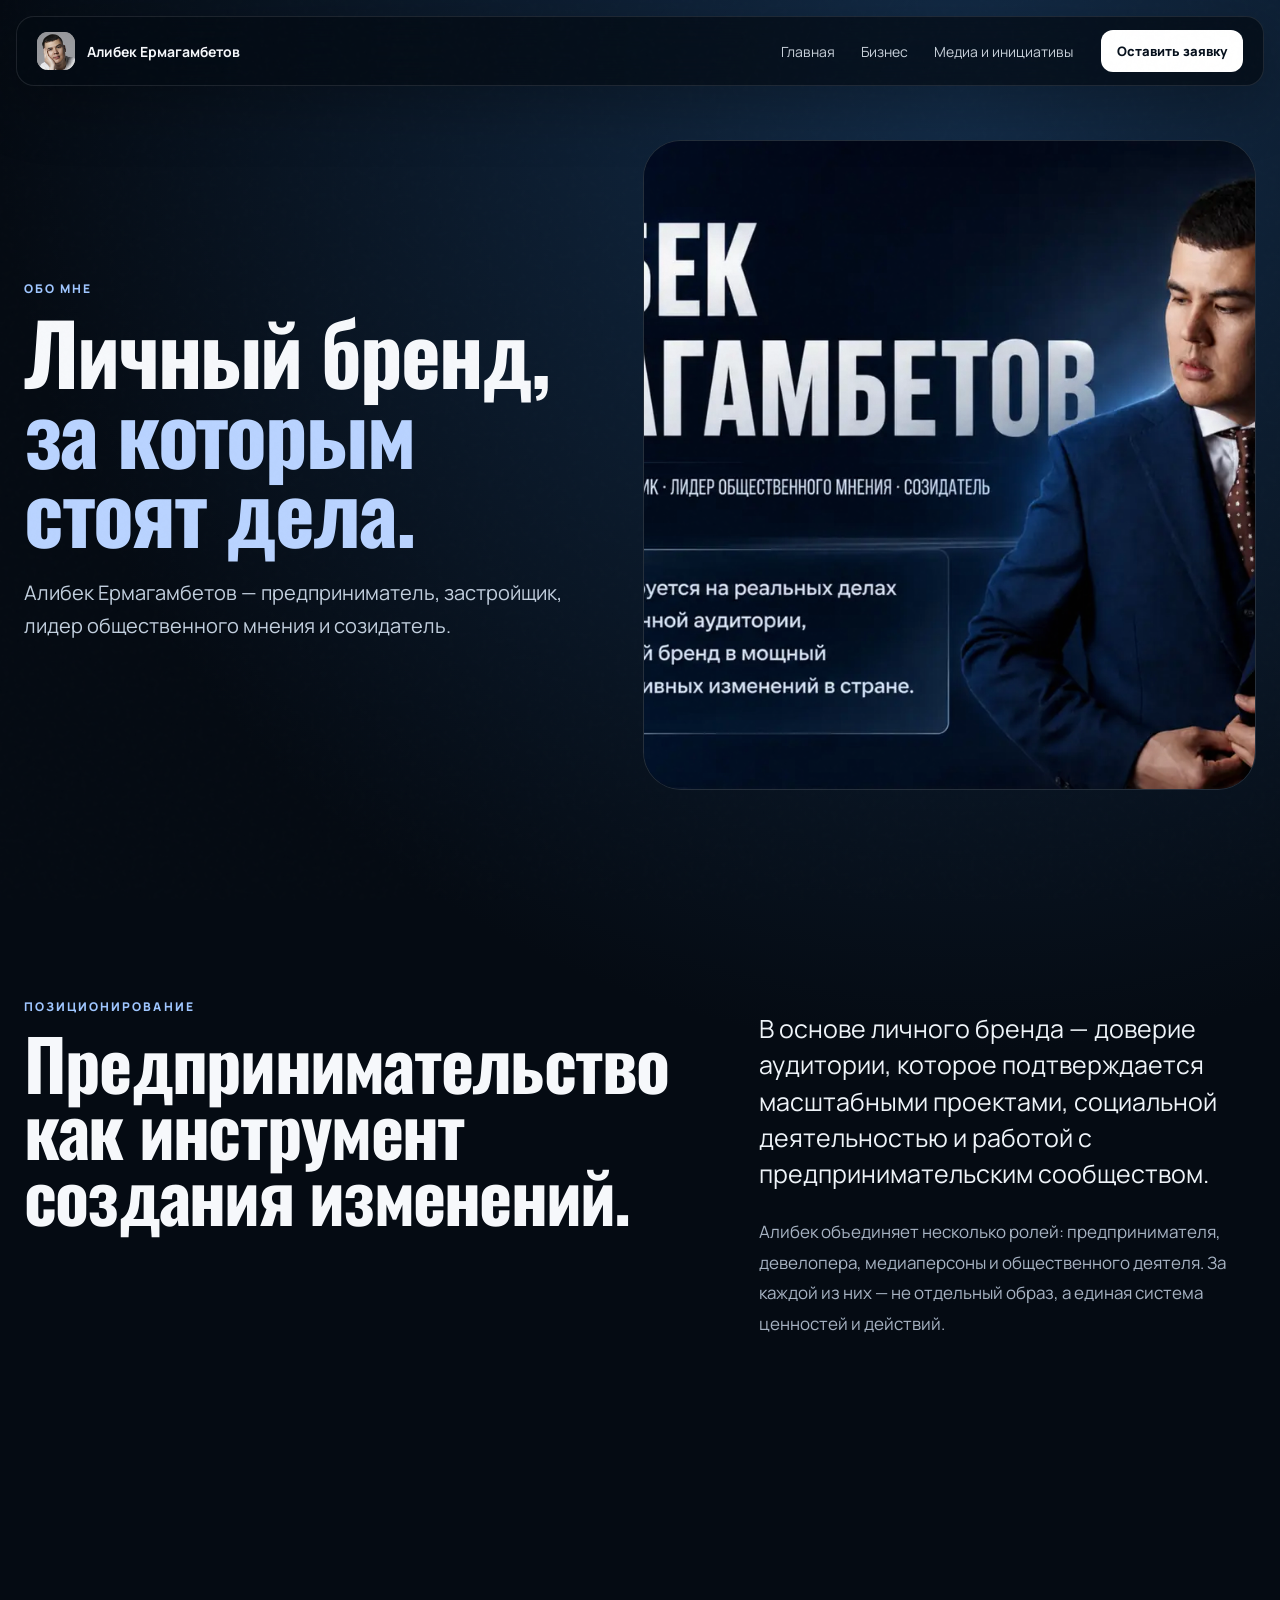
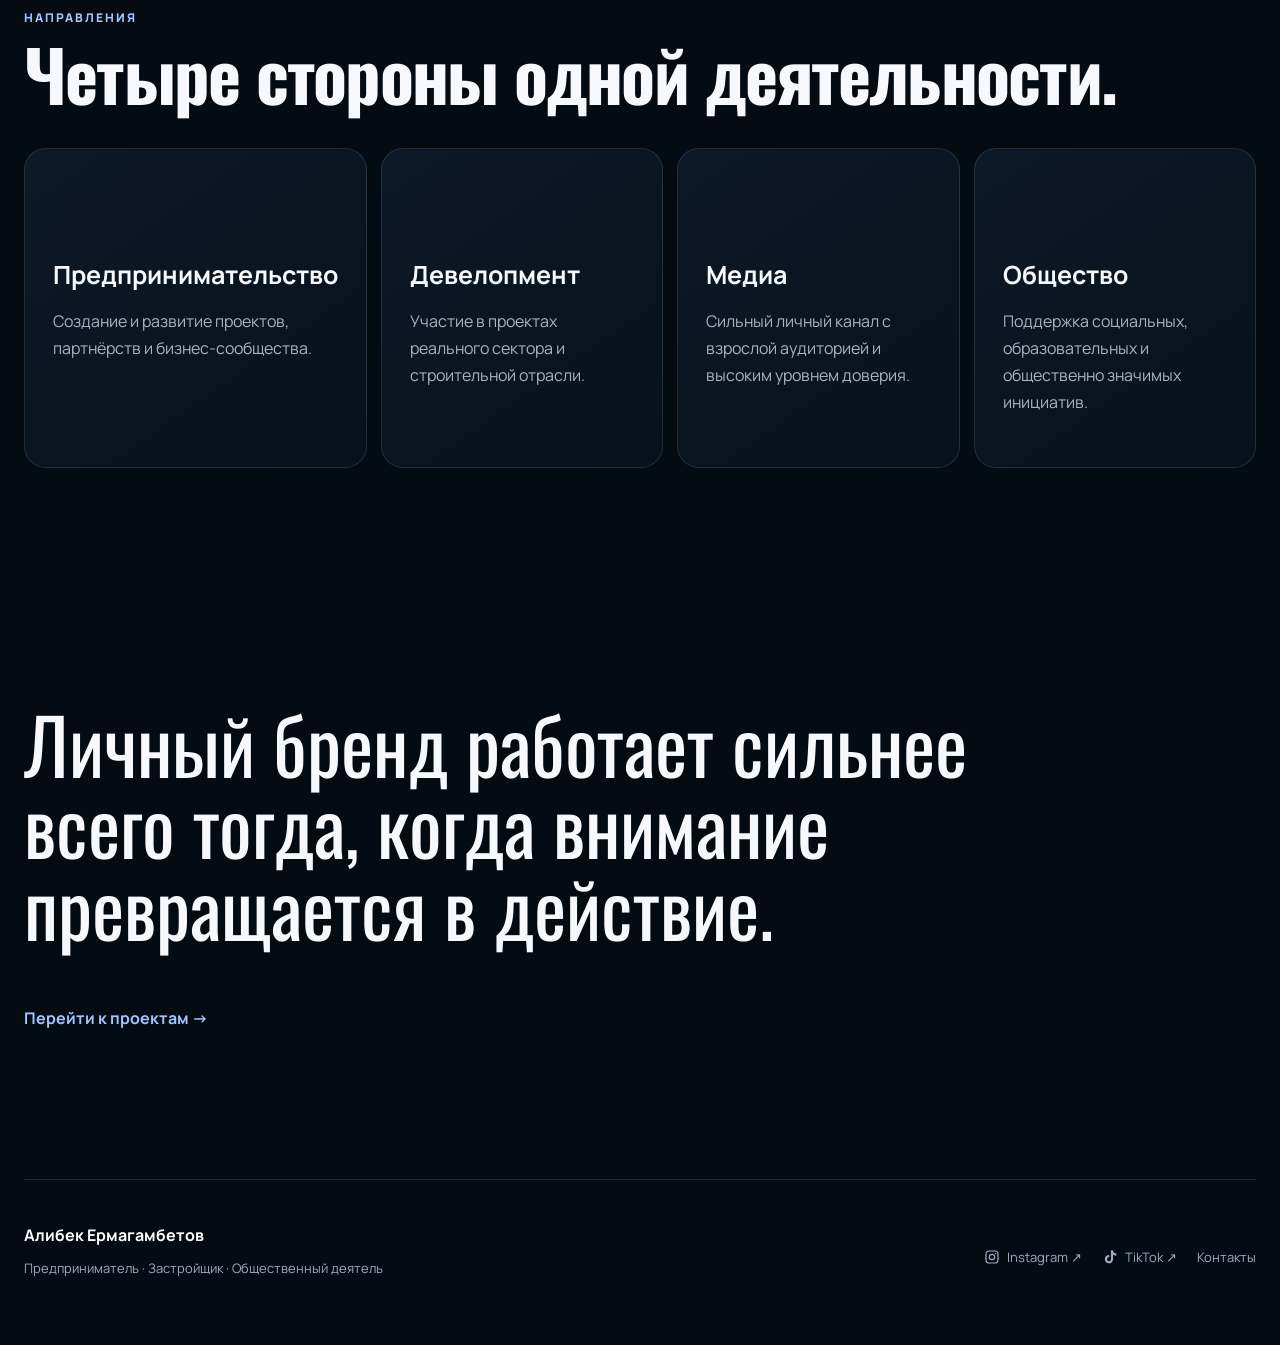
==== commit b7dddf77: "Add small Instagram and TikTok icons to all page footers" ====
--- a/about.html
+++ b/about.html
@@ -12,4 +12,4 @@
 <section class="section section-shell"><div class="section-heading reveal"><p class="eyebrow">Направления</p><h2>Четыре стороны одной деятельности.</h2></div><div class="values-grid"><article class="value-card reveal"><span></span><h3>Предпринимательство</h3><p>Создание и развитие проектов, партнёрств и бизнес-сообщества.</p></article><article class="value-card reveal delay-1"><span></span><h3>Девелопмент</h3><p>Участие в проектах реального сектора и строительной отрасли.</p></article><article class="value-card reveal delay-2"><span></span><h3>Медиа</h3><p>Сильный личный канал с взрослой аудиторией и высоким уровнем доверия.</p></article><article class="value-card reveal delay-3"><span></span><h3>Общество</h3><p>Поддержка социальных, образовательных и общественно значимых инициатив.</p></article></div></section>
 <section class="section section-shell quote-section"><blockquote>Личный бренд работает сильнее всего тогда, когда внимание превращается в действие.</blockquote><a class="text-link" href="/projects">Перейти к проектам →</a></section>
 </main>
-<footer class="footer section-shell"><div><strong>Алибек Ермагамбетов</strong><p>Предприниматель · Застройщик · Общественный деятель</p></div><div class="footer-links"><a id="footerInstagram" href="#">Instagram ↗</a><a id="footerTikTok" href="#">TikTok ↗</a><a href="/cooperation">Контакты</a></div></footer><script src="site-config.js"></script><script src="script.js"></script></body></html>
+<footer class="footer section-shell"><div><strong>Алибек Ермагамбетов</strong><p>Предприниматель · Застройщик · Общественный деятель</p></div><div class="footer-links"><a id="footerInstagram" href="#"><svg class="footer-social-icon" viewBox="0 0 24 24" fill="none" stroke="currentColor" stroke-width="1.8" aria-hidden="true"><rect x="3" y="3" width="18" height="18" rx="5"/><circle cx="12" cy="12" r="4"/><circle cx="17.5" cy="6.5" r="1" fill="currentColor" stroke="none"/></svg><span>Instagram ↗</span></a><a id="footerTikTok" href="#"><svg class="footer-social-icon" viewBox="0 0 24 24" fill="currentColor" aria-hidden="true"><path d="M16.6 2h-3.2v13.3a3 3 0 1 1-2.6-3V9.1a6.2 6.2 0 1 0 5.8 6.2V8.5a8.3 8.3 0 0 0 4.9 1.6V6.9A5 5 0 0 1 16.6 2Z"/></svg><span>TikTok ↗</span></a><a href="/cooperation">Контакты</a></div></footer><script src="site-config.js"></script><script src="script.js"></script></body></html>
--- a/styles.css
+++ b/styles.css
@@ -649,3 +649,9 @@
 /* Original portrait in the shared header brand mark. */
 .brand-portrait{position:relative;overflow:hidden;flex-shrink:0;background:#a5a5a5}
 .brand-portrait img{position:absolute;width:180%;max-width:none;height:auto;left:-23%;top:-65%}
+
+/* Small social icons beside the existing footer links. */
+.footer-links{flex-wrap:wrap}
+.footer-links a{display:inline-flex;align-items:center;gap:7px}
+.footer-social-icon{width:16px;height:16px;flex-shrink:0}
+.footer-links a:focus-visible{outline:2px solid #9fc6ff;outline-offset:5px;border-radius:3px}
